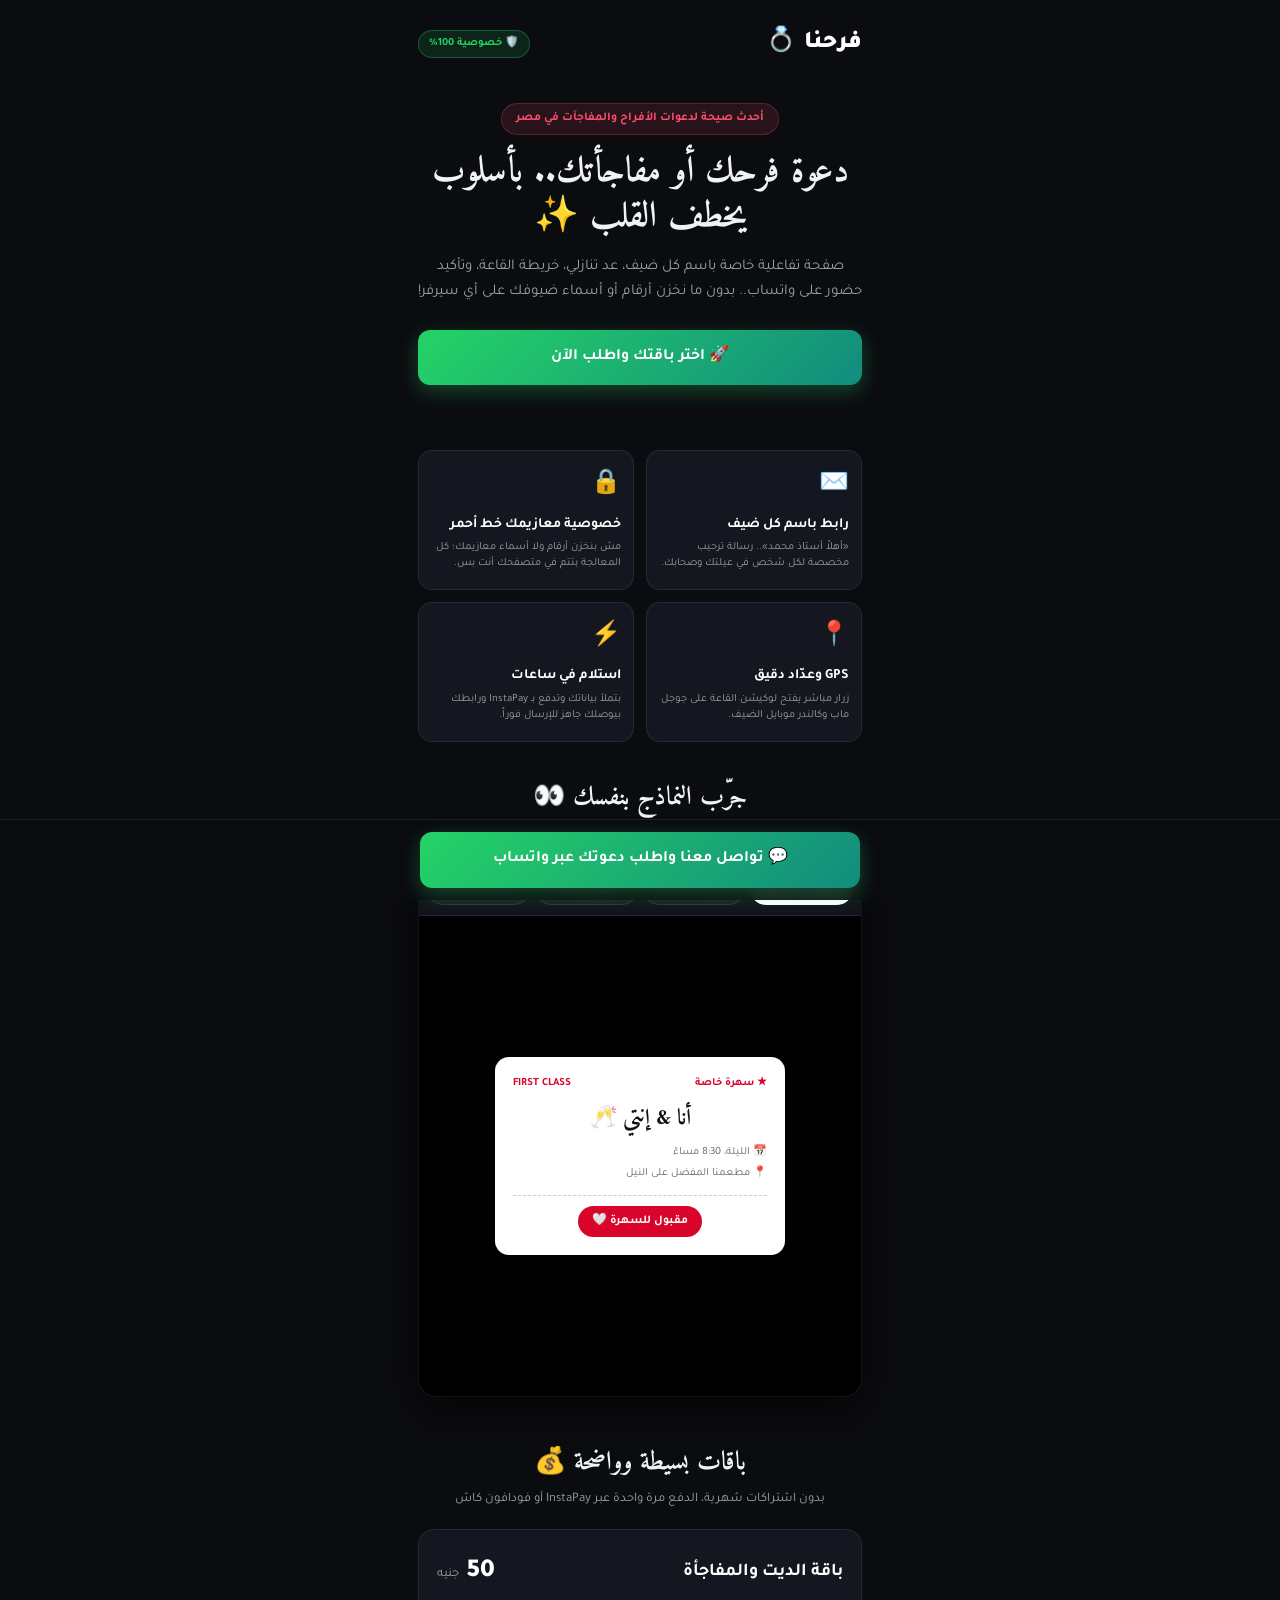
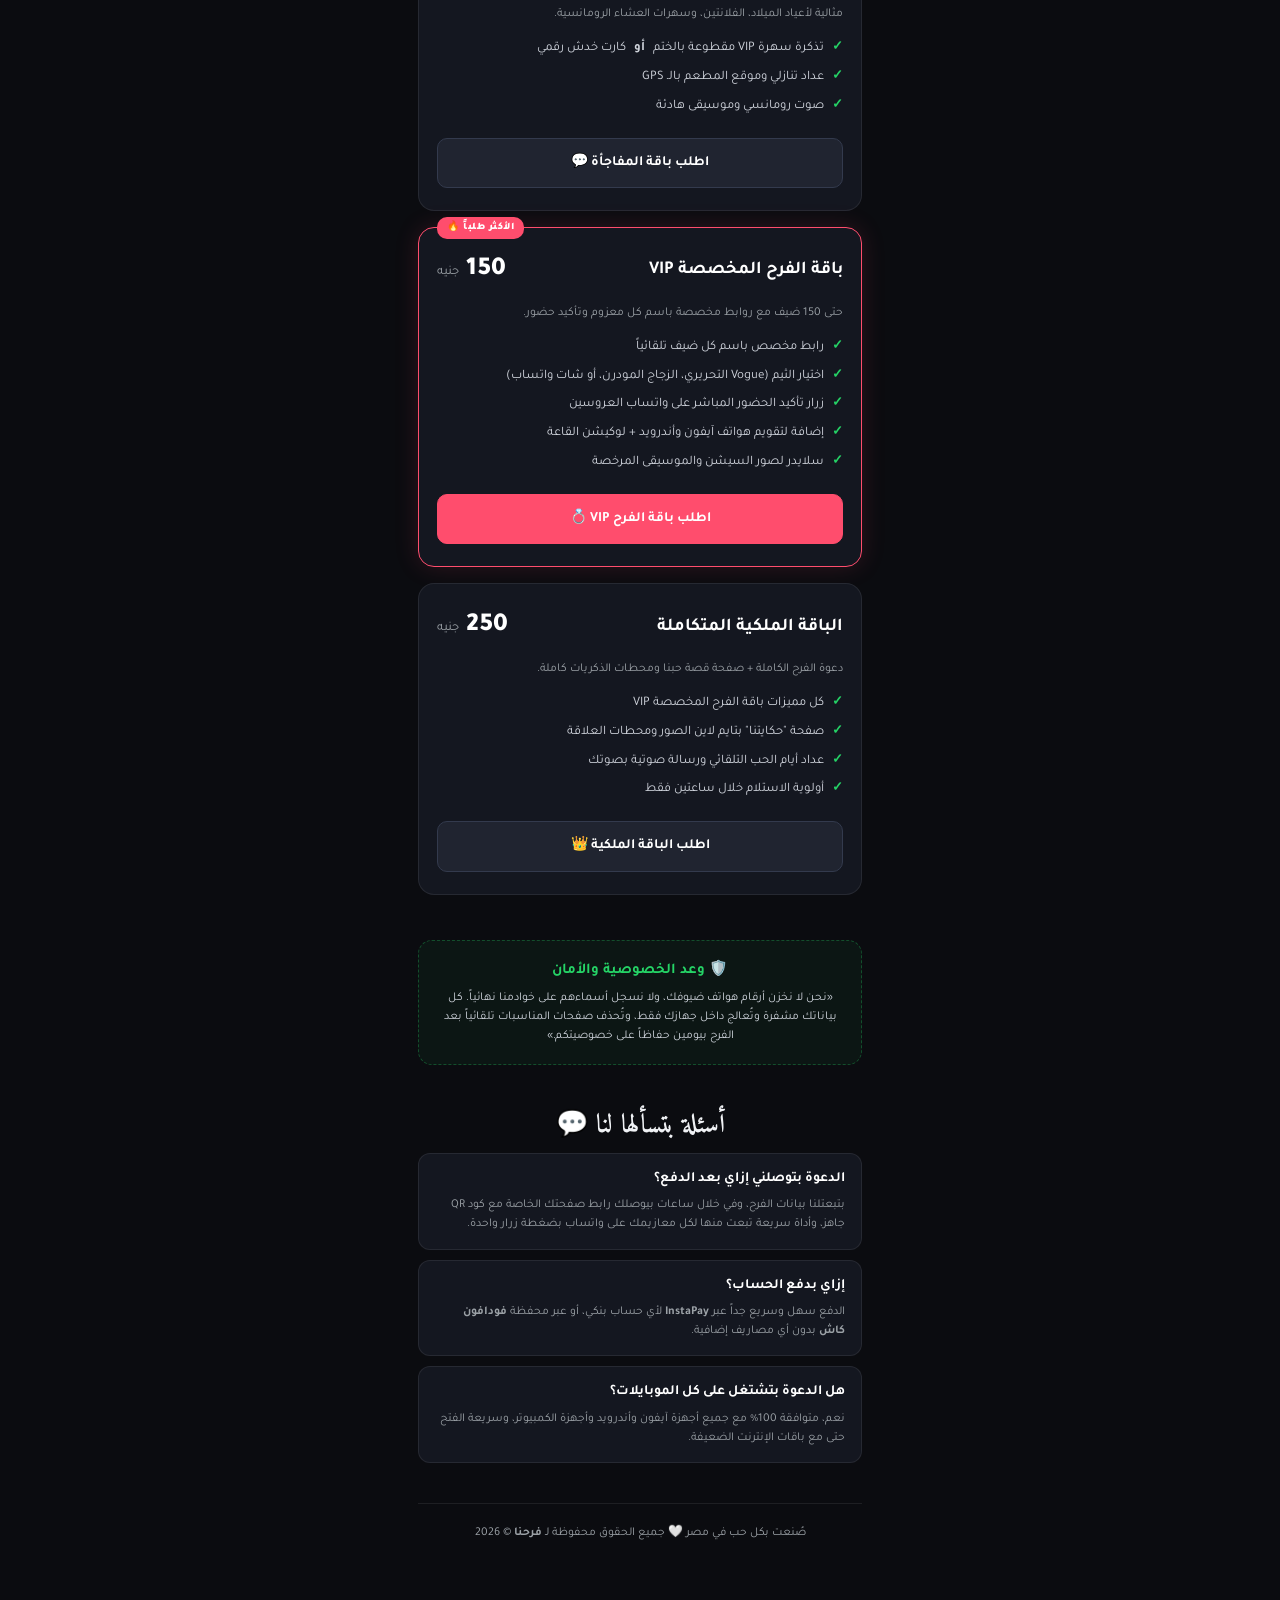
==== waad-app/index.html @ cba3f5d6 "Update index.html" ====
<!DOCTYPE html>
<html lang="ar" dir="rtl">
<head>
  <meta charset="UTF-8" />
  <meta name="viewport" content="width=device-width, initial-scale=1.0" />
  <title>فرحنا | دعوات أفراح ومفاجآت إلكترونية تخطف القلب 💍</title>
  <meta name="description" content="اصنع دعوة فرحك أو مفاجأتك بأسلوب عصري راقي مع رابط مخصص لكل ضيف وبأعلى درجات الخصوصية. دفع سريع عبر InstaPay." />
  
  <!-- Open Graph لمعاينة شيك عند مشاركة الموقع على واتساب وفيسبوك -->
  <meta property="og:title" content="فرحنا 💍 | دعوات إلكترونية ومفاجآت استثنائية" />
  <meta property="og:description" content="دعوة خاصة باسم كل ضيف، موسيقى، خريطة القاعة، وتأكيد حضور على واتساب بدون تعقيد." />
  <meta property="og:image" content="https://images.unsplash.com/photo-1519741497674-611481863552?auto=format&fit=crop&w=800&q=80" />
  <meta property="og:type" content="website" />

  <link rel="preconnect" href="https://fonts.googleapis.com">
  <link rel="preconnect" href="https://fonts.gstatic.com" crossorigin>
  <link href="https://fonts.googleapis.com/css2?family=Amiri:wght@400;700&family=Cinzel:wght@700&family=Space+Grotesk:wght@600;700&family=Tajawal:wght@400;500;700;900&display=swap" rel="stylesheet">

  <style>
    :root {
      --primary: #25d366;
      --primary-dark: #128c7e;
      --accent-rose: #ff4d6d;
      --gold: #c5a059;
      --bg: #0b0c10;
      --card-bg: #141720;
      --card-border: rgba(255, 255, 255, 0.08);
      --text-main: #f0f2f5;
      --text-muted: #9ba1a6;
    }

    * { box-sizing: border-box; margin: 0; padding: 0; font-family: 'Tajawal', sans-serif; -webkit-tap-highlight-color: transparent; }
    body { background: var(--bg); color: var(--text-main); min-height: 100dvh; line-height: 1.6; overflow-x: hidden; }

    .container { width: 100%; max-width: 480px; margin: 0 auto; padding: 0 18px 90px; }

    /* الهيدر والشعار */
    header { padding: 25px 0 15px; display: flex; justify-content: space-between; align-items: center; }
    .logo { font-size: 24px; font-weight: 900; color: #fff; text-decoration: none; display: flex; align-items: center; gap: 8px; }
    .logo span { color: var(--accent-rose); }
    .badge-secure { font-size: 11px; background: rgba(37, 211, 102, 0.12); color: var(--primary); padding: 4px 10px; border-radius: 20px; border: 1px solid rgba(37, 211, 102, 0.3); font-weight: 700; }

    /* الواجهة الترويجية Hero */
    .hero { text-align: center; padding: 25px 0 35px; }
    .hero-badge { display: inline-block; background: rgba(255, 77, 109, 0.12); color: var(--accent-rose); font-size: 12px; font-weight: 700; padding: 5px 14px; border-radius: 20px; margin-bottom: 15px; border: 1px solid rgba(255, 77, 109, 0.25); }
    .hero h1 { font-family: 'Amiri', serif; font-size: 36px; line-height: 1.25; margin-bottom: 14px; font-weight: 700; }
    .hero p { font-size: 15px; color: var(--text-muted); line-height: 1.7; margin-bottom: 25px; }

    .btn-main-cta {
      display: flex; justify-content: center; align-items: center; gap: 10px;
      width: 100%; padding: 15px; background: linear-gradient(135deg, var(--primary) 0%, var(--primary-dark) 100%);
      color: #fff; text-decoration: none; border-radius: 12px; font-weight: 700; font-size: 16px;
      box-shadow: 0 6px 20px rgba(37, 211, 102, 0.3); transition: transform 0.2s;
    }
    .btn-main-cta:active { transform: scale(0.98); }

    /* ميزات البيع السريعة */
    .features-grid { display: grid; grid-template-columns: 1fr 1fr; gap: 12px; margin: 30px 0; }
    .feature-card { background: var(--card-bg); border: 1px solid var(--card-border); border-radius: 14px; padding: 16px 12px; text-align: right; }
    .feature-card span { font-size: 24px; display: block; margin-bottom: 8px; }
    .feature-card h4 { font-size: 14px; color: #fff; margin-bottom: 4px; }
    .feature-card p { font-size: 11px; color: var(--text-muted); line-height: 1.5; }

    /* قسم المعرض الحي المدمج */
    .preview-section { margin: 35px 0; }
    .section-title { font-family: 'Amiri', serif; font-size: 26px; text-align: center; margin-bottom: 6px; }
    .section-subtitle { text-align: center; font-size: 13px; color: var(--text-muted); margin-bottom: 18px; }

    .showroom-box {
      border: 1px solid var(--card-border); border-radius: 18px; overflow: hidden;
      background: #000; box-shadow: 0 15px 40px rgba(0,0,0,0.6); position: relative;
    }
    .showroom-bar { display: flex; gap: 5px; overflow-x: auto; padding: 10px 8px; background: #12141c; border-bottom: 1px solid #222634; }
    .showroom-btn {
      flex: 1; min-width: 78px; padding: 7px 5px; font-size: 11px; font-weight: 700;
      border: 1px solid #333; background: #1a1e29; color: #aaa; border-radius: 20px;
      cursor: pointer; white-space: nowrap; transition: 0.2s; text-align: center;
    }
    .showroom-btn.active { background: #fff; color: #000; border-color: #fff; }
    .showroom-screen { min-height: 480px; padding: 25px 16px; display: flex; flex-direction: column; justify-content: center; align-items: center; text-align: center; }

    /* تفاصيل الأسعار والباقات الذكية */
    .pricing-section { margin: 45px 0; }
    .pricing-card {
      background: var(--card-bg); border: 1px solid var(--card-border);
      border-radius: 16px; padding: 22px 18px; margin-bottom: 16px; position: relative;
    }
    .pricing-card.featured {
      border-color: var(--accent-rose);
      box-shadow: 0 0 25px rgba(255, 77, 109, 0.15);
    }
    .featured-pill {
      position: absolute; top: -11px; left: 18px; background: var(--accent-rose);
      color: #fff; font-size: 10px; font-weight: 900; padding: 3px 10px; border-radius: 10px; letter-spacing: 0.5px;
    }
    .pricing-head { display: flex; justify-content: space-between; align-items: center; margin-bottom: 12px; }
    .pricing-head h3 { font-size: 18px; color: #fff; }
    .price-num { font-size: 26px; font-weight: 900; color: #fff; }
    .price-num span { font-size: 13px; font-weight: 400; color: var(--text-muted); }
    
    .pricing-features { list-style: none; margin: 15px 0 20px; text-align: right; }
    .pricing-features li { font-size: 13px; color: #d0d4dc; margin-bottom: 8px; display: flex; align-items: center; gap: 8px; }
    .pricing-features li::before { content: "✓"; color: var(--primary); font-weight: bold; }

    .btn-order-plan {
      display: block; width: 100%; padding: 13px; border-radius: 10px;
      background: #202430; color: #fff; text-decoration: none; font-weight: 700;
      font-size: 14px; text-align: center; border: 1px solid #333a4d; transition: 0.2s;
    }
    .btn-order-plan:hover { background: var(--primary); border-color: var(--primary); color: #fff; }

    /* الأسئلة الشائعة */
    .faq-section { margin: 40px 0; }
    .faq-item { background: var(--card-bg); border: 1px solid var(--card-border); border-radius: 12px; padding: 14px 16px; margin-bottom: 10px; text-align: right; }
    .faq-item h4 { font-size: 14px; color: #fff; margin-bottom: 6px; }
    .faq-item p { font-size: 12px; color: var(--text-muted); line-height: 1.6; }

    /* الخصوصية التامة */
    .privacy-box {
      background: rgba(37, 211, 102, 0.05); border: 1px dashed rgba(37, 211, 102, 0.3);
      border-radius: 14px; padding: 18px; margin: 30px 0; text-align: center;
    }
    .privacy-box h4 { color: var(--primary); font-size: 15px; margin-bottom: 6px; }
    .privacy-box p { font-size: 12px; color: #cfd4dc; line-height: 1.6; }

    /* زر الواتساب العائم الدائم للطلب */
    .sticky-order-bar {
      position: fixed; bottom: 0; left: 0; right: 0; background: rgba(11, 12, 16, 0.95);
      backdrop-filter: blur(10px); -webkit-backdrop-filter: blur(10px);
      padding: 12px 18px; border-top: 1px solid var(--card-border); z-index: 1000;
      display: flex; justify-content: center;
    }
    .sticky-order-bar .btn-main-cta { max-width: 440px; margin: 0; }
  </style>
</head>
<body>

<div class="container">

  <!-- الهيدر -->
  <header>
    <a href="#" class="logo">فرحنا <span>💍</span></a>
    <div class="badge-secure">🛡️ خصوصية 100%</div>
  </header>

  <!-- الواجهة الترويجية الرئيسية -->
  <section class="hero">
    <div class="hero-badge">أحدث صيحة لدعوات الأفراح والمفاجآت في مصر</div>
    <h1>دعوة فرحك أو مفاجأتك.. بأسلوب يخطف القلب ✨</h1>
    <p>صفحة تفاعلية خاصة باسم كل ضيف، عد تنازلي، خريطة القاعة، وتأكيد حضور على واتساب.. بدون ما نخزن أرقام أو أسماء ضيوفك على أي سيرفر!</p>
    
    <a href="#pricing" class="btn-main-cta">
      <span>🚀 اختر باقتك واطلب الآن</span>
    </a>
  </section>

  <!-- المزايا التنافسية -->
  <section class="features-grid">
    <div class="feature-card">
      <span>✉️</span>
      <h4>رابط باسم كل ضيف</h4>
      <p>«أهلاً أستاذ محمد».. رسالة ترحيب مخصصة لكل شخص في عيلتك وصحابك.</p>
    </div>
    <div class="feature-card">
      <span>🔒</span>
      <h4>خصوصية معازيمك خط أحمر</h4>
      <p>مش بنخزن أرقام ولا أسماء معازيمك؛ كل المعالجة بتتم في متصفحك أنت بس.</p>
    </div>
    <div class="feature-card">
      <span>📍</span>
      <h4>GPS وعدّاد دقيق</h4>
      <p>زرار مباشر يفتح لوكيشن القاعة على جوجل ماب وكالندر موبايل الضيف.</p>
    </div>
    <div class="feature-card">
      <span>⚡</span>
      <h4>استلام في ساعات</h4>
      <p>بتملأ بياناتك وتدفع بـ InstaPay ورابطك بيوصلك جاهز للإرسال فوراً.</p>
    </div>
  </section>

  <!-- المعرض الحي لتجربة النماذج -->
  <section class="preview-section" id="demos">
    <h2 class="section-title">جرّب النماذج بنفسك 👀</h2>
    <p class="section-subtitle">بدّل بين الثيمات واختبر طريقة فتح التذكرة والشات</p>

    <div class="showroom-box">
      <div class="showroom-bar">
        <button class="showroom-btn active" onclick="showDemo('ticket', this)">🎫 التذكرة</button>
        <button class="showroom-btn" onclick="showDemo('chat', this)">💬 شات واتساب</button>
        <button class="showroom-btn" onclick="showDemo('vogue', this)">📰 Vogue</button>
        <button class="showroom-btn" onclick="showDemo('scratch', this)">✨ كارت الخدش</button>
      </div>

      <!-- مساحة عرض الديمو المصغر -->
      <div class="showroom-screen" id="demoDisplay">
        <!-- يتم التحميل ديناميكياً هنا -->
      </div>
    </div>
  </section>

  <!-- باقات الأسعار الذكية -->
  <section class="pricing-section" id="pricing">
    <h2 class="section-title">باقات بسيطة وواضحة 💰</h2>
    <p class="section-subtitle">بدون اشتراكات شهرية، الدفع مرة واحدة عبر InstaPay أو فودافون كاش</p>

    <!-- باقة 1: الديت والمفاجآت -->
    <div class="pricing-card">
      <div class="pricing-head">
        <h3>باقة الديت والمفاجأة</h3>
        <div class="price-num">50 <span>جنيه</span></div>
      </div>
      <p style="font-size: 12px; color: var(--text-muted);">مثالية لأعياد الميلاد، الفلانتين، وسهرات العشاء الرومانسية.</p>
      <ul class="pricing-features">
        <li>تذكرة سهرة VIP مقطوعة بالختم <b>أو</b> كارت خدش رقمي</li>
        <li>عداد تنازلي وموقع المطعم بالـ GPS</li>
        <li>صوت رومانسي وموسيقى هادئة</li>
      </ul>
      <a href="https://wa.me/201012345678?text=مرحباً،%20عايز%20أطلب%20باقة%20الديت%20والمفاجأة%20(50%20ج)" target="_blank" class="btn-order-plan">اطلب باقة المفاجأة 💬</a>
    </div>

    <!-- باقة 2: الفرح الشاملة الأكثر طلباً -->
    <div class="pricing-card featured">
      <div class="featured-pill">الأكثر طلباً 🔥</div>
      <div class="pricing-head">
        <h3>باقة الفرح المخصصة VIP</h3>
        <div class="price-num">150 <span>جنيه</span></div>
      </div>
      <p style="font-size: 12px; color: var(--text-muted);">حتى 150 ضيف مع روابط مخصصة باسم كل معزوم وتأكيد حضور.</p>
      <ul class="pricing-features">
        <li>رابط مخصص باسم كل ضيف تلقائياً</li>
        <li>اختيار الثيم (Vogue التحريري، الزجاج المودرن، أو شات واتساب)</li>
        <li>زرار تأكيد الحضور المباشر على واتساب العروسين</li>
        <li>إضافة لتقويم هواتف آيفون وأندرويد + لوكيشن القاعة</li>
        <li>سلايدر لصور السيشن والموسيقى المرخصة</li>
      </ul>
      <a href="https://wa.me/201012345678?text=مرحباً،%20عايز%20أطلب%20باقة%20الفرح%20المخصصة%20VIP%20(150%20ج)" target="_blank" class="btn-order-plan" style="background: var(--accent-rose); border-color: var(--accent-rose);">اطلب باقة الفرح VIP 💍</a>
    </div>

    <!-- باقة 3: الباقة الملكية الكاملة (فرح + ذكريات) -->
    <div class="pricing-card">
      <div class="pricing-head">
        <h3>الباقة الملكية المتكاملة</h3>
        <div class="price-num">250 <span>جنيه</span></div>
      </div>
      <p style="font-size: 12px; color: var(--text-muted);">دعوة الفرح الكاملة + صفحة قصة حبنا ومحطات الذكريات كاملة.</p>
      <ul class="pricing-features">
        <li>كل مميزات باقة الفرح المخصصة VIP</li>
        <li>صفحة "حكايتنا" بتايم لاين الصور ومحطات العلاقة</li>
        <li>عداد أيام الحب التلقائي ورسالة صوتية بصوتك</li>
        <li>أولوية الاستلام خلال ساعتين فقط</li>
      </ul>
      <a href="https://wa.me/201012345678?text=مرحباً،%20عايز%20أطلب%20الباقة%20الملكية%20المتكاملة%20(250%20ج)" target="_blank" class="btn-order-plan">اطلب الباقة الملكية 👑</a>
    </div>
  </section>

  <!-- ضمان الخصوصية -->
  <div class="privacy-box">
    <h4>🛡️ وعد الخصوصية والأمان</h4>
    <p>«نحن لا نخزن أرقام هواتف ضيوفك، ولا نسجل أسماءهم على خوادمنا نهائياً. كل بياناتك مشفرة وتُعالج داخل جهازك فقط، وتُحذف صفحات المناسبات تلقائياً بعد الفرح بيومين حفاظاً على خصوصيتكم.»</p>
  </div>

  <!-- الأسئلة الشائعة -->
  <section class="faq-section">
    <h2 class="section-title">أسئلة بتسألها لنا 💬</h2>
    
    <div class="faq-item">
      <h4>الدعوة بتوصلني إزاي بعد الدفع؟</h4>
      <p>بتبعتلنا بيانات الفرح، وفي خلال ساعات بيوصلك رابط صفحتك الخاصة مع كود QR جاهز، وأداة سريعة تبعت منها لكل معازيمك على واتساب بضغطة زرار واحدة.</p>
    </div>

    <div class="faq-item">
      <h4>إزاي بدفع الحساب؟</h4>
      <p>الدفع سهل وسريع جداً عبر <b>InstaPay</b> لأي حساب بنكي، أو عبر محفظة <b>فودافون كاش</b> بدون أي مصاريف إضافية.</p>
    </div>

    <div class="faq-item">
      <h4>هل الدعوة بتشتغل على كل الموبايلات؟</h4>
      <p>نعم، متوافقة 100% مع جميع أجهزة آيفون وأندرويد وأجهزة الكمبيوتر، وسريعة الفتح حتى مع باقات الإنترنت الضعيفة.</p>
    </div>
  </section>

  <!-- الفوتر -->
  <footer style="text-align:center; padding:20px 0; font-size:12px; color:var(--text-muted); border-top:1px solid var(--card-border);">
    صُنعت بكل حب في مصر 🤍 جميع الحقوق محفوظة لـ <strong>فرحنا</strong> © 2026
  </footer>

</div>

<!-- شريط الطلب الثابت أسفل الشاشة على الموبايل -->
<div class="sticky-order-bar">
  <a href="https://wa.me/201012345678?text=مرحباً،%20عايز%20أستفسر%20وأطلب%20دعوة%20خاصة" target="_blank" class="btn-main-cta">
    <span>💬 تواصل معنا واطلب دعوتك عبر واتساب</span>
  </a>
</div>

<script>
  // نظام المحاكاة السريعة للنماذج داخل صفحة الهبوط
  const DEMOS = {
    ticket: `
      <div style="background:#fff; color:#111; padding:18px; border-radius:14px; width:100%; max-width:290px; text-align:right; box-shadow:0 10px 25px rgba(0,0,0,0.5);">
        <div style="display:flex; justify-content:space-between; font-size:11px; font-weight:bold; color:#d90429; margin-bottom:8px;">
          <span>★ سهرة خاصة</span><span>FIRST CLASS</span>
        </div>
        <h3 style="font-family:'Amiri',serif; font-size:22px; text-align:center; margin-bottom:8px;">أنا & إنتي 🥂</h3>
        <p style="font-size:11px; color:#666; margin-bottom:4px;">📅 الليلة، 8:30 مساءً</p>
        <p style="font-size:11px; color:#666; margin-bottom:12px;">📍 مطعمنا المفضل على النيل</p>
        <div style="border-top:1px dashed #ccc; padding-top:10px; text-align:center;">
          <span style="font-size:12px; background:#d90429; color:#fff; padding:6px 14px; border-radius:20px; font-weight:bold; display:inline-block;">مقبول للسهرة 🤍</span>
        </div>
      </div>
    `,
    chat: `
      <div style="width:100%; max-width:290px; display:flex; flex-direction:column; gap:8px; text-align:right;">
        <div style="background:#1f2c34; padding:10px 14px; border-radius:14px 14px 2px 14px; font-size:13px; color:#fff;">
          أهلاً بك يا غالي 🤍
        </div>
        <div style="background:#1f2c34; padding:10px 14px; border-radius:14px 14px 2px 14px; font-size:13px; color:#fff;">
          فرحنا هيكون الخميس 15 يوليو 💍
        </div>
        <div style="background:#005c4b; padding:10px 14px; border-radius:14px 14px 2px 14px; font-size:13px; color:#fff;">
          هتنورنا وتشرفنا بوجودك؟ ✨
        </div>
      </div>
    `,
    vogue: `
      <div style="background:#fdfcf9; color:#111; padding:20px; border-radius:12px; width:100%; max-width:290px; text-align:center;">
        <span style="font-family:'Space Grotesk'; font-size:9px; letter-spacing:2px; color:#777;">THE WEDDING ISSUE</span>
        <h3 style="font-family:'Amiri',serif; font-size:24px; margin:6px 0;">أحمد & منى</h3>
        <div style="width:100%; height:110px; background:#ddd; border-radius:6px; margin:8px 0; overflow:hidden;">
          <img src="https://images.unsplash.com/photo-1519741497674-611481863552?auto=format&fit=crop&w=400&q=80" style="width:100%; height:100%; object-fit:cover; filter:grayscale(100%);">
        </div>
        <span style="font-size:11px; font-weight:bold; color:#111;">الخميس، 15 يوليو 2027</span>
      </div>
    `,
    scratch: `
      <div style="background:#211c2b; border:1px solid #372e47; border-radius:16px; padding:18px; width:100%; max-width:290px; text-align:center;">
        <span style="font-size:12px; color:#f3c68f; font-weight:bold;">✨ كارت الخدش السري</span>
        <div style="background:linear-gradient(135deg, #ff758c, #ff7eb3); padding:16px; border-radius:10px; margin:10px 0; color:#fff;">
          <h4 style="font-size:14px;">عازمك على العشا 🕯️</h4>
          <p style="font-size:11px;">في نفس المكان اللي اتقابلنا فيه أول مرة</p>
        </div>
        <span style="font-size:10px; color:#aaa;">امسح بصباعك لكشف المكان</span>
      </div>
    `
  };

  function showDemo(name, btn) {
    document.querySelectorAll('.showroom-btn').forEach(b => b.classList.remove('active'));
    btn.classList.add('active');
    document.getElementById('demoDisplay').innerHTML = DEMOS[name];
  }

  // تشغيل أول ديمو تلقائياً
  window.addEventListener('DOMContentLoaded', () => {
    document.getElementById('demoDisplay').innerHTML = DEMOS.ticket;
  });
</script>

</body>
</html>
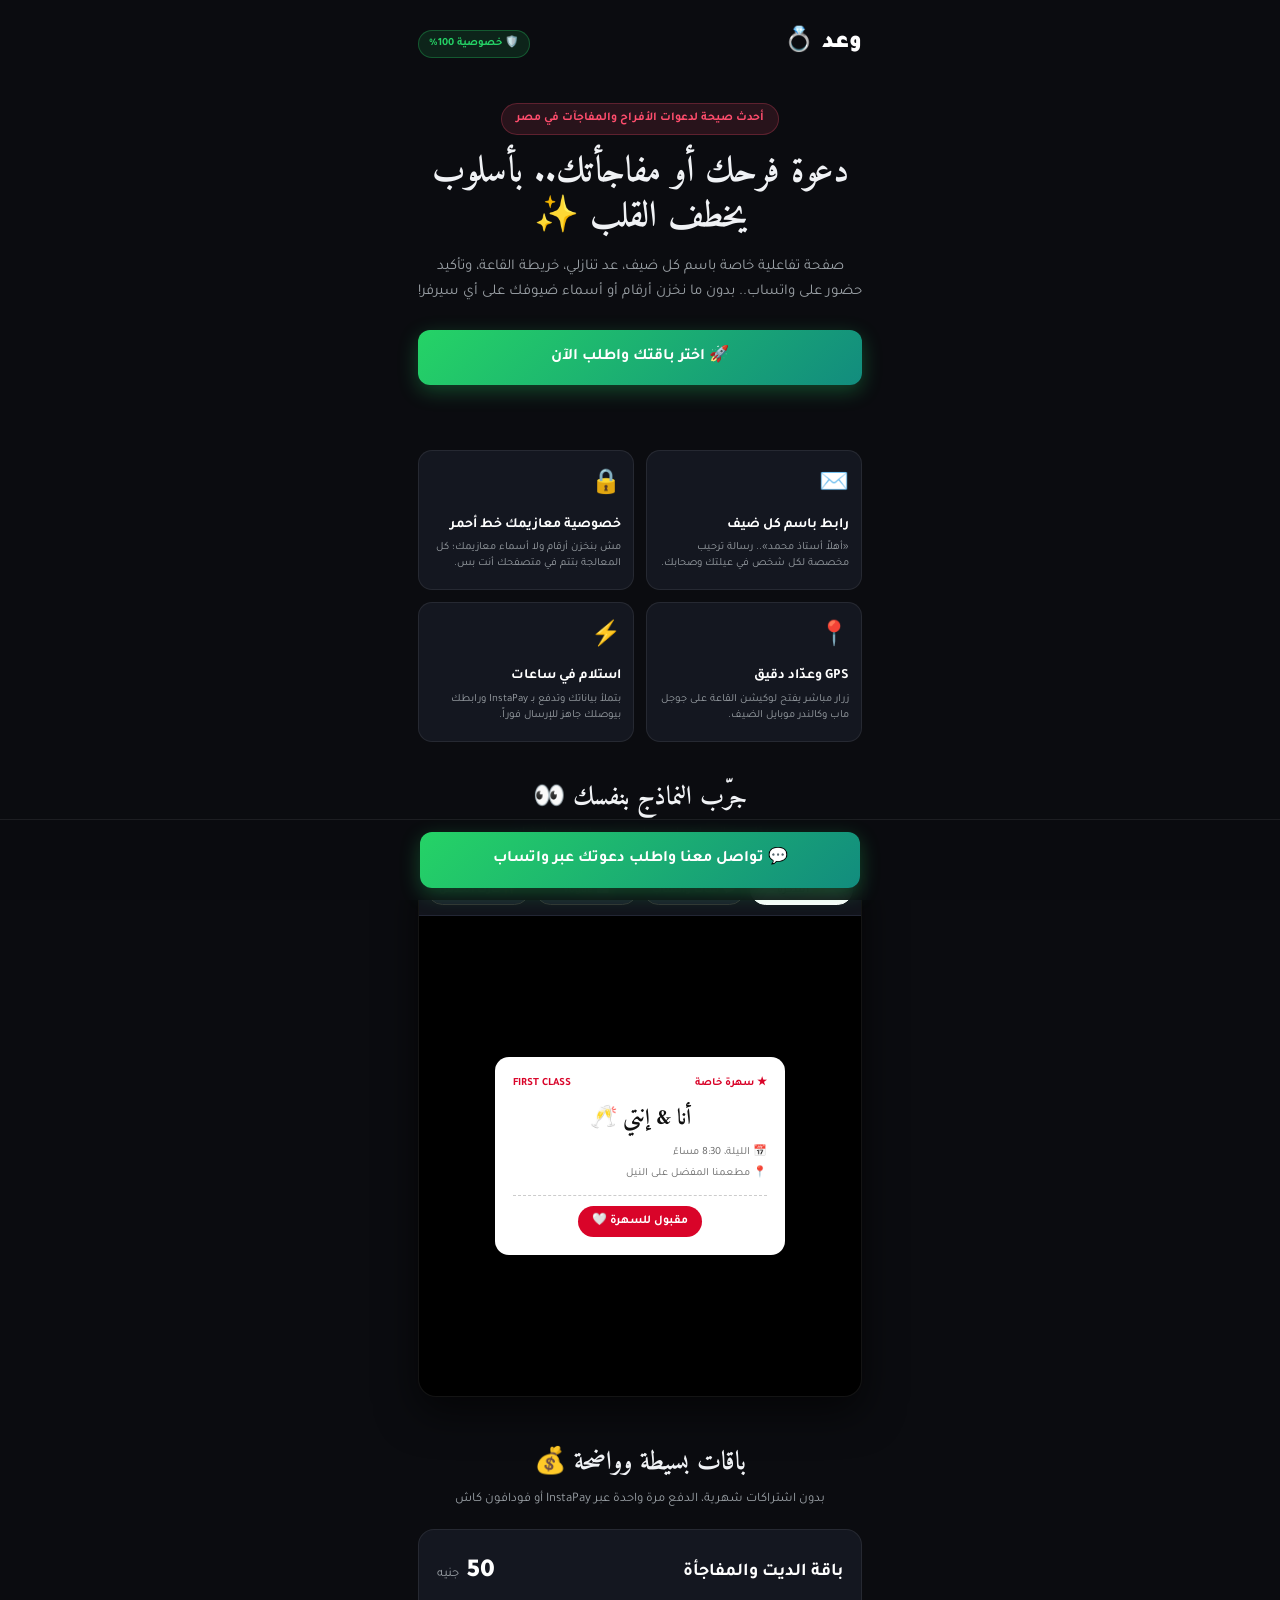
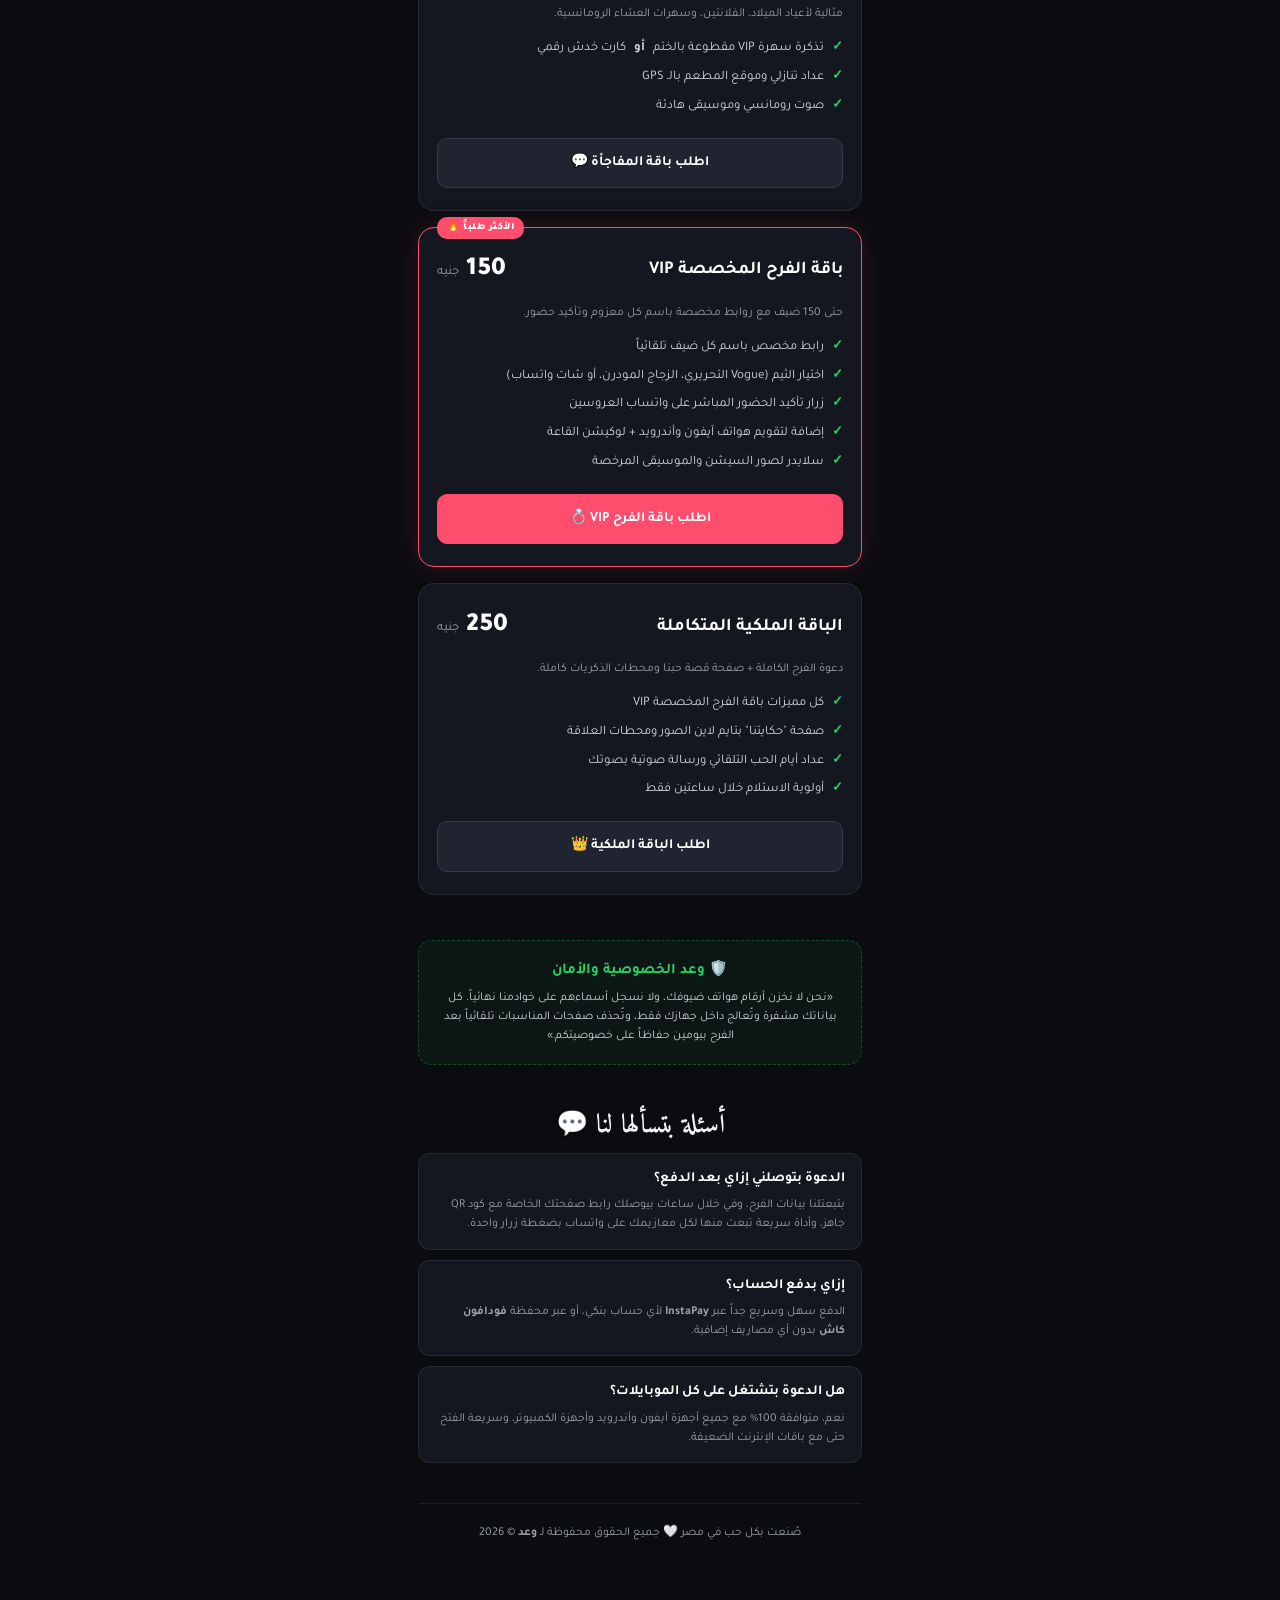
==== commit d563addd: "Update index.html" ====
--- a/waad-app/index.html
+++ b/waad-app/index.html
@@ -3,11 +3,11 @@
 <head>
   <meta charset="UTF-8" />
   <meta name="viewport" content="width=device-width, initial-scale=1.0" />
-  <title>فرحنا | دعوات أفراح ومفاجآت إلكترونية تخطف القلب 💍</title>
+  <title>وعد | دعوات أفراح ومفاجآت إلكترونية تخطف القلب 💍</title>
   <meta name="description" content="اصنع دعوة فرحك أو مفاجأتك بأسلوب عصري راقي مع رابط مخصص لكل ضيف وبأعلى درجات الخصوصية. دفع سريع عبر InstaPay." />
   
   <!-- Open Graph لمعاينة شيك عند مشاركة الموقع على واتساب وفيسبوك -->
-  <meta property="og:title" content="فرحنا 💍 | دعوات إلكترونية ومفاجآت استثنائية" />
+  <meta property="og:title" content="وعد  💍 | دعوات إلكترونية ومفاجآت استثنائية" />
   <meta property="og:description" content="دعوة خاصة باسم كل ضيف، موسيقى، خريطة القاعة، وتأكيد حضور على واتساب بدون تعقيد." />
   <meta property="og:image" content="https://images.unsplash.com/photo-1519741497674-611481863552?auto=format&fit=crop&w=800&q=80" />
   <meta property="og:type" content="website" />
@@ -139,7 +139,7 @@
 
   <!-- الهيدر -->
   <header>
-    <a href="#" class="logo">فرحنا <span>💍</span></a>
+    <a href="#" class="logo">وعد  <span>💍</span></a>
     <div class="badge-secure">🛡️ خصوصية 100%</div>
   </header>
 
@@ -281,7 +281,7 @@
 
   <!-- الفوتر -->
   <footer style="text-align:center; padding:20px 0; font-size:12px; color:var(--text-muted); border-top:1px solid var(--card-border);">
-    صُنعت بكل حب في مصر 🤍 جميع الحقوق محفوظة لـ <strong>فرحنا</strong> © 2026
+    صُنعت بكل حب في مصر 🤍 جميع الحقوق محفوظة لـ <strong>وعد </strong> © 2026
   </footer>
 
 </div>
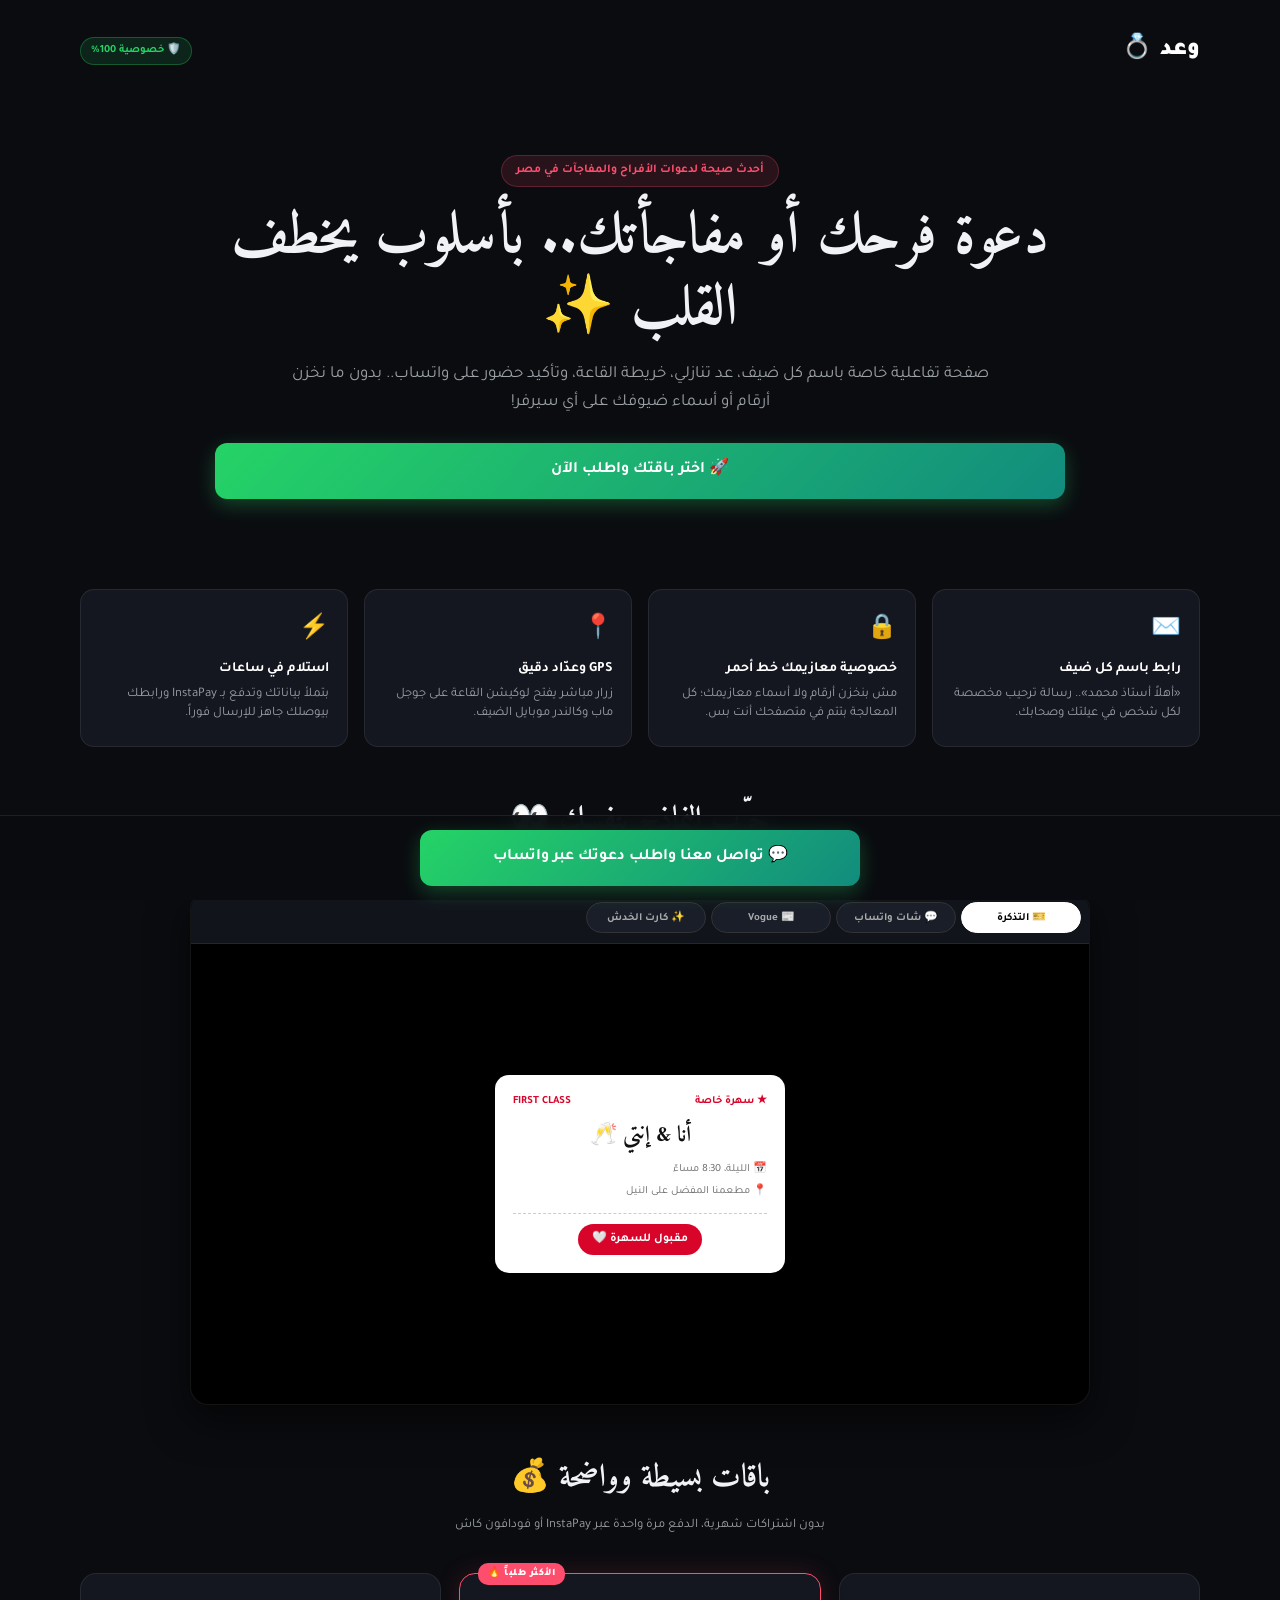
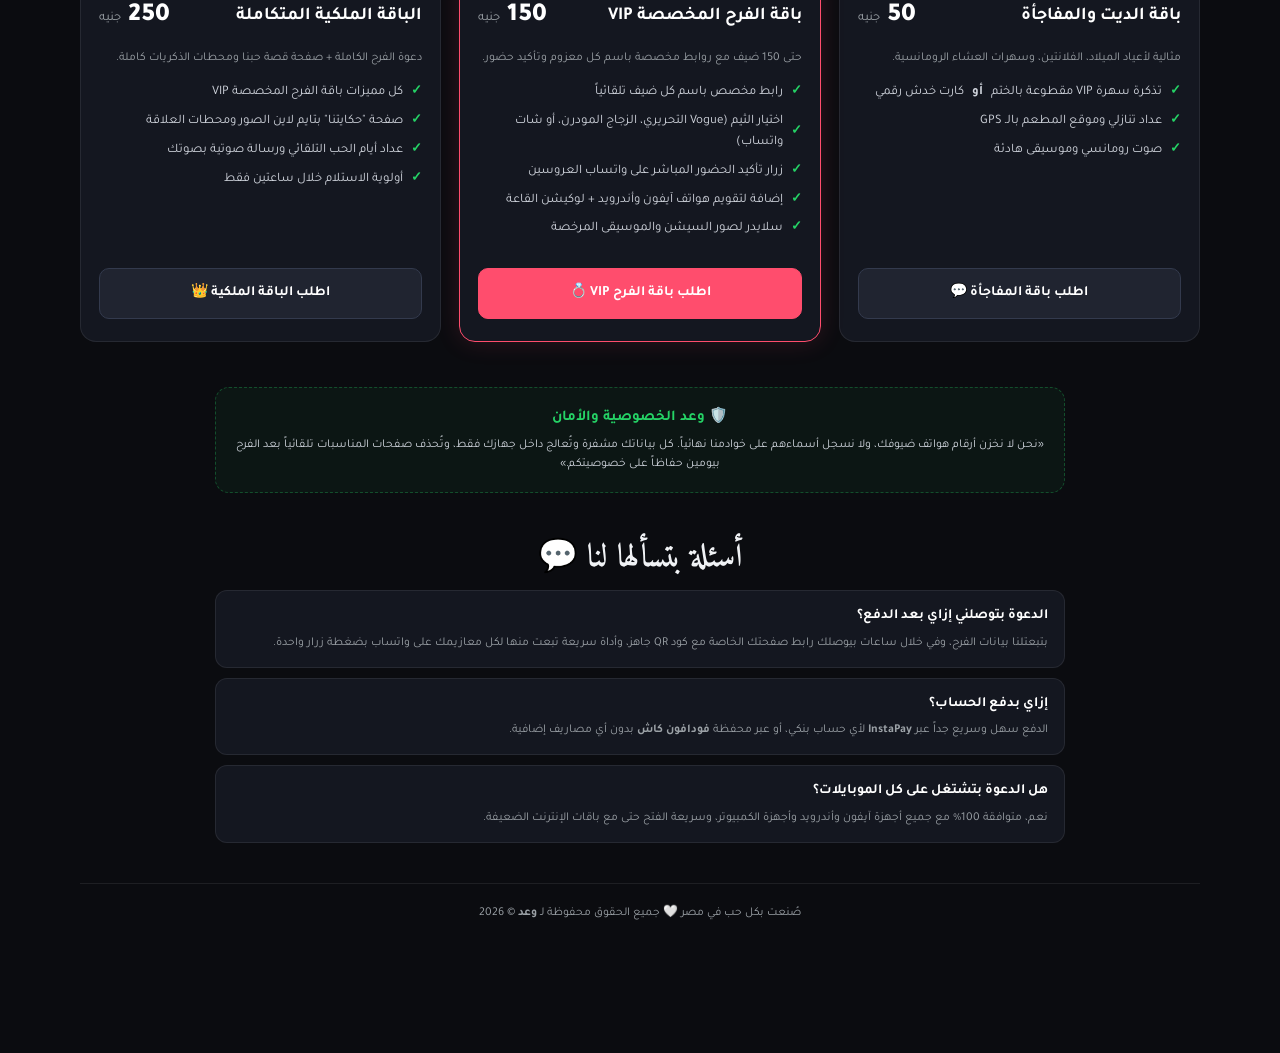
==== commit 437b7d82: "Update index.html" ====
--- a/waad-app/index.html
+++ b/waad-app/index.html
@@ -131,6 +131,249 @@
       display: flex; justify-content: center;
     }
     .sticky-order-bar .btn-main-cta { max-width: 440px; margin: 0; }
+
+    /* Responsive layout: موبايل، تابلت، لابتوب وشاشات كبيرة */
+    html {
+      width: 100%;
+      min-width: 0;
+      scroll-behavior: smooth;
+      -webkit-text-size-adjust: 100%;
+    }
+
+    body {
+      width: 100%;
+      min-width: 0;
+      overflow-x: clip;
+    }
+
+    img, video, iframe {
+      max-width: 100%;
+    }
+
+    .container {
+      width: min(100% - 32px, 1120px);
+      max-width: 1120px;
+      padding: 0 0 110px;
+    }
+
+    .showroom-box,
+    .showroom-screen,
+    .pricing-card,
+    .feature-card {
+      min-width: 0;
+    }
+
+    .showroom-screen {
+      min-height: clamp(300px, 48vw, 480px);
+      padding: clamp(18px, 3vw, 32px);
+    }
+
+    .showroom-bar {
+      scrollbar-width: thin;
+    }
+
+    .showroom-btn {
+      flex: 0 0 auto;
+      min-width: clamp(78px, 12vw, 120px);
+    }
+
+    .sticky-order-bar {
+      padding-left: max(16px, env(safe-area-inset-left));
+      padding-right: max(16px, env(safe-area-inset-right));
+      padding-bottom: max(12px, env(safe-area-inset-bottom));
+    }
+
+    .sticky-order-bar .btn-main-cta {
+      width: min(100%, 720px);
+    }
+
+    @media (min-width: 700px) {
+      .container {
+        width: min(100% - 48px, 1120px);
+      }
+
+      header {
+        padding-top: 32px;
+      }
+
+      .hero {
+        padding: 56px 0 48px;
+        max-width: 850px;
+        margin-inline: auto;
+      }
+
+      .hero h1 {
+        font-size: clamp(38px, 5vw, 58px);
+      }
+
+      .hero p {
+        max-width: 720px;
+        margin-inline: auto;
+        font-size: 17px;
+      }
+
+      .features-grid {
+        grid-template-columns: repeat(4, minmax(0, 1fr));
+        gap: 16px;
+        margin: 42px 0;
+      }
+
+      .feature-card {
+        padding: 22px 18px;
+      }
+
+      .feature-card p {
+        font-size: 13px;
+      }
+
+      .preview-section {
+        max-width: 900px;
+        margin: 48px auto;
+      }
+
+      .showroom-screen {
+        min-height: 430px;
+      }
+
+      .pricing-section {
+        display: grid;
+        grid-template-columns: repeat(3, minmax(0, 1fr));
+        gap: 18px;
+        align-items: stretch;
+      }
+
+      .pricing-section > .section-title,
+      .pricing-section > .section-subtitle {
+        grid-column: 1 / -1;
+      }
+
+      .pricing-section > .section-subtitle {
+        margin-top: -12px;
+      }
+
+      .pricing-card {
+        margin: 0;
+        display: flex;
+        flex-direction: column;
+      }
+
+      .pricing-card .btn-order-plan {
+        margin-top: auto;
+      }
+
+      .faq-section,
+      .privacy-box {
+        max-width: 850px;
+        margin-inline: auto;
+      }
+
+      .sticky-order-bar {
+        padding-top: 14px;
+        padding-bottom: max(14px, env(safe-area-inset-bottom));
+      }
+    }
+
+    @media (min-width: 1100px) {
+      .container {
+        width: min(100% - 64px, 1120px);
+      }
+
+      .hero {
+        padding-top: 70px;
+      }
+
+      .section-title {
+        font-size: 32px;
+      }
+
+      .showroom-screen {
+        min-height: 460px;
+      }
+    }
+
+    @media (max-width: 420px) {
+      .container {
+        width: calc(100% - 28px);
+      }
+
+      header {
+        gap: 10px;
+        padding-top: 18px;
+      }
+
+      .logo {
+        font-size: 21px;
+      }
+
+      .badge-secure {
+        font-size: 10px;
+        padding: 4px 8px;
+      }
+
+      .hero h1 {
+        font-size: clamp(29px, 8vw, 36px);
+      }
+
+      .hero p {
+        font-size: 14px;
+      }
+
+      .features-grid {
+        gap: 9px;
+      }
+
+      .feature-card {
+        padding: 13px 10px;
+      }
+
+      .showroom-screen {
+        min-height: 330px;
+        padding: 18px 10px;
+      }
+
+      .pricing-card {
+        padding: 19px 15px;
+      }
+
+      .sticky-order-bar .btn-main-cta {
+        font-size: 14px;
+        padding: 13px 10px;
+      }
+    }
+
+    @media (max-width: 340px) {
+      .container {
+        width: calc(100% - 20px);
+      }
+
+      .features-grid {
+        grid-template-columns: 1fr;
+      }
+
+      .showroom-btn {
+        min-width: 72px;
+        font-size: 10px;
+      }
+
+      .pricing-head {
+        gap: 8px;
+        align-items: flex-start;
+      }
+
+      .price-num {
+        font-size: 23px;
+      }
+    }
+
+    @media (prefers-reduced-motion: reduce) {
+      *, *::before, *::after {
+        scroll-behavior: auto !important;
+        animation-duration: 0.01ms !important;
+        animation-iteration-count: 1 !important;
+        transition-duration: 0.01ms !important;
+      }
+    }
+
   </style>
 </head>
 <body>
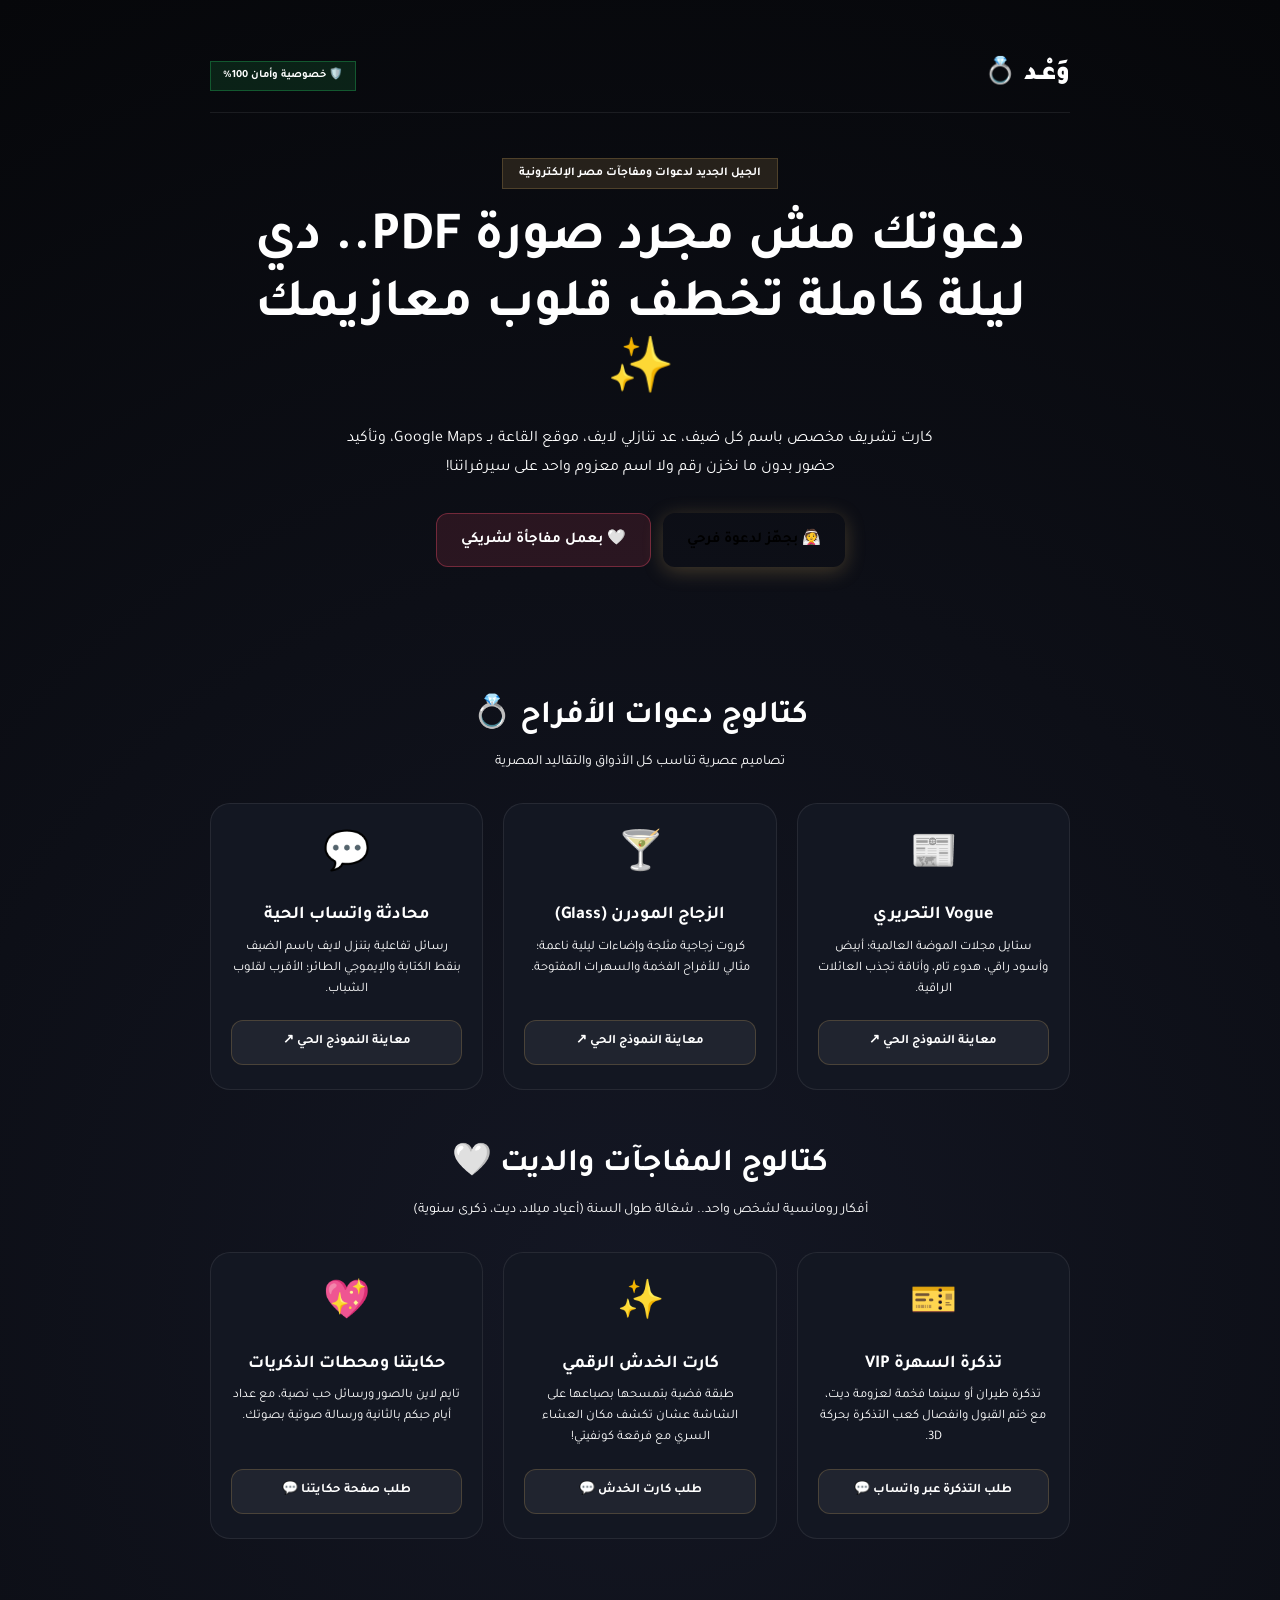
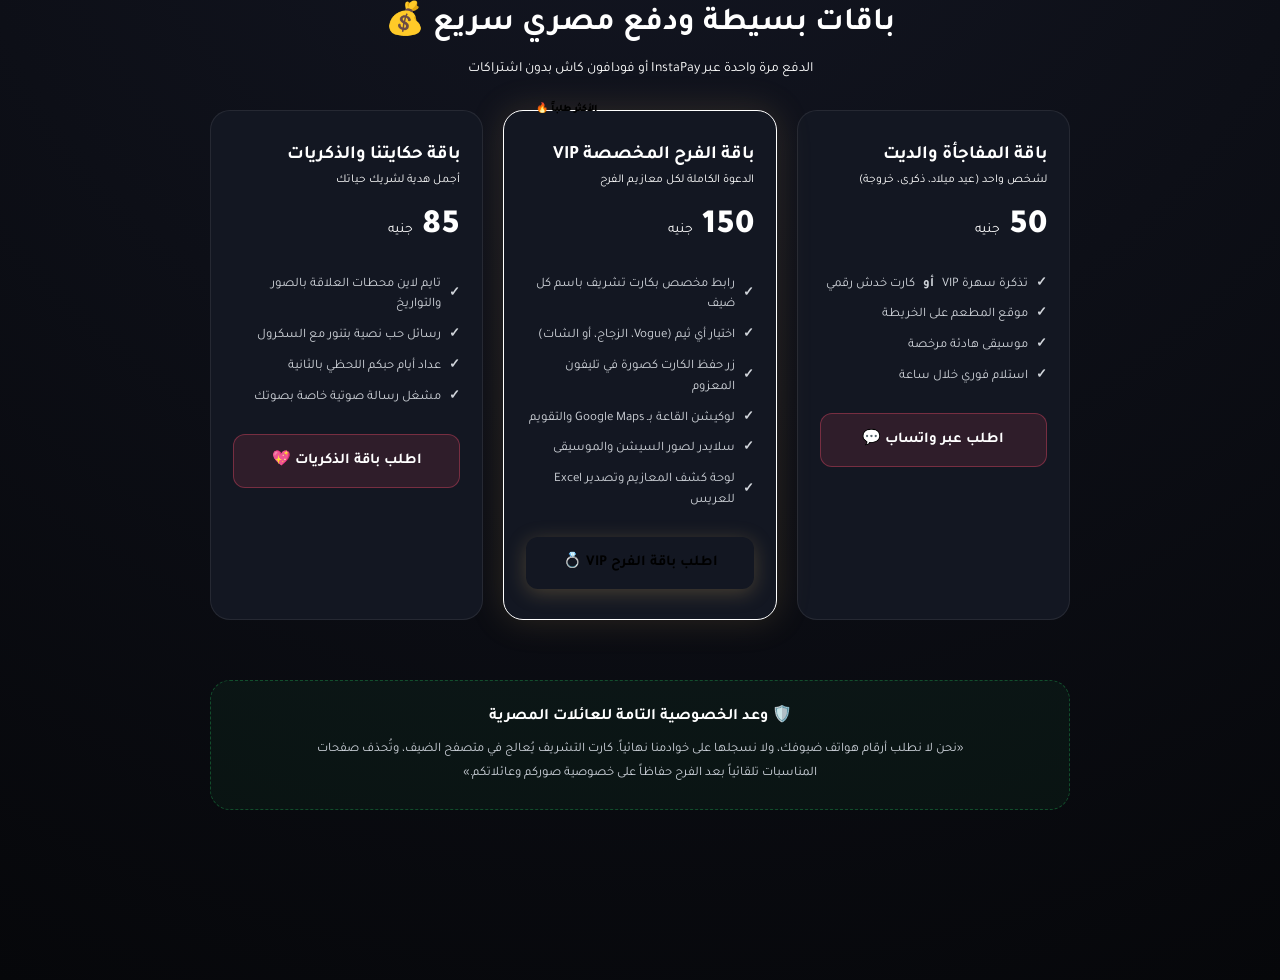
==== commit bbbac48a: "Update index.html" ====
--- a/waad-app/index.html
+++ b/waad-app/index.html
@@ -3,601 +3,429 @@
 <head>
   <meta charset="UTF-8" />
   <meta name="viewport" content="width=device-width, initial-scale=1.0" />
-  <title>وعد | دعوات أفراح ومفاجآت إلكترونية تخطف القلب 💍</title>
-  <meta name="description" content="اصنع دعوة فرحك أو مفاجأتك بأسلوب عصري راقي مع رابط مخصص لكل ضيف وبأعلى درجات الخصوصية. دفع سريع عبر InstaPay." />
-  
-  <!-- Open Graph لمعاينة شيك عند مشاركة الموقع على واتساب وفيسبوك -->
-  <meta property="og:title" content="وعد  💍 | دعوات إلكترونية ومفاجآت استثنائية" />
-  <meta property="og:description" content="دعوة خاصة باسم كل ضيف، موسيقى، خريطة القاعة، وتأكيد حضور على واتساب بدون تعقيد." />
+  <title>وعد 💍 | منصة دعوات الأفراح والمفاجآت الإلكترونية الأكثر رقياً في مصر</title>
+  <meta name="description" content="اصنع دعوة فرحك أو مفاجأتك الرومانسية بأسلوب عصري راقي مع كارت تشريف خاص بكل ضيف، وبأعلى معايير الخصوصية بدون تخزين أرقام." />
+
+  <!-- Open Graph للمعاينة على واتساب وفيسبوك -->
+  <meta property="og:title" content="وعد 💍 | دعوات إلكترونية ومفاجآت استثنائية" />
+  <meta property="og:description" content="كارت مخصص باسم كل ضيف، عد تنازلي، موسيقى، خريطة القاعة، بدون تعقيد." />
   <meta property="og:image" content="https://images.unsplash.com/photo-1519741497674-611481863552?auto=format&fit=crop&w=800&q=80" />
-  <meta property="og:type" content="website" />
 
   <link rel="preconnect" href="https://fonts.googleapis.com">
   <link rel="preconnect" href="https://fonts.gstatic.com" crossorigin>
   <link href="https://fonts.googleapis.com/css2?family=Amiri:wght@400;700&family=Cinzel:wght@700&family=Space+Grotesk:wght@600;700&family=Tajawal:wght@400;500;700;900&display=swap" rel="stylesheet">
 
+  <link rel="stylesheet" href="src/css/tokens.css">
+  <link rel="stylesheet" href="src/css/reset.css">
+  <link rel="stylesheet" href="src/css/components.css">
+
   <style>
-    :root {
-      --primary: #25d366;
-      --primary-dark: #128c7e;
-      --accent-rose: #ff4d6d;
-      --gold: #c5a059;
-      --bg: #0b0c10;
-      --card-bg: #141720;
-      --card-border: rgba(255, 255, 255, 0.08);
-      --text-main: #f0f2f5;
-      --text-muted: #9ba1a6;
-    }
-
-    * { box-sizing: border-box; margin: 0; padding: 0; font-family: 'Tajawal', sans-serif; -webkit-tap-highlight-color: transparent; }
-    body { background: var(--bg); color: var(--text-main); min-height: 100dvh; line-height: 1.6; overflow-x: hidden; }
-
-    .container { width: 100%; max-width: 480px; margin: 0 auto; padding: 0 18px 90px; }
-
-    /* الهيدر والشعار */
-    header { padding: 25px 0 15px; display: flex; justify-content: space-between; align-items: center; }
-    .logo { font-size: 24px; font-weight: 900; color: #fff; text-decoration: none; display: flex; align-items: center; gap: 8px; }
-    .logo span { color: var(--accent-rose); }
-    .badge-secure { font-size: 11px; background: rgba(37, 211, 102, 0.12); color: var(--primary); padding: 4px 10px; border-radius: 20px; border: 1px solid rgba(37, 211, 102, 0.3); font-weight: 700; }
+    .landing-wrapper {
+      width: 100%;
+      max-width: 900px;
+      margin: 0 auto;
+      padding: 0 20px 90px;
+    }
+
+    /* الهيدر */
+    .site-header {
+      padding: 25px 0 15px;
+      display: flex;
+      justify-content: space-between;
+      align-items: center;
+      border-bottom: 1px solid var(--border-subtle);
+    }
+    .brand-logo {
+      font-size: 26px;
+      font-weight: 900;
+      color: #fff;
+      text-decoration: none;
+      display: flex;
+      align-items: center;
+      gap: 8px;
+    }
+    .brand-logo span { color: var(--gold); }
+    .security-pill {
+      font-size: 11px;
+      background: rgba(37, 211, 102, 0.12);
+      color: var(--primary);
+      padding: 5px 12px;
+      border-radius: var(--radius-full);
+      border: 1px solid rgba(37, 211, 102, 0.3);
+      font-weight: 700;
+    }
 
     /* الواجهة الترويجية Hero */
-    .hero { text-align: center; padding: 25px 0 35px; }
-    .hero-badge { display: inline-block; background: rgba(255, 77, 109, 0.12); color: var(--accent-rose); font-size: 12px; font-weight: 700; padding: 5px 14px; border-radius: 20px; margin-bottom: 15px; border: 1px solid rgba(255, 77, 109, 0.25); }
-    .hero h1 { font-family: 'Amiri', serif; font-size: 36px; line-height: 1.25; margin-bottom: 14px; font-weight: 700; }
-    .hero p { font-size: 15px; color: var(--text-muted); line-height: 1.7; margin-bottom: 25px; }
-
-    .btn-main-cta {
-      display: flex; justify-content: center; align-items: center; gap: 10px;
-      width: 100%; padding: 15px; background: linear-gradient(135deg, var(--primary) 0%, var(--primary-dark) 100%);
-      color: #fff; text-decoration: none; border-radius: 12px; font-weight: 700; font-size: 16px;
-      box-shadow: 0 6px 20px rgba(37, 211, 102, 0.3); transition: transform 0.2s;
-    }
-    .btn-main-cta:active { transform: scale(0.98); }
-
-    /* ميزات البيع السريعة */
-    .features-grid { display: grid; grid-template-columns: 1fr 1fr; gap: 12px; margin: 30px 0; }
-    .feature-card { background: var(--card-bg); border: 1px solid var(--card-border); border-radius: 14px; padding: 16px 12px; text-align: right; }
-    .feature-card span { font-size: 24px; display: block; margin-bottom: 8px; }
-    .feature-card h4 { font-size: 14px; color: #fff; margin-bottom: 4px; }
-    .feature-card p { font-size: 11px; color: var(--text-muted); line-height: 1.5; }
-
-    /* قسم المعرض الحي المدمج */
-    .preview-section { margin: 35px 0; }
-    .section-title { font-family: 'Amiri', serif; font-size: 26px; text-align: center; margin-bottom: 6px; }
-    .section-subtitle { text-align: center; font-size: 13px; color: var(--text-muted); margin-bottom: 18px; }
-
-    .showroom-box {
-      border: 1px solid var(--card-border); border-radius: 18px; overflow: hidden;
-      background: #000; box-shadow: 0 15px 40px rgba(0,0,0,0.6); position: relative;
-    }
-    .showroom-bar { display: flex; gap: 5px; overflow-x: auto; padding: 10px 8px; background: #12141c; border-bottom: 1px solid #222634; }
-    .showroom-btn {
-      flex: 1; min-width: 78px; padding: 7px 5px; font-size: 11px; font-weight: 700;
-      border: 1px solid #333; background: #1a1e29; color: #aaa; border-radius: 20px;
-      cursor: pointer; white-space: nowrap; transition: 0.2s; text-align: center;
-    }
-    .showroom-btn.active { background: #fff; color: #000; border-color: #fff; }
-    .showroom-screen { min-height: 480px; padding: 25px 16px; display: flex; flex-direction: column; justify-content: center; align-items: center; text-align: center; }
-
-    /* تفاصيل الأسعار والباقات الذكية */
-    .pricing-section { margin: 45px 0; }
-    .pricing-card {
-      background: var(--card-bg); border: 1px solid var(--card-border);
-      border-radius: 16px; padding: 22px 18px; margin-bottom: 16px; position: relative;
-    }
-    .pricing-card.featured {
-      border-color: var(--accent-rose);
-      box-shadow: 0 0 25px rgba(255, 77, 109, 0.15);
-    }
-    .featured-pill {
-      position: absolute; top: -11px; left: 18px; background: var(--accent-rose);
-      color: #fff; font-size: 10px; font-weight: 900; padding: 3px 10px; border-radius: 10px; letter-spacing: 0.5px;
-    }
-    .pricing-head { display: flex; justify-content: space-between; align-items: center; margin-bottom: 12px; }
-    .pricing-head h3 { font-size: 18px; color: #fff; }
-    .price-num { font-size: 26px; font-weight: 900; color: #fff; }
-    .price-num span { font-size: 13px; font-weight: 400; color: var(--text-muted); }
-    
-    .pricing-features { list-style: none; margin: 15px 0 20px; text-align: right; }
-    .pricing-features li { font-size: 13px; color: #d0d4dc; margin-bottom: 8px; display: flex; align-items: center; gap: 8px; }
-    .pricing-features li::before { content: "✓"; color: var(--primary); font-weight: bold; }
-
-    .btn-order-plan {
-      display: block; width: 100%; padding: 13px; border-radius: 10px;
-      background: #202430; color: #fff; text-decoration: none; font-weight: 700;
-      font-size: 14px; text-align: center; border: 1px solid #333a4d; transition: 0.2s;
-    }
-    .btn-order-plan:hover { background: var(--primary); border-color: var(--primary); color: #fff; }
-
-    /* الأسئلة الشائعة */
-    .faq-section { margin: 40px 0; }
-    .faq-item { background: var(--card-bg); border: 1px solid var(--card-border); border-radius: 12px; padding: 14px 16px; margin-bottom: 10px; text-align: right; }
-    .faq-item h4 { font-size: 14px; color: #fff; margin-bottom: 6px; }
-    .faq-item p { font-size: 12px; color: var(--text-muted); line-height: 1.6; }
-
-    /* الخصوصية التامة */
-    .privacy-box {
-      background: rgba(37, 211, 102, 0.05); border: 1px dashed rgba(37, 211, 102, 0.3);
-      border-radius: 14px; padding: 18px; margin: 30px 0; text-align: center;
-    }
-    .privacy-box h4 { color: var(--primary); font-size: 15px; margin-bottom: 6px; }
-    .privacy-box p { font-size: 12px; color: #cfd4dc; line-height: 1.6; }
-
-    /* زر الواتساب العائم الدائم للطلب */
+    .hero-box {
+      text-align: center;
+      padding: 45px 10px 35px;
+    }
+    .hero-badge-tag {
+      display: inline-block;
+      background: rgba(197, 160, 89, 0.15);
+      color: var(--gold-light);
+      font-size: 12px;
+      font-weight: 700;
+      padding: 5px 16px;
+      border-radius: var(--radius-full);
+      margin-bottom: 18px;
+      border: 1px solid var(--border-gold);
+    }
+    .hero-box h1 {
+      font-family: var(--font-serif);
+      font-size: clamp(34px, 7vw, 54px);
+      line-height: 1.25;
+      margin-bottom: 16px;
+      color: #fff;
+    }
+    .hero-box p {
+      font-size: 16px;
+      color: var(--text-secondary);
+      max-width: 620px;
+      margin: 0 auto 30px;
+      line-height: 1.8;
+    }
+
+    /* اختيار المسار السريع */
+    .track-buttons-row {
+      display: flex;
+      justify-content: center;
+      gap: 12px;
+      flex-wrap: wrap;
+      margin-bottom: 40px;
+    }
+    .track-btn {
+      padding: 14px 24px;
+      border-radius: var(--radius-md);
+      font-size: 15px;
+      font-weight: 700;
+      text-decoration: none;
+      display: inline-flex;
+      align-items: center;
+      gap: 8px;
+      transition: transform 0.2s, box-shadow 0.2s;
+    }
+    .track-btn-wedding {
+      background: linear-gradient(135deg, var(--gold) 0%, #a47a32 100%);
+      color: #000;
+      box-shadow: 0 4px 20px rgba(197, 160, 89, 0.3);
+    }
+    .track-btn-surprise {
+      background: rgba(255, 77, 109, 0.12);
+      color: var(--rose);
+      border: 1px solid rgba(255, 77, 109, 0.35);
+    }
+    .track-btn:hover { transform: translateY(-2px); }
+
+    /* الكتالوج التفاعلي */
+    .catalog-section { margin: 50px 0; }
+    .catalog-header { text-align: center; margin-bottom: 30px; }
+    .catalog-header h2 { font-family: var(--font-serif); font-size: 32px; color: #fff; margin-bottom: 8px; }
+    .catalog-header p { font-size: 14px; color: var(--text-secondary); }
+
+    .catalog-grid {
+      display: grid;
+      grid-template-columns: repeat(auto-fit, minmax(260px, 1fr));
+      gap: 20px;
+    }
+    .catalog-card {
+      background: var(--bg-surface);
+      border: 1px solid var(--border-subtle);
+      border-radius: var(--radius-lg);
+      padding: 24px 20px;
+      text-align: center;
+      transition: border-color 0.2s, transform 0.2s;
+      display: flex;
+      flex-direction: column;
+      justify-content: space-between;
+    }
+    .catalog-card:hover {
+      border-color: var(--border-gold);
+      transform: translateY(-4px);
+    }
+    .card-icon { font-size: 38px; margin-bottom: 12px; }
+    .catalog-card h3 { font-size: 18px; color: #fff; margin-bottom: 8px; }
+    .catalog-card p { font-size: 13px; color: var(--text-secondary); line-height: 1.6; margin-bottom: 20px; }
+    .catalog-card .btn-preview {
+      display: block;
+      padding: 11px;
+      background: rgba(255,255,255,0.06);
+      color: var(--gold-light);
+      border: 1px solid var(--border-gold);
+      border-radius: var(--radius-md);
+      font-size: 13px;
+      font-weight: 700;
+      text-decoration: none;
+      transition: background 0.2s;
+    }
+    .catalog-card .btn-preview:hover { background: rgba(197, 160, 89, 0.15); }
+
+    /* قسم الأسعار */
+    .pricing-section { margin: 60px 0; }
+    .pricing-grid {
+      display: grid;
+      grid-template-columns: repeat(auto-fit, minmax(250px, 1fr));
+      gap: 20px;
+      margin-top: 30px;
+    }
+    .price-card {
+      background: var(--bg-surface);
+      border: 1px solid var(--border-subtle);
+      border-radius: var(--radius-lg);
+      padding: 30px 22px;
+      position: relative;
+      text-align: right;
+    }
+    .price-card.popular {
+      border-color: var(--gold);
+      box-shadow: 0 0 35px rgba(197, 160, 89, 0.18);
+    }
+    .popular-tag {
+      position: absolute;
+      top: -12px;
+      left: 20px;
+      background: var(--gold);
+      color: #000;
+      font-size: 10px;
+      font-weight: 900;
+      padding: 3px 12px;
+      border-radius: var(--radius-full);
+    }
+    .price-number {
+      font-family: var(--font-mono);
+      font-size: 34px;
+      font-weight: 900;
+      color: #fff;
+      margin: 10px 0;
+    }
+    .price-number span { font-size: 14px; font-weight: 400; color: var(--text-secondary); }
+    .price-features {
+      list-style: none;
+      margin: 20px 0 25px;
+      padding: 0;
+    }
+    .price-features li {
+      font-size: 13px;
+      color: #d1d5db;
+      margin-bottom: 10px;
+      display: flex;
+      align-items: center;
+      gap: 8px;
+    }
+    .price-features li::before {
+      content: "✓";
+      color: var(--primary);
+      font-weight: bold;
+    }
+
+    /* ميزة الخصوصية */
+    .privacy-promise {
+      background: rgba(37, 211, 102, 0.05);
+      border: 1px dashed rgba(37, 211, 102, 0.3);
+      border-radius: var(--radius-lg);
+      padding: 24px;
+      text-align: center;
+      margin: 50px 0;
+    }
+    .privacy-promise h4 { font-size: 16px; color: var(--primary); margin-bottom: 8px; }
+    .privacy-promise p { font-size: 13px; color: #cfd4dc; line-height: 1.8; max-width: 650px; margin: 0 auto; }
+
+    /* الشريط العائم للطلب */
     .sticky-order-bar {
-      position: fixed; bottom: 0; left: 0; right: 0; background: rgba(11, 12, 16, 0.95);
-      backdrop-filter: blur(10px); -webkit-backdrop-filter: blur(10px);
-      padding: 12px 18px; border-top: 1px solid var(--card-border); z-index: 1000;
-      display: flex; justify-content: center;
-    }
-    .sticky-order-bar .btn-main-cta { max-width: 440px; margin: 0; }
-
-    /* Responsive layout: موبايل، تابلت، لابتوب وشاشات كبيرة */
-    html {
+      position: fixed;
+      bottom: 0;
+      left: 0;
+      right: 0;
+      background: rgba(10, 11, 16, 0.95);
+      backdrop-filter: blur(12px);
+      -webkit-backdrop-filter: blur(12px);
+      padding: 12px 20px;
+      border-top: 1px solid var(--border-subtle);
+      z-index: 1000;
+      display: flex;
+      justify-content: center;
+    }
+    .btn-sticky-cta {
       width: 100%;
-      min-width: 0;
-      scroll-behavior: smooth;
-      -webkit-text-size-adjust: 100%;
-    }
-
-    body {
-      width: 100%;
-      min-width: 0;
-      overflow-x: clip;
-    }
-
-    img, video, iframe {
-      max-width: 100%;
-    }
-
-    .container {
-      width: min(100% - 32px, 1120px);
-      max-width: 1120px;
-      padding: 0 0 110px;
-    }
-
-    .showroom-box,
-    .showroom-screen,
-    .pricing-card,
-    .feature-card {
-      min-width: 0;
-    }
-
-    .showroom-screen {
-      min-height: clamp(300px, 48vw, 480px);
-      padding: clamp(18px, 3vw, 32px);
-    }
-
-    .showroom-bar {
-      scrollbar-width: thin;
-    }
-
-    .showroom-btn {
-      flex: 0 0 auto;
-      min-width: clamp(78px, 12vw, 120px);
-    }
-
-    .sticky-order-bar {
-      padding-left: max(16px, env(safe-area-inset-left));
-      padding-right: max(16px, env(safe-area-inset-right));
-      padding-bottom: max(12px, env(safe-area-inset-bottom));
-    }
-
-    .sticky-order-bar .btn-main-cta {
-      width: min(100%, 720px);
-    }
-
-    @media (min-width: 700px) {
-      .container {
-        width: min(100% - 48px, 1120px);
-      }
-
-      header {
-        padding-top: 32px;
-      }
-
-      .hero {
-        padding: 56px 0 48px;
-        max-width: 850px;
-        margin-inline: auto;
-      }
-
-      .hero h1 {
-        font-size: clamp(38px, 5vw, 58px);
-      }
-
-      .hero p {
-        max-width: 720px;
-        margin-inline: auto;
-        font-size: 17px;
-      }
-
-      .features-grid {
-        grid-template-columns: repeat(4, minmax(0, 1fr));
-        gap: 16px;
-        margin: 42px 0;
-      }
-
-      .feature-card {
-        padding: 22px 18px;
-      }
-
-      .feature-card p {
-        font-size: 13px;
-      }
-
-      .preview-section {
-        max-width: 900px;
-        margin: 48px auto;
-      }
-
-      .showroom-screen {
-        min-height: 430px;
-      }
-
-      .pricing-section {
-        display: grid;
-        grid-template-columns: repeat(3, minmax(0, 1fr));
-        gap: 18px;
-        align-items: stretch;
-      }
-
-      .pricing-section > .section-title,
-      .pricing-section > .section-subtitle {
-        grid-column: 1 / -1;
-      }
-
-      .pricing-section > .section-subtitle {
-        margin-top: -12px;
-      }
-
-      .pricing-card {
-        margin: 0;
-        display: flex;
-        flex-direction: column;
-      }
-
-      .pricing-card .btn-order-plan {
-        margin-top: auto;
-      }
-
-      .faq-section,
-      .privacy-box {
-        max-width: 850px;
-        margin-inline: auto;
-      }
-
-      .sticky-order-bar {
-        padding-top: 14px;
-        padding-bottom: max(14px, env(safe-area-inset-bottom));
-      }
-    }
-
-    @media (min-width: 1100px) {
-      .container {
-        width: min(100% - 64px, 1120px);
-      }
-
-      .hero {
-        padding-top: 70px;
-      }
-
-      .section-title {
-        font-size: 32px;
-      }
-
-      .showroom-screen {
-        min-height: 460px;
-      }
-    }
-
-    @media (max-width: 420px) {
-      .container {
-        width: calc(100% - 28px);
-      }
-
-      header {
-        gap: 10px;
-        padding-top: 18px;
-      }
-
-      .logo {
-        font-size: 21px;
-      }
-
-      .badge-secure {
-        font-size: 10px;
-        padding: 4px 8px;
-      }
-
-      .hero h1 {
-        font-size: clamp(29px, 8vw, 36px);
-      }
-
-      .hero p {
-        font-size: 14px;
-      }
-
-      .features-grid {
-        gap: 9px;
-      }
-
-      .feature-card {
-        padding: 13px 10px;
-      }
-
-      .showroom-screen {
-        min-height: 330px;
-        padding: 18px 10px;
-      }
-
-      .pricing-card {
-        padding: 19px 15px;
-      }
-
-      .sticky-order-bar .btn-main-cta {
-        font-size: 14px;
-        padding: 13px 10px;
-      }
-    }
-
-    @media (max-width: 340px) {
-      .container {
-        width: calc(100% - 20px);
-      }
-
-      .features-grid {
-        grid-template-columns: 1fr;
-      }
-
-      .showroom-btn {
-        min-width: 72px;
-        font-size: 10px;
-      }
-
-      .pricing-head {
-        gap: 8px;
-        align-items: flex-start;
-      }
-
-      .price-num {
-        font-size: 23px;
-      }
-    }
-
-    @media (prefers-reduced-motion: reduce) {
-      *, *::before, *::after {
-        scroll-behavior: auto !important;
-        animation-duration: 0.01ms !important;
-        animation-iteration-count: 1 !important;
-        transition-duration: 0.01ms !important;
-      }
-    }
-
+      max-width: 480px;
+      padding: 14px;
+      background: linear-gradient(135deg, var(--primary) 0%, var(--primary-dark) 100%);
+      color: #fff;
+      text-decoration: none;
+      border-radius: var(--radius-md);
+      font-weight: 700;
+      font-size: 15px;
+      display: flex;
+      justify-content: center;
+      align-items: center;
+      gap: 8px;
+      box-shadow: 0 4px 20px rgba(37, 211, 102, 0.35);
+    }
   </style>
 </head>
 <body>
 
-<div class="container">
+<div class="landing-wrapper">
 
   <!-- الهيدر -->
-  <header>
-    <a href="#" class="logo">وعد  <span>💍</span></a>
-    <div class="badge-secure">🛡️ خصوصية 100%</div>
+  <header class="site-header">
+    <a href="#" class="brand-logo">وَعْـد <span>💍</span></a>
+    <div class="security-pill">🛡️ خصوصية وأمان 100%</div>
   </header>
 
-  <!-- الواجهة الترويجية الرئيسية -->
-  <section class="hero">
-    <div class="hero-badge">أحدث صيحة لدعوات الأفراح والمفاجآت في مصر</div>
-    <h1>دعوة فرحك أو مفاجأتك.. بأسلوب يخطف القلب ✨</h1>
-    <p>صفحة تفاعلية خاصة باسم كل ضيف، عد تنازلي، خريطة القاعة، وتأكيد حضور على واتساب.. بدون ما نخزن أرقام أو أسماء ضيوفك على أي سيرفر!</p>
-    
-    <a href="#pricing" class="btn-main-cta">
-      <span>🚀 اختر باقتك واطلب الآن</span>
-    </a>
+  <!-- الواجهة الترويجية Hero -->
+  <section class="hero-box">
+    <div class="hero-badge-tag">الجيل الجديد لدعوات ومفاجآت مصر الإلكترونية</div>
+    <h1>دعوتك مش مجرد صورة PDF.. دي ليلة كاملة تخطف قلوب معازيمك ✨</h1>
+    <p>كارت تشريف مخصص باسم كل ضيف، عد تنازلي لايف، موقع القاعة بـ Google Maps، وتأكيد حضور بدون ما نخزن رقم ولا اسم معزوم واحد على سيرفراتنا!</p>
+
+    <!-- أزرار التوجيه السريع -->
+    <div class="track-buttons-row">
+      <a href="#wedding-catalog" class="track-btn track-btn-wedding">👰 بجهّز لدعوة فرحي</a>
+      <a href="#surprise-catalog" class="track-btn track-btn-surprise">🤍 بعمل مفاجأة لشريكي</a>
+    </div>
   </section>
 
-  <!-- المزايا التنافسية -->
-  <section class="features-grid">
-    <div class="feature-card">
-      <span>✉️</span>
-      <h4>رابط باسم كل ضيف</h4>
-      <p>«أهلاً أستاذ محمد».. رسالة ترحيب مخصصة لكل شخص في عيلتك وصحابك.</p>
-    </div>
-    <div class="feature-card">
-      <span>🔒</span>
-      <h4>خصوصية معازيمك خط أحمر</h4>
-      <p>مش بنخزن أرقام ولا أسماء معازيمك؛ كل المعالجة بتتم في متصفحك أنت بس.</p>
-    </div>
-    <div class="feature-card">
-      <span>📍</span>
-      <h4>GPS وعدّاد دقيق</h4>
-      <p>زرار مباشر يفتح لوكيشن القاعة على جوجل ماب وكالندر موبايل الضيف.</p>
-    </div>
-    <div class="feature-card">
-      <span>⚡</span>
-      <h4>استلام في ساعات</h4>
-      <p>بتملأ بياناتك وتدفع بـ InstaPay ورابطك بيوصلك جاهز للإرسال فوراً.</p>
+  <!-- 1. كتالوج الأفراح والمناسبات -->
+  <section class="catalog-section" id="wedding-catalog">
+    <div class="catalog-header">
+      <h2>كتالوج دعوات الأفراح 💍</h2>
+      <p>تصاميم عصرية تناسب كل الأذواق والتقاليد المصرية</p>
+    </div>
+
+    <div class="catalog-grid">
+      <!-- ثيم Vogue -->
+      <div class="catalog-card">
+        <div>
+          <div class="card-icon">📰</div>
+          <h3>Vogue التحريري</h3>
+          <p>ستايل مجلات الموضة العالمية؛ أبيض وأسود راقي، هدوء تام، وأناقة تجذب العائلات الراقية.</p>
+        </div>
+        <a href="invite.html" class="btn-preview">معاينة النموذج الحي ↗</a>
+      </div>
+
+      <!-- ثيم الزجاج -->
+      <div class="catalog-card">
+        <div>
+          <div class="card-icon">🍸</div>
+          <h3>الزجاج المودرن (Glass)</h3>
+          <p>كروت زجاجية مثلجة وإضاءات ليلية ناعمة؛ مثالي للأفراح الفخمة والسهرات المفتوحة.</p>
+        </div>
+        <a href="invite.html" class="btn-preview">معاينة النموذج الحي ↗</a>
+      </div>
+
+      <!-- ثيم شات الواتساب -->
+      <div class="catalog-card">
+        <div>
+          <div class="card-icon">💬</div>
+          <h3>محادثة واتساب الحية</h3>
+          <p>رسائل تفاعلية بتنزل لايف باسم الضيف بنقط الكتابة والإيموجي الطائر؛ الأقرب لقلوب الشباب.</p>
+        </div>
+        <a href="invite.html" class="btn-preview">معاينة النموذج الحي ↗</a>
+      </div>
     </div>
   </section>
 
-  <!-- المعرض الحي لتجربة النماذج -->
-  <section class="preview-section" id="demos">
-    <h2 class="section-title">جرّب النماذج بنفسك 👀</h2>
-    <p class="section-subtitle">بدّل بين الثيمات واختبر طريقة فتح التذكرة والشات</p>
-
-    <div class="showroom-box">
-      <div class="showroom-bar">
-        <button class="showroom-btn active" onclick="showDemo('ticket', this)">🎫 التذكرة</button>
-        <button class="showroom-btn" onclick="showDemo('chat', this)">💬 شات واتساب</button>
-        <button class="showroom-btn" onclick="showDemo('vogue', this)">📰 Vogue</button>
-        <button class="showroom-btn" onclick="showDemo('scratch', this)">✨ كارت الخدش</button>
-      </div>
-
-      <!-- مساحة عرض الديمو المصغر -->
-      <div class="showroom-screen" id="demoDisplay">
-        <!-- يتم التحميل ديناميكياً هنا -->
+  <!-- 2. كتالوج المفاجآت والديت الرومانسي -->
+  <section class="catalog-section" id="surprise-catalog">
+    <div class="catalog-header">
+      <h2>كتالوج المفاجآت والديت 🤍</h2>
+      <p>أفكار رومانسية لشخص واحد.. شغالة طول السنة (أعياد ميلاد، ديت، ذكرى سنوية)</p>
+    </div>
+
+    <div class="catalog-grid">
+      <!-- ثيم التذكرة -->
+      <div class="catalog-card">
+        <div>
+          <div class="card-icon">🎫</div>
+          <h3>تذكرة السهرة VIP</h3>
+          <p>تذكرة طيران أو سينما فخمة لعزومة ديت، مع ختم القبول وانفصال كعب التذكرة بحركة 3D.</p>
+        </div>
+        <a href="https://wa.me/201012345678?text=عايز%20أطلب%20تذكرة%20سهرة%20VIP" target="_blank" class="btn-preview">طلب التذكرة عبر واتساب 💬</a>
+      </div>
+
+      <!-- ثيم الخدش -->
+      <div class="catalog-card">
+        <div>
+          <div class="card-icon">✨</div>
+          <h3>كارت الخدش الرقمي</h3>
+          <p>طبقة فضية بتمسحها بصباعها على الشاشة عشان تكشف مكان العشاء السري مع فرقعة كونفيتي!</p>
+        </div>
+        <a href="https://wa.me/201012345678?text=عايز%20أطلب%20كارت%20الخدش%20الرقمي" target="_blank" class="btn-preview">طلب كارت الخدش 💬</a>
+      </div>
+
+      <!-- ثيم قصة حبنا -->
+      <div class="catalog-card">
+        <div>
+          <div class="card-icon">💖</div>
+          <h3>حكايتنا ومحطات الذكريات</h3>
+          <p>تايم لاين بالصور ورسائل حب نصية، مع عداد أيام حبكم بالثانية ورسالة صوتية بصوتك.</p>
+        </div>
+        <a href="https://wa.me/201012345678?text=عايز%20أطلب%20صفحة%20قصة%20حبنا" target="_blank" class="btn-preview">طلب صفحة حكايتنا 💬</a>
       </div>
     </div>
   </section>
 
-  <!-- باقات الأسعار الذكية -->
-  <section class="pricing-section" id="pricing">
-    <h2 class="section-title">باقات بسيطة وواضحة 💰</h2>
-    <p class="section-subtitle">بدون اشتراكات شهرية، الدفع مرة واحدة عبر InstaPay أو فودافون كاش</p>
-
-    <!-- باقة 1: الديت والمفاجآت -->
-    <div class="pricing-card">
-      <div class="pricing-head">
-        <h3>باقة الديت والمفاجأة</h3>
-        <div class="price-num">50 <span>جنيه</span></div>
-      </div>
-      <p style="font-size: 12px; color: var(--text-muted);">مثالية لأعياد الميلاد، الفلانتين، وسهرات العشاء الرومانسية.</p>
-      <ul class="pricing-features">
-        <li>تذكرة سهرة VIP مقطوعة بالختم <b>أو</b> كارت خدش رقمي</li>
-        <li>عداد تنازلي وموقع المطعم بالـ GPS</li>
-        <li>صوت رومانسي وموسيقى هادئة</li>
-      </ul>
-      <a href="https://wa.me/201012345678?text=مرحباً،%20عايز%20أطلب%20باقة%20الديت%20والمفاجأة%20(50%20ج)" target="_blank" class="btn-order-plan">اطلب باقة المفاجأة 💬</a>
-    </div>
-
-    <!-- باقة 2: الفرح الشاملة الأكثر طلباً -->
-    <div class="pricing-card featured">
-      <div class="featured-pill">الأكثر طلباً 🔥</div>
-      <div class="pricing-head">
-        <h3>باقة الفرح المخصصة VIP</h3>
-        <div class="price-num">150 <span>جنيه</span></div>
-      </div>
-      <p style="font-size: 12px; color: var(--text-muted);">حتى 150 ضيف مع روابط مخصصة باسم كل معزوم وتأكيد حضور.</p>
-      <ul class="pricing-features">
-        <li>رابط مخصص باسم كل ضيف تلقائياً</li>
-        <li>اختيار الثيم (Vogue التحريري، الزجاج المودرن، أو شات واتساب)</li>
-        <li>زرار تأكيد الحضور المباشر على واتساب العروسين</li>
-        <li>إضافة لتقويم هواتف آيفون وأندرويد + لوكيشن القاعة</li>
-        <li>سلايدر لصور السيشن والموسيقى المرخصة</li>
-      </ul>
-      <a href="https://wa.me/201012345678?text=مرحباً،%20عايز%20أطلب%20باقة%20الفرح%20المخصصة%20VIP%20(150%20ج)" target="_blank" class="btn-order-plan" style="background: var(--accent-rose); border-color: var(--accent-rose);">اطلب باقة الفرح VIP 💍</a>
-    </div>
-
-    <!-- باقة 3: الباقة الملكية الكاملة (فرح + ذكريات) -->
-    <div class="pricing-card">
-      <div class="pricing-head">
-        <h3>الباقة الملكية المتكاملة</h3>
-        <div class="price-num">250 <span>جنيه</span></div>
-      </div>
-      <p style="font-size: 12px; color: var(--text-muted);">دعوة الفرح الكاملة + صفحة قصة حبنا ومحطات الذكريات كاملة.</p>
-      <ul class="pricing-features">
-        <li>كل مميزات باقة الفرح المخصصة VIP</li>
-        <li>صفحة "حكايتنا" بتايم لاين الصور ومحطات العلاقة</li>
-        <li>عداد أيام الحب التلقائي ورسالة صوتية بصوتك</li>
-        <li>أولوية الاستلام خلال ساعتين فقط</li>
-      </ul>
-      <a href="https://wa.me/201012345678?text=مرحباً،%20عايز%20أطلب%20الباقة%20الملكية%20المتكاملة%20(250%20ج)" target="_blank" class="btn-order-plan">اطلب الباقة الملكية 👑</a>
+  <!-- باقات الأسعار -->
+  <section class="pricing-section">
+    <div class="catalog-header">
+      <h2>باقات بسيطة ودفع مصري سريع 💰</h2>
+      <p>الدفع مرة واحدة عبر InstaPay أو فودافون كاش بدون اشتراكات</p>
+    </div>
+
+    <div class="pricing-grid">
+      <!-- باقة 1: مفاجأة سريعة -->
+      <div class="price-card">
+        <h3>باقة المفاجأة والديت</h3>
+        <p style="font-size:12px; color:var(--text-secondary);">لشخص واحد (عيد ميلاد، ذكرى، خروجة)</p>
+        <div class="price-number">50 <span>جنيه</span></div>
+        <ul class="price-features">
+          <li>تذكرة سهرة VIP <b>أو</b> كارت خدش رقمي</li>
+          <li>موقع المطعم على الخريطة</li>
+          <li>موسيقى هادئة مرخصة</li>
+          <li>استلام فوري خلال ساعة</li>
+        </ul>
+        <a href="https://wa.me/201012345678?text=عايز%20أطلب%20باقة%20المفاجأة%20(50%20ج)" target="_blank" class="track-btn track-btn-surprise" style="width:100%; text-align:center; justify-content:center;">اطلب عبر واتساب 💬</a>
+      </div>
+
+      <!-- باقة 2: الفرح VIP -->
+      <div class="price-card popular">
+        <div class="popular-tag">الأكثر طلباً 🔥</div>
+        <h3 style="color:var(--gold);">باقة الفرح المخصصة VIP</h3>
+        <p style="font-size:12px; color:var(--text-secondary);">الدعوة الكاملة لكل معازيم الفرح</p>
+        <div class="price-number">150 <span>جنيه</span></div>
+        <ul class="price-features">
+          <li>رابط مخصص بكارت تشريف باسم كل ضيف</li>
+          <li>اختيار أي ثيم (Vogue، الزجاج، أو الشات)</li>
+          <li>زر حفظ الكارت كصورة في تليفون المعزوم</li>
+          <li>لوكيشن القاعة بـ Google Maps والتقويم</li>
+          <li>سلايدر لصور السيشن والموسيقى</li>
+          <li>لوحة كشف المعازيم وتصدير Excel للعريس</li>
+        </ul>
+        <a href="https://wa.me/201012345678?text=عايز%20أطلب%20باقة%20الفرح%20المخصصة%20(150%20ج)" target="_blank" class="track-btn track-btn-wedding" style="width:100%; text-align:center; justify-content:center;">اطلب باقة الفرح VIP 💍</a>
+      </div>
+
+      <!-- باقة 3: قصة حبنا -->
+      <div class="price-card">
+        <h3>باقة حكايتنا والذكريات</h3>
+        <p style="font-size:12px; color:var(--text-secondary);">أجمل هدية لشريك حياتك</p>
+        <div class="price-number">85 <span>جنيه</span></div>
+        <ul class="price-features">
+          <li>تايم لاين محطات العلاقة بالصور والتواريخ</li>
+          <li>رسائل حب نصية بتنور مع السكرول</li>
+          <li>عداد أيام حبكم اللحظي بالثانية</li>
+          <li>مشغل رسالة صوتية خاصة بصوتك</li>
+        </ul>
+        <a href="https://wa.me/201012345678?text=عايز%20أطلب%20باقة%20حكايتنا%20والذكريات%20(85%20ج)" target="_blank" class="track-btn track-btn-surprise" style="width:100%; text-align:center; justify-content:center;">اطلب باقة الذكريات 💖</a>
+      </div>
     </div>
   </section>
 
   <!-- ضمان الخصوصية -->
-  <div class="privacy-box">
-    <h4>🛡️ وعد الخصوصية والأمان</h4>
-    <p>«نحن لا نخزن أرقام هواتف ضيوفك، ولا نسجل أسماءهم على خوادمنا نهائياً. كل بياناتك مشفرة وتُعالج داخل جهازك فقط، وتُحذف صفحات المناسبات تلقائياً بعد الفرح بيومين حفاظاً على خصوصيتكم.»</p>
+  <div class="privacy-promise">
+    <h4>🛡️ وعد الخصوصية التامة للعائلات المصرية</h4>
+    <p>«نحن لا نطلب أرقام هواتف ضيوفك، ولا نسجلها على خوادمنا نهائياً. كارت التشريف يُعالج في متصفح الضيف، وتُحذف صفحات المناسبات تلقائياً بعد الفرح حفاظاً على خصوصية صوركم وعائلاتكم.»</p>
   </div>
 
-  <!-- الأسئلة الشائعة -->
-  <section class="faq-section">
-    <h2 class="section-title">أسئلة بتسألها لنا 💬</h2>
-    
-    <div class="faq-item">
-      <h4>الدعوة بتوصلني إزاي بعد الدفع؟</h4>
-      <p>بتبعتلنا بيانات الفرح، وفي خلال ساعات بيوصلك رابط صفحتك الخاصة مع كود QR جاهز، وأداة سريعة تبعت منها لكل معازيمك على واتساب بضغطة زرار واحدة.</p>
-    </div>
-
-    <div class="faq-item">
-      <h4>إزاي بدفع الحساب؟</h4>
-      <p>الدفع سهل وسريع جداً عبر <b>InstaPay</b> لأي حساب بنكي، أو عبر محفظة <b>فودافون كاش</b> بدون أي مصاريف إضافية.</p>
-    </div>
-
-    <div class="faq-item">
-      <h4>هل الدعوة بتشتغل على كل الموبايلات؟</h4>
-      <p>نعم، متوافقة 100% مع جميع أجهزة آيفون وأندرويد وأجهزة الكمبيوتر، وسريعة الفتح حتى مع باقات الإنترنت الضعيفة.</p>
-    </div>
-  </section>
-
   <!-- الفوتر -->
-  <footer style="text-align:center; padding:20px 0; font-size:12px; color:var(--text-muted); border-top:1px solid var(--card-border);">
-    صُنعت بكل حب في مصر 🤍 جميع الحقوق محفوظة لـ <strong>وعد </strong> © 2026
-  </footer>
-
-</div>
-
-<!-- شريط الطلب الثابت أسفل الشاشة على الموبايل -->
-<div class="sticky-order-bar">
-  <a href="https://wa.me/201012345678?text=مرحباً،%20عايز%20أستفسر%20وأطلب%20دعوة%20خاصة" target="_blank" class="btn-main-cta">
-    <span>💬 تواصل معنا واطلب دعوتك عبر واتساب</span>
-  </a>
-</div>
-
-<script>
-  // نظام المحاكاة السريعة للنماذج داخل صفحة الهبوط
-  const DEMOS = {
-    ticket: `
-      <div style="background:#fff; color:#111; padding:18px; border-radius:14px; width:100%; max-width:290px; text-align:right; box-shadow:0 10px 25px rgba(0,0,0,0.5);">
-        <div style="display:flex; justify-content:space-between; font-size:11px; font-weight:bold; color:#d90429; margin-bottom:8px;">
-          <span>★ سهرة خاصة</span><span>FIRST CLASS</span>
-        </div>
-        <h3 style="font-family:'Amiri',serif; font-size:22px; text-align:center; margin-bottom:8px;">أنا & إنتي 🥂</h3>
-        <p style="font-size:11px; color:#666; margin-bottom:4px;">📅 الليلة، 8:30 مساءً</p>
-        <p style="font-size:11px; color:#666; margin-bottom:12px;">📍 مطعمنا المفضل على النيل</p>
-        <div style="border-top:1px dashed #ccc; padding-top:10px; text-align:center;">
-          <span style="font-size:12px; background:#d90429; color:#fff; padding:6px 14px; border-radius:20px; font-weight:bold; display:inline-block;">مقبول للسهرة 🤍</span>
-        </div>
-      </div>
-    `,
-    chat: `
-      <div style="width:100%; max-width:290px; display:flex; flex-direction:column; gap:8px; text-align:right;">
-        <div style="background:#1f2c34; padding:10px 14px; border-radius:14px 14px 2px 14px; font-size:13px; color:#fff;">
-          أهلاً بك يا غالي 🤍
-        </div>
-        <div style="background:#1f2c34; padding:10px 14px; border-radius:14px 14px 2px 14px; font-size:13px; color:#fff;">
-          فرحنا هيكون الخميس 15 يوليو 💍
-        </div>
-        <div style="background:#005c4b; padding:10px 14px; border-radius:14px 14px 2px 14px; font-size:13px; color:#fff;">
-          هتنورنا وتشرفنا بوجودك؟ ✨
-        </div>
-      </div>
-    `,
-    vogue: `
-      <div style="background:#fdfcf9; color:#111; padding:20px; border-radius:12px; width:100%; max-width:290px; text-align:center;">
-        <span style="font-family:'Space Grotesk'; font-size:9px; letter-spacing:2px; color:#777;">THE WEDDING ISSUE</span>
-        <h3 style="font-family:'Amiri',serif; font-size:24px; margin:6px 0;">أحمد & منى</h3>
-        <div style="width:100%; height:110px; background:#ddd; border-radius:6px; margin:8px 0; overflow:hidden;">
-          <img src="https://images.unsplash.com/photo-1519741497674-611481863552?auto=format&fit=crop&w=400&q=80" style="width:100%; height:100%; object-fit:cover; filter:grayscale(100%);">
-        </div>
-        <span style="font-size:11px; font-weight:bold; color:#111;">الخميس، 15 يوليو 2027</span>
-      </div>
-    `,
-    scratch: `
-      <div style="background:#211c2b; border:1px solid #372e47; border-radius:16px; padding:18px; width:100%; max-width:290px; text-align:center;">
-        <span style="font-size:12px; color:#f3c68f; font-weight:bold;">✨ كارت الخدش السري</span>
-        <div style="background:linear-gradient(135deg, #ff758c, #ff7eb3); padding:16px; border-radius:10px; margin:10px 0; color:#fff;">
-          <h4 style="font-size:14px;">عازمك على العشا 🕯️</h4>
-          <p style="font-size:11px;">في نفس المكان اللي اتقابلنا فيه أول مرة</p>
-        </div>
-        <span style="font-size:10px; color:#aaa;">امسح بصباعك لكشف المكان</span>
-      </div>
-    `
-  };
-
-  function showDemo(name, btn) {
-    document.querySelectorAll('.showroom-btn').forEach(b => b.classList.remove('active'));
-    btn.classList.add('active');
-    document.getElementById('demoDisplay').innerHTML = DEMOS[name];
-  }
-
-  // تشغيل أول ديمو تلقائياً
-  window.addEventListener('DOMContentLoaded', () => {
-    document.getElementById('demoDisplay').innerHTML = DEMOS.ticket;
-  });
-</script>
-
-</body>
-</html>
+  <footer style="text-align:center; font-size:12px; color:var(--t
--- a/waad-app/src/css/tokens.css
+++ b/waad-app/src/css/tokens.css
@@ -0,0 +1,31 @@
+/* Waad Design Tokens - Global Variables */
+:root {
+    /* Royal Palette */
+    --color-primary: #25d366;
+    /* WhatsApp Green */
+    --color-gold: #c5a059;
+    /* Metallic Gold */
+    --color-gold-light: #f7e7c4;
+    /* Alabaster Cream */
+    --color-rose: #ff4d6d;
+    /* Romance Rose */
+
+    /* Dark Mode Surfaces */
+    --bg-main: #0a0b10;
+    --bg-surface: #131722;
+    --bg-elevated: #1a1e2c;
+
+    /* Borders & Glass */
+    --border-subtle: rgba(255, 255, 255, 0.08);
+    --border-gold: rgba(197, 160, 89, 0.25);
+
+    /* Typography */
+    --font-main: 'Tajawal', sans-serif;
+    --font-royal: 'Amiri', serif;
+    --font-eng: 'Space Grotesk', sans-serif;
+
+    /* Spacing & Radius */
+    --radius-md: 12px;
+    --radius-lg: 20px;
+    --shadow-vip: 0 10px 40px rgba(0, 0, 0, 0.6);
+}
--- a/waad-app/src/css/components.css
+++ b/waad-app/src/css/components.css
@@ -0,0 +1,185 @@
+/* ========================================================
+   WAAD PLATFORM - RESPONSIVE COMPONENTS SYSTEM
+   متوافق مع الموبايل، التابلت، وشاشات الكمبيوتر العريضة
+   ======================================================== */
+
+/* الحاوية الأساسية للشاشة */
+.screen-frame {
+  width: 100%;
+  max-width: 440px; /* المقاس الافتراضي للموبايل */
+  min-height: 100dvh;
+  background: #0c0e15;
+  position: relative;
+  overflow-x: hidden;
+  display: flex;
+  flex-direction: column;
+  padding-bottom: 70px;
+  box-shadow: 0 0 50px rgba(0,0,0,0.8);
+  transition: max-width 0.3s ease, margin 0.3s ease;
+}
+
+/* ================= التجاوب مع شاشات الكمبيوتر والتابلت ================= */
+@media (min-width: 768px) {
+  body {
+    padding: 30px 15px;
+    background: radial-gradient(circle at center, #141724 0%, #06070a 100%);
+  }
+
+  .screen-frame {
+    max-width: 780px; /* يتحول لكارت ملكي عريض وواسع */
+    min-height: auto;
+    margin: 0 auto;
+    border-radius: 24px;
+    border: 1px solid var(--surface-border);
+    box-shadow: 0 25px 70px rgba(0, 0, 0, 0.9), 0 0 30px rgba(197, 160, 89, 0.15);
+    padding-bottom: 40px;
+  }
+
+  .card-content {
+    padding: 45px 35px !important;
+  }
+
+  /* تكبير سلايدر الصور ليكون سينمائي على اللابتوب */
+  .photo-slider {
+    height: 380px !important;
+    border-radius: 18px !important;
+    margin: 25px 0 !important;
+  }
+
+  /* تحويل الأزرار لشبكة 2x2 أنيقة */
+  .btn-action-col {
+    display: grid !important;
+    grid-template-columns: 1fr 1fr;
+    gap: 14px;
+    margin: 25px 0 !important;
+  }
+
+  .names-title {
+    font-size: 50px !important;
+  }
+
+  .countdown-strip div strong {
+    font-size: 28px !important;
+  }
+}
+
+/* ================= نافذة الاستلام الشيك (Modal) ================= */
+.modal-backdrop {
+  position: fixed;
+  inset: 0;
+  background: rgba(5, 7, 10, 0.95);
+  backdrop-filter: blur(12px);
+  -webkit-backdrop-filter: blur(12px);
+  z-index: 9999;
+  display: flex;
+  justify-content: center;
+  align-items: center;
+  padding: 20px;
+  transition: opacity 0.4s ease, visibility 0.4s;
+}
+.modal-backdrop.hidden { opacity: 0; visibility: hidden; pointer-events: none; }
+
+.modal-card {
+  width: 100%;
+  max-width: 420px;
+  background: var(--surface);
+  border: 1px solid var(--surface-border);
+  border-radius: 24px;
+  padding: 35px 25px;
+  text-align: center;
+  box-shadow: 0 20px 50px rgba(0,0,0,0.9);
+}
+
+.text-input {
+  width: 100%;
+  padding: 14px 16px;
+  background: #08090d;
+  border: 1px solid rgba(255,255,255,0.18);
+  border-radius: 12px;
+  color: #fff;
+  font-size: 15px;
+  outline: none;
+  transition: border-color 0.2s;
+}
+.text-input:focus { border-color: var(--gold); }
+
+/* ================= الأزرار ================= */
+/* الزرار الذهبي الملكي المضيء (عالي التباين والوضوح) */
+.btn-gold {
+  width: 100%;
+  padding: 16px 20px;
+  background: linear-gradient(135deg, #ffd700 0%, #ffaa00 100%) !important;
+  color: #111111 !important;
+  border: 2px solid #ffe680 !important;
+  border-radius: 14px;
+  font-weight: 900;
+  font-size: 16px;
+  cursor: pointer;
+  box-shadow: 0 4px 25px rgba(255, 215, 0, 0.5) !important;
+  transition: transform 0.15s, box-shadow 0.15s;
+  display: flex;
+  justify-content: center;
+  align-items: center;
+  gap: 8px;
+}
+.btn-gold:hover {
+  box-shadow: 0 6px 35px rgba(255, 215, 0, 0.75) !important;
+}
+.btn-gold:active {
+  transform: scale(0.97);
+
+}
+.btn-gold:active { transform: scale(0.97); }
+
+.btn-action-col { display: flex; flex-direction: column; gap: 10px; margin: 20px 0; }
+.btn-action {
+  width: 100%;
+  padding: 14px 16px;
+  border-radius: 12px;
+  font-size: 14px;
+  font-weight: 700;
+  text-decoration: none;
+  display: flex;
+  justify-content: center;
+  align-items: center;
+  gap: 8px;
+  border: none;
+  cursor: pointer;
+  transition: transform 0.15s, background 0.2s;
+  text-align: center;
+}
+.btn-action:active { transform: scale(0.97); }
+.btn-gold-outline { background: linear-gradient(135deg, #1b2130 0%, #10141e 100%); color: var(--gold-light); border: 1px solid var(--surface-border); }
+.btn-gold-outline:hover { background: #22293d; }
+.btn-dark { background: #1a1c24; color: #fff; border: 1px solid rgba(255,255,255,0.15); }
+.btn-dark:hover { background: #262935; }
+.btn-map { background: rgba(255,255,255,0.06); color: #fff; }
+.btn-map:hover { background: rgba(255,255,255,0.12); }
+.btn-wa { background: var(--primary); color: #fff; }
+.btn-wa:hover { opacity: 0.92; }
+
+/* ================= العداد التنازلي وسلايدر الصور ================= */
+.countdown-strip {
+  display: flex;
+  justify-content: space-around;
+  border-top: 1px solid rgba(255,255,255,0.12);
+  border-bottom: 1px solid rgba(255,255,255,0.12);
+  padding: 14px 0;
+  margin: 20px 0;
+}
+.countdown-strip div strong { font-family: var(--font-mono); font-size: 24px; font-weight: 700; color: var(--gold-light); display: block; }
+.countdown-strip div span { font-size: 11px; color: var(--text-muted); text-transform: uppercase; }
+
+.photo-slider {
+  width: 100%;
+  height: 250px;
+  border-radius: 14px;
+  overflow: hidden;
+  background: #1a1a24;
+  margin: 15px 0;
+  border: 1px solid rgba(255,255,255,0.1);
+  position: relative;
+}
+.photo-slider .slide { position: absolute; inset: 0; opacity: 0; transition: opacity 0.8s ease-in-out; }
+.photo-slider .slide.active { opacity: 1; }
+.photo-slider .slide img { width: 100%; height: 100%; object-fit: cover; }
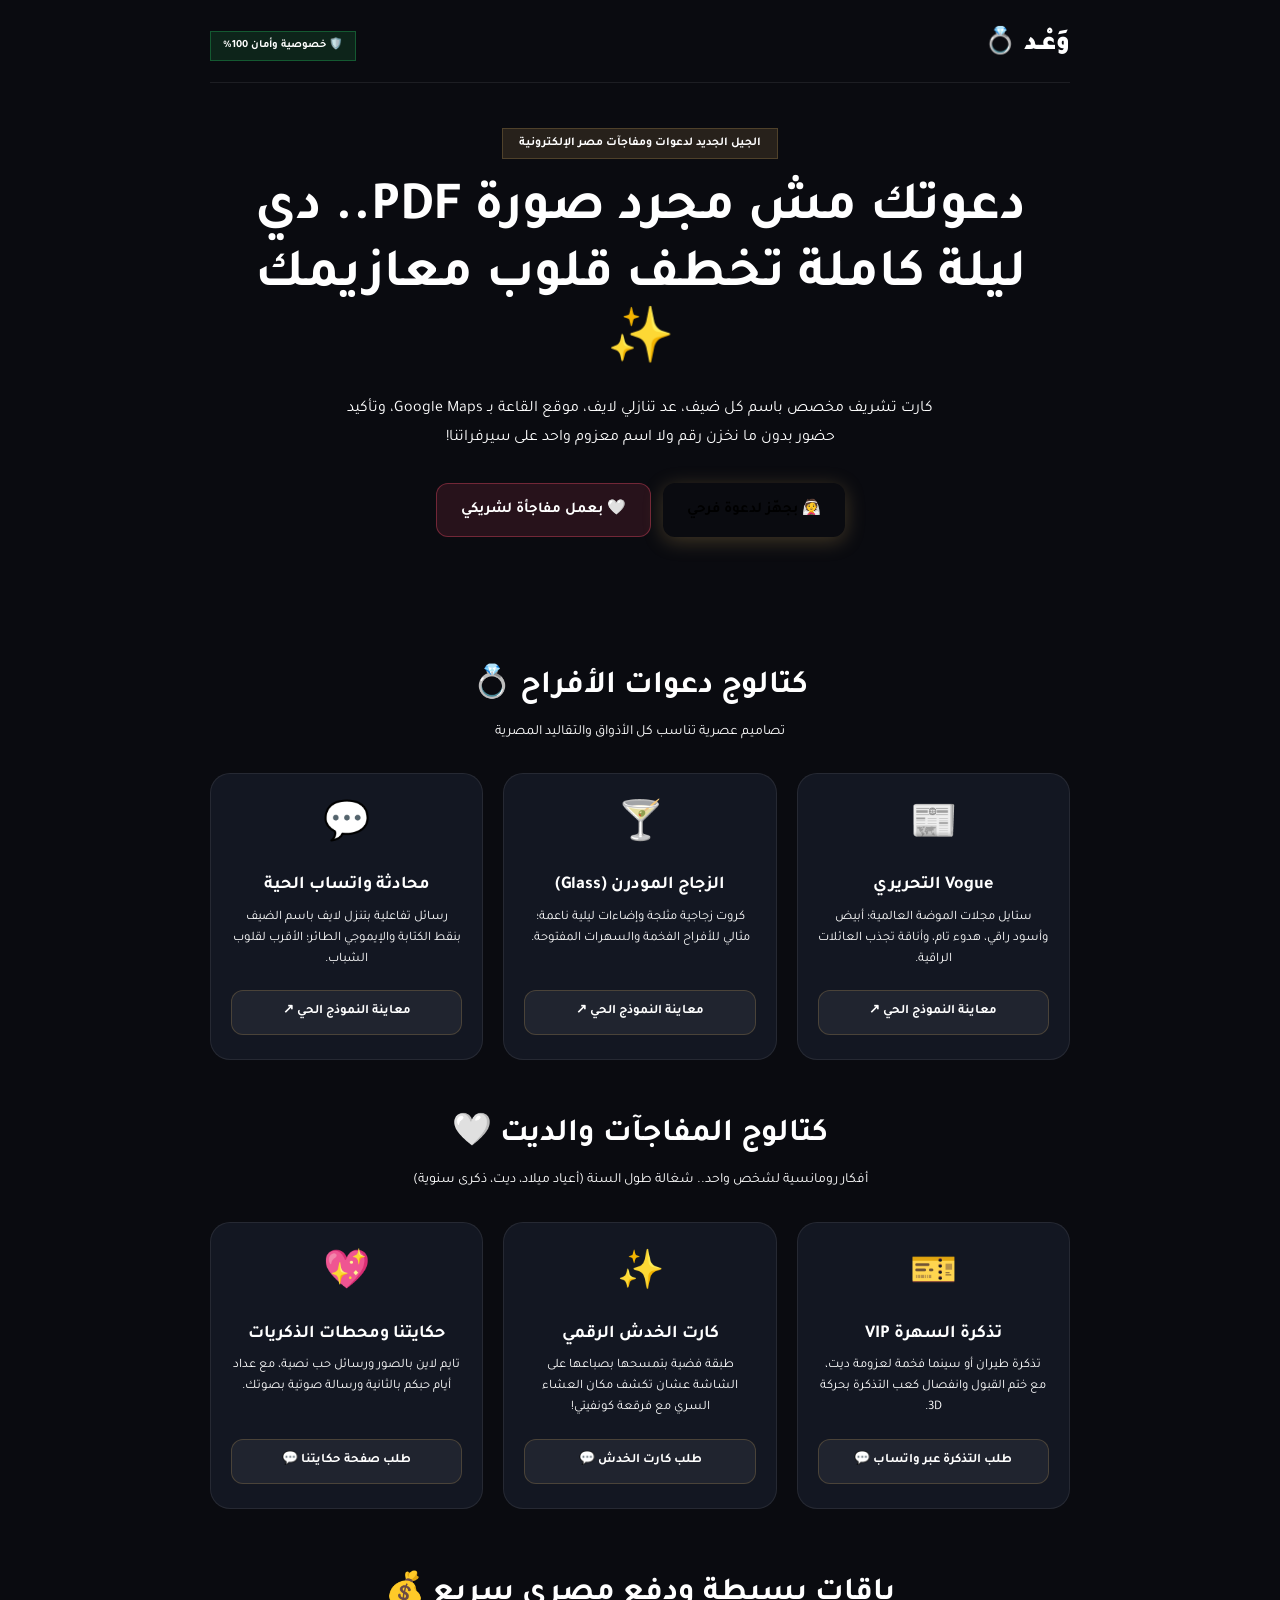
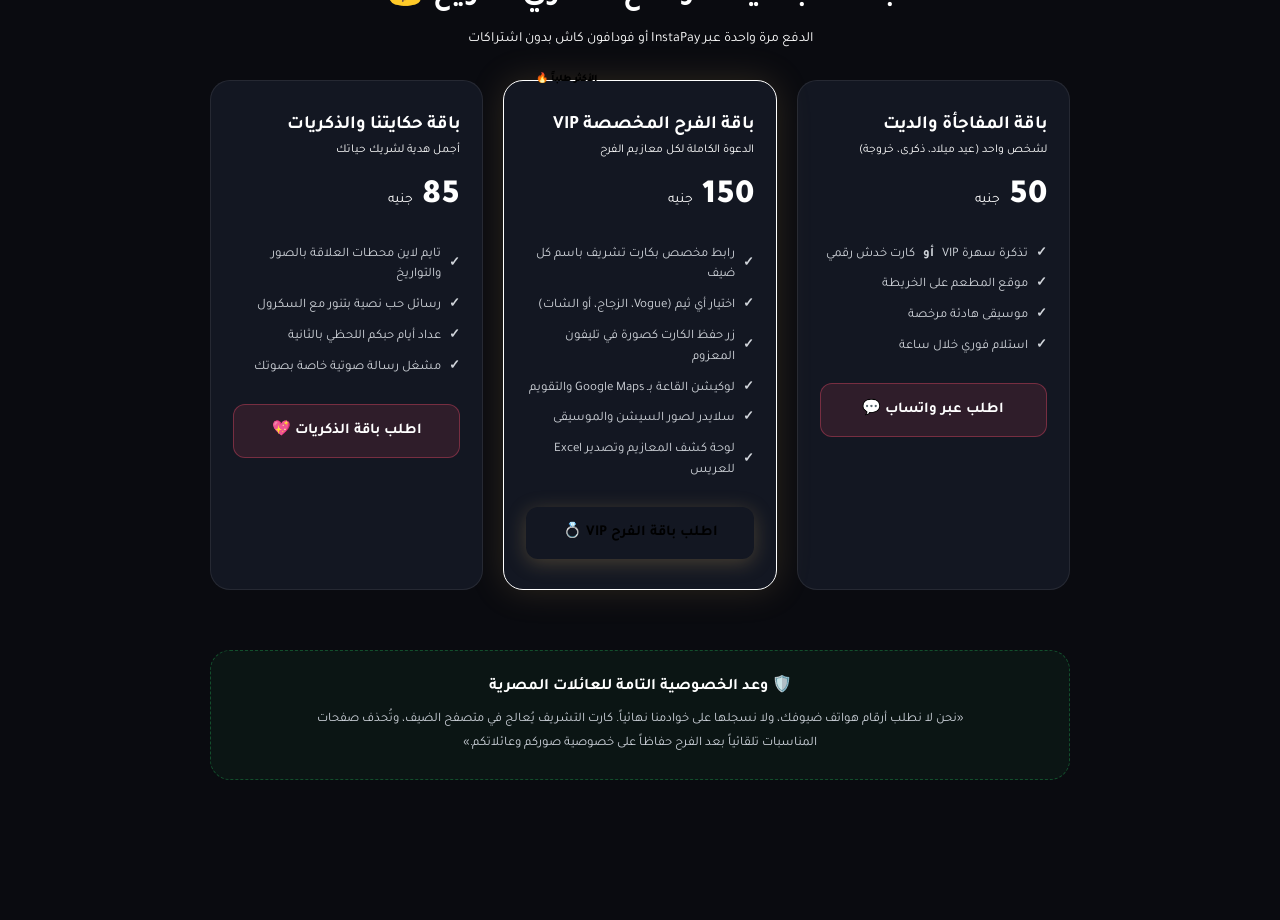
==== commit 98ce4f05: "Add files via upload" ====
--- a/waad-app/index.html
+++ b/waad-app/index.html
@@ -1,431 +1,527 @@
 <!DOCTYPE html>
 <html lang="ar" dir="rtl">
+
 <head>
-  <meta charset="UTF-8" />
-  <meta name="viewport" content="width=device-width, initial-scale=1.0" />
-  <title>وعد 💍 | منصة دعوات الأفراح والمفاجآت الإلكترونية الأكثر رقياً في مصر</title>
-  <meta name="description" content="اصنع دعوة فرحك أو مفاجأتك الرومانسية بأسلوب عصري راقي مع كارت تشريف خاص بكل ضيف، وبأعلى معايير الخصوصية بدون تخزين أرقام." />
-
-  <!-- Open Graph للمعاينة على واتساب وفيسبوك -->
-  <meta property="og:title" content="وعد 💍 | دعوات إلكترونية ومفاجآت استثنائية" />
-  <meta property="og:description" content="كارت مخصص باسم كل ضيف، عد تنازلي، موسيقى، خريطة القاعة، بدون تعقيد." />
-  <meta property="og:image" content="https://images.unsplash.com/photo-1519741497674-611481863552?auto=format&fit=crop&w=800&q=80" />
-
-  <link rel="preconnect" href="https://fonts.googleapis.com">
-  <link rel="preconnect" href="https://fonts.gstatic.com" crossorigin>
-  <link href="https://fonts.googleapis.com/css2?family=Amiri:wght@400;700&family=Cinzel:wght@700&family=Space+Grotesk:wght@600;700&family=Tajawal:wght@400;500;700;900&display=swap" rel="stylesheet">
-
-  <link rel="stylesheet" href="src/css/tokens.css">
-  <link rel="stylesheet" href="src/css/reset.css">
-  <link rel="stylesheet" href="src/css/components.css">
-
-  <style>
-    .landing-wrapper {
-      width: 100%;
-      max-width: 900px;
-      margin: 0 auto;
-      padding: 0 20px 90px;
-    }
-
-    /* الهيدر */
-    .site-header {
-      padding: 25px 0 15px;
-      display: flex;
-      justify-content: space-between;
-      align-items: center;
-      border-bottom: 1px solid var(--border-subtle);
-    }
-    .brand-logo {
-      font-size: 26px;
-      font-weight: 900;
-      color: #fff;
-      text-decoration: none;
-      display: flex;
-      align-items: center;
-      gap: 8px;
-    }
-    .brand-logo span { color: var(--gold); }
-    .security-pill {
-      font-size: 11px;
-      background: rgba(37, 211, 102, 0.12);
-      color: var(--primary);
-      padding: 5px 12px;
-      border-radius: var(--radius-full);
-      border: 1px solid rgba(37, 211, 102, 0.3);
-      font-weight: 700;
-    }
-
-    /* الواجهة الترويجية Hero */
-    .hero-box {
-      text-align: center;
-      padding: 45px 10px 35px;
-    }
-    .hero-badge-tag {
-      display: inline-block;
-      background: rgba(197, 160, 89, 0.15);
-      color: var(--gold-light);
-      font-size: 12px;
-      font-weight: 700;
-      padding: 5px 16px;
-      border-radius: var(--radius-full);
-      margin-bottom: 18px;
-      border: 1px solid var(--border-gold);
-    }
-    .hero-box h1 {
-      font-family: var(--font-serif);
-      font-size: clamp(34px, 7vw, 54px);
-      line-height: 1.25;
-      margin-bottom: 16px;
-      color: #fff;
-    }
-    .hero-box p {
-      font-size: 16px;
-      color: var(--text-secondary);
-      max-width: 620px;
-      margin: 0 auto 30px;
-      line-height: 1.8;
-    }
-
-    /* اختيار المسار السريع */
-    .track-buttons-row {
-      display: flex;
-      justify-content: center;
-      gap: 12px;
-      flex-wrap: wrap;
-      margin-bottom: 40px;
-    }
-    .track-btn {
-      padding: 14px 24px;
-      border-radius: var(--radius-md);
-      font-size: 15px;
-      font-weight: 700;
-      text-decoration: none;
-      display: inline-flex;
-      align-items: center;
-      gap: 8px;
-      transition: transform 0.2s, box-shadow 0.2s;
-    }
-    .track-btn-wedding {
-      background: linear-gradient(135deg, var(--gold) 0%, #a47a32 100%);
-      color: #000;
-      box-shadow: 0 4px 20px rgba(197, 160, 89, 0.3);
-    }
-    .track-btn-surprise {
-      background: rgba(255, 77, 109, 0.12);
-      color: var(--rose);
-      border: 1px solid rgba(255, 77, 109, 0.35);
-    }
-    .track-btn:hover { transform: translateY(-2px); }
-
-    /* الكتالوج التفاعلي */
-    .catalog-section { margin: 50px 0; }
-    .catalog-header { text-align: center; margin-bottom: 30px; }
-    .catalog-header h2 { font-family: var(--font-serif); font-size: 32px; color: #fff; margin-bottom: 8px; }
-    .catalog-header p { font-size: 14px; color: var(--text-secondary); }
-
-    .catalog-grid {
-      display: grid;
-      grid-template-columns: repeat(auto-fit, minmax(260px, 1fr));
-      gap: 20px;
-    }
-    .catalog-card {
-      background: var(--bg-surface);
-      border: 1px solid var(--border-subtle);
-      border-radius: var(--radius-lg);
-      padding: 24px 20px;
-      text-align: center;
-      transition: border-color 0.2s, transform 0.2s;
-      display: flex;
-      flex-direction: column;
-      justify-content: space-between;
-    }
-    .catalog-card:hover {
-      border-color: var(--border-gold);
-      transform: translateY(-4px);
-    }
-    .card-icon { font-size: 38px; margin-bottom: 12px; }
-    .catalog-card h3 { font-size: 18px; color: #fff; margin-bottom: 8px; }
-    .catalog-card p { font-size: 13px; color: var(--text-secondary); line-height: 1.6; margin-bottom: 20px; }
-    .catalog-card .btn-preview {
-      display: block;
-      padding: 11px;
-      background: rgba(255,255,255,0.06);
-      color: var(--gold-light);
-      border: 1px solid var(--border-gold);
-      border-radius: var(--radius-md);
-      font-size: 13px;
-      font-weight: 700;
-      text-decoration: none;
-      transition: background 0.2s;
-    }
-    .catalog-card .btn-preview:hover { background: rgba(197, 160, 89, 0.15); }
-
-    /* قسم الأسعار */
-    .pricing-section { margin: 60px 0; }
-    .pricing-grid {
-      display: grid;
-      grid-template-columns: repeat(auto-fit, minmax(250px, 1fr));
-      gap: 20px;
-      margin-top: 30px;
-    }
-    .price-card {
-      background: var(--bg-surface);
-      border: 1px solid var(--border-subtle);
-      border-radius: var(--radius-lg);
-      padding: 30px 22px;
-      position: relative;
-      text-align: right;
-    }
-    .price-card.popular {
-      border-color: var(--gold);
-      box-shadow: 0 0 35px rgba(197, 160, 89, 0.18);
-    }
-    .popular-tag {
-      position: absolute;
-      top: -12px;
-      left: 20px;
-      background: var(--gold);
-      color: #000;
-      font-size: 10px;
-      font-weight: 900;
-      padding: 3px 12px;
-      border-radius: var(--radius-full);
-    }
-    .price-number {
-      font-family: var(--font-mono);
-      font-size: 34px;
-      font-weight: 900;
-      color: #fff;
-      margin: 10px 0;
-    }
-    .price-number span { font-size: 14px; font-weight: 400; color: var(--text-secondary); }
-    .price-features {
-      list-style: none;
-      margin: 20px 0 25px;
-      padding: 0;
-    }
-    .price-features li {
-      font-size: 13px;
-      color: #d1d5db;
-      margin-bottom: 10px;
-      display: flex;
-      align-items: center;
-      gap: 8px;
-    }
-    .price-features li::before {
-      content: "✓";
-      color: var(--primary);
-      font-weight: bold;
-    }
-
-    /* ميزة الخصوصية */
-    .privacy-promise {
-      background: rgba(37, 211, 102, 0.05);
-      border: 1px dashed rgba(37, 211, 102, 0.3);
-      border-radius: var(--radius-lg);
-      padding: 24px;
-      text-align: center;
-      margin: 50px 0;
-    }
-    .privacy-promise h4 { font-size: 16px; color: var(--primary); margin-bottom: 8px; }
-    .privacy-promise p { font-size: 13px; color: #cfd4dc; line-height: 1.8; max-width: 650px; margin: 0 auto; }
-
-    /* الشريط العائم للطلب */
-    .sticky-order-bar {
-      position: fixed;
-      bottom: 0;
-      left: 0;
-      right: 0;
-      background: rgba(10, 11, 16, 0.95);
-      backdrop-filter: blur(12px);
-      -webkit-backdrop-filter: blur(12px);
-      padding: 12px 20px;
-      border-top: 1px solid var(--border-subtle);
-      z-index: 1000;
-      display: flex;
-      justify-content: center;
-    }
-    .btn-sticky-cta {
-      width: 100%;
-      max-width: 480px;
-      padding: 14px;
-      background: linear-gradient(135deg, var(--primary) 0%, var(--primary-dark) 100%);
-      color: #fff;
-      text-decoration: none;
-      border-radius: var(--radius-md);
-      font-weight: 700;
-      font-size: 15px;
-      display: flex;
-      justify-content: center;
-      align-items: center;
-      gap: 8px;
-      box-shadow: 0 4px 20px rgba(37, 211, 102, 0.35);
-    }
-  </style>
+    <meta charset="UTF-8" />
+    <meta name="viewport" content="width=device-width, initial-scale=1.0" />
+    <title>وعد 💍 | منصة دعوات الأفراح والمفاجآت الإلكترونية الأكثر رقياً في مصر</title>
+    <meta name="description"
+        content="اصنع دعوة فرحك أو مفاجأتك الرومانسية بأسلوب عصري راقي مع كارت تشريف خاص بكل ضيف، وبأعلى معايير الخصوصية بدون تخزين أرقام." />
+
+    <!-- Open Graph للمعاينة على واتساب وفيسبوك -->
+    <meta property="og:title" content="وعد 💍 | دعوات إلكترونية ومفاجآت استثنائية" />
+    <meta property="og:description" content="كارت مخصص باسم كل ضيف، عد تنازلي، موسيقى، خريطة القاعة، بدون تعقيد." />
+    <meta property="og:image"
+        content="https://images.unsplash.com/photo-1519741497674-611481863552?auto=format&fit=crop&w=800&q=80" />
+
+    <link rel="preconnect" href="https://fonts.googleapis.com">
+    <link rel="preconnect" href="https://fonts.gstatic.com" crossorigin>
+    <link
+        href="https://fonts.googleapis.com/css2?family=Amiri:wght@400;700&family=Cinzel:wght@700&family=Space+Grotesk:wght@600;700&family=Tajawal:wght@400;500;700;900&display=swap"
+        rel="stylesheet">
+
+    <link rel="stylesheet" href="src/css/tokens.css">
+    <link rel="stylesheet" href="src/css/reset.css">
+    <link rel="stylesheet" href="src/css/components.css">
+
+    <style>
+        .landing-wrapper {
+            width: 100%;
+            max-width: 900px;
+            margin: 0 auto;
+            padding: 0 20px 90px;
+        }
+
+        /* الهيدر */
+        .site-header {
+            padding: 25px 0 15px;
+            display: flex;
+            justify-content: space-between;
+            align-items: center;
+            border-bottom: 1px solid var(--border-subtle);
+        }
+
+        .brand-logo {
+            font-size: 26px;
+            font-weight: 900;
+            color: #fff;
+            text-decoration: none;
+            display: flex;
+            align-items: center;
+            gap: 8px;
+        }
+
+        .brand-logo span {
+            color: var(--gold);
+        }
+
+        .security-pill {
+            font-size: 11px;
+            background: rgba(37, 211, 102, 0.12);
+            color: var(--primary);
+            padding: 5px 12px;
+            border-radius: var(--radius-full);
+            border: 1px solid rgba(37, 211, 102, 0.3);
+            font-weight: 700;
+        }
+
+        /* الواجهة الترويجية Hero */
+        .hero-box {
+            text-align: center;
+            padding: 45px 10px 35px;
+        }
+
+        .hero-badge-tag {
+            display: inline-block;
+            background: rgba(197, 160, 89, 0.15);
+            color: var(--gold-light);
+            font-size: 12px;
+            font-weight: 700;
+            padding: 5px 16px;
+            border-radius: var(--radius-full);
+            margin-bottom: 18px;
+            border: 1px solid var(--border-gold);
+        }
+
+        .hero-box h1 {
+            font-family: var(--font-serif);
+            font-size: clamp(34px, 7vw, 54px);
+            line-height: 1.25;
+            margin-bottom: 16px;
+            color: #fff;
+        }
+
+        .hero-box p {
+            font-size: 16px;
+            color: var(--text-secondary);
+            max-width: 620px;
+            margin: 0 auto 30px;
+            line-height: 1.8;
+        }
+
+        /* اختيار المسار السريع */
+        .track-buttons-row {
+            display: flex;
+            justify-content: center;
+            gap: 12px;
+            flex-wrap: wrap;
+            margin-bottom: 40px;
+        }
+
+        .track-btn {
+            padding: 14px 24px;
+            border-radius: var(--radius-md);
+            font-size: 15px;
+            font-weight: 700;
+            text-decoration: none;
+            display: inline-flex;
+            align-items: center;
+            gap: 8px;
+            transition: transform 0.2s, box-shadow 0.2s;
+        }
+
+        .track-btn-wedding {
+            background: linear-gradient(135deg, var(--gold) 0%, #a47a32 100%);
+            color: #000;
+            box-shadow: 0 4px 20px rgba(197, 160, 89, 0.3);
+        }
+
+        .track-btn-surprise {
+            background: rgba(255, 77, 109, 0.12);
+            color: var(--rose);
+            border: 1px solid rgba(255, 77, 109, 0.35);
+        }
+
+        .track-btn:hover {
+            transform: translateY(-2px);
+        }
+
+        /* الكتالوج التفاعلي */
+        .catalog-section {
+            margin: 50px 0;
+        }
+
+        .catalog-header {
+            text-align: center;
+            margin-bottom: 30px;
+        }
+
+        .catalog-header h2 {
+            font-family: var(--font-serif);
+            font-size: 32px;
+            color: #fff;
+            margin-bottom: 8px;
+        }
+
+        .catalog-header p {
+            font-size: 14px;
+            color: var(--text-secondary);
+        }
+
+        .catalog-grid {
+            display: grid;
+            grid-template-columns: repeat(auto-fit, minmax(260px, 1fr));
+            gap: 20px;
+        }
+
+        .catalog-card {
+            background: var(--bg-surface);
+            border: 1px solid var(--border-subtle);
+            border-radius: var(--radius-lg);
+            padding: 24px 20px;
+            text-align: center;
+            transition: border-color 0.2s, transform 0.2s;
+            display: flex;
+            flex-direction: column;
+            justify-content: space-between;
+        }
+
+        .catalog-card:hover {
+            border-color: var(--border-gold);
+            transform: translateY(-4px);
+        }
+
+        .card-icon {
+            font-size: 38px;
+            margin-bottom: 12px;
+        }
+
+        .catalog-card h3 {
+            font-size: 18px;
+            color: #fff;
+            margin-bottom: 8px;
+        }
+
+        .catalog-card p {
+            font-size: 13px;
+            color: var(--text-secondary);
+            line-height: 1.6;
+            margin-bottom: 20px;
+        }
+
+        .catalog-card .btn-preview {
+            display: block;
+            padding: 11px;
+            background: rgba(255, 255, 255, 0.06);
+            color: var(--gold-light);
+            border: 1px solid var(--border-gold);
+            border-radius: var(--radius-md);
+            font-size: 13px;
+            font-weight: 700;
+            text-decoration: none;
+            transition: background 0.2s;
+        }
+
+        .catalog-card .btn-preview:hover {
+            background: rgba(197, 160, 89, 0.15);
+        }
+
+        /* قسم الأسعار */
+        .pricing-section {
+            margin: 60px 0;
+        }
+
+        .pricing-grid {
+            display: grid;
+            grid-template-columns: repeat(auto-fit, minmax(250px, 1fr));
+            gap: 20px;
+            margin-top: 30px;
+        }
+
+        .price-card {
+            background: var(--bg-surface);
+            border: 1px solid var(--border-subtle);
+            border-radius: var(--radius-lg);
+            padding: 30px 22px;
+            position: relative;
+            text-align: right;
+        }
+
+        .price-card.popular {
+            border-color: var(--gold);
+            box-shadow: 0 0 35px rgba(197, 160, 89, 0.18);
+        }
+
+        .popular-tag {
+            position: absolute;
+            top: -12px;
+            left: 20px;
+            background: var(--gold);
+            color: #000;
+            font-size: 10px;
+            font-weight: 900;
+            padding: 3px 12px;
+            border-radius: var(--radius-full);
+        }
+
+        .price-number {
+            font-family: var(--font-mono);
+            font-size: 34px;
+            font-weight: 900;
+            color: #fff;
+            margin: 10px 0;
+        }
+
+        .price-number span {
+            font-size: 14px;
+            font-weight: 400;
+            color: var(--text-secondary);
+        }
+
+        .price-features {
+            list-style: none;
+            margin: 20px 0 25px;
+            padding: 0;
+        }
+
+        .price-features li {
+            font-size: 13px;
+            color: #d1d5db;
+            margin-bottom: 10px;
+            display: flex;
+            align-items: center;
+            gap: 8px;
+        }
+
+        .price-features li::before {
+            content: "✓";
+            color: var(--primary);
+            font-weight: bold;
+        }
+
+        /* ميزة الخصوصية */
+        .privacy-promise {
+            background: rgba(37, 211, 102, 0.05);
+            border: 1px dashed rgba(37, 211, 102, 0.3);
+            border-radius: var(--radius-lg);
+            padding: 24px;
+            text-align: center;
+            margin: 50px 0;
+        }
+
+        .privacy-promise h4 {
+            font-size: 16px;
+            color: var(--primary);
+            margin-bottom: 8px;
+        }
+
+        .privacy-promise p {
+            font-size: 13px;
+            color: #cfd4dc;
+            line-height: 1.8;
+            max-width: 650px;
+            margin: 0 auto;
+        }
+
+        /* الشريط العائم للطلب */
+        .sticky-order-bar {
+            position: fixed;
+            bottom: 0;
+            left: 0;
+            right: 0;
+            background: rgba(10, 11, 16, 0.95);
+            backdrop-filter: blur(12px);
+            -webkit-backdrop-filter: blur(12px);
+            padding: 12px 20px;
+            border-top: 1px solid var(--border-subtle);
+            z-index: 1000;
+            display: flex;
+            justify-content: center;
+        }
+
+        .btn-sticky-cta {
+            width: 100%;
+            max-width: 480px;
+            padding: 14px;
+            background: linear-gradient(135deg, var(--primary) 0%, var(--primary-dark) 100%);
+            color: #fff;
+            text-decoration: none;
+            border-radius: var(--radius-md);
+            font-weight: 700;
+            font-size: 15px;
+            display: flex;
+            justify-content: center;
+            align-items: center;
+            gap: 8px;
+            box-shadow: 0 4px 20px rgba(37, 211, 102, 0.35);
+        }
+    </style>
 </head>
+
 <body>
 
-<div class="landing-wrapper">
-
-  <!-- الهيدر -->
-  <header class="site-header">
-    <a href="#" class="brand-logo">وَعْـد <span>💍</span></a>
-    <div class="security-pill">🛡️ خصوصية وأمان 100%</div>
-  </header>
-
-  <!-- الواجهة الترويجية Hero -->
-  <section class="hero-box">
-    <div class="hero-badge-tag">الجيل الجديد لدعوات ومفاجآت مصر الإلكترونية</div>
-    <h1>دعوتك مش مجرد صورة PDF.. دي ليلة كاملة تخطف قلوب معازيمك ✨</h1>
-    <p>كارت تشريف مخصص باسم كل ضيف، عد تنازلي لايف، موقع القاعة بـ Google Maps، وتأكيد حضور بدون ما نخزن رقم ولا اسم معزوم واحد على سيرفراتنا!</p>
-
-    <!-- أزرار التوجيه السريع -->
-    <div class="track-buttons-row">
-      <a href="#wedding-catalog" class="track-btn track-btn-wedding">👰 بجهّز لدعوة فرحي</a>
-      <a href="#surprise-catalog" class="track-btn track-btn-surprise">🤍 بعمل مفاجأة لشريكي</a>
-    </div>
-  </section>
-
-  <!-- 1. كتالوج الأفراح والمناسبات -->
-  <section class="catalog-section" id="wedding-catalog">
-    <div class="catalog-header">
-      <h2>كتالوج دعوات الأفراح 💍</h2>
-      <p>تصاميم عصرية تناسب كل الأذواق والتقاليد المصرية</p>
-    </div>
-
-    <div class="catalog-grid">
-      <!-- ثيم Vogue -->
-      <div class="catalog-card">
-        <div>
-          <div class="card-icon">📰</div>
-          <h3>Vogue التحريري</h3>
-          <p>ستايل مجلات الموضة العالمية؛ أبيض وأسود راقي، هدوء تام، وأناقة تجذب العائلات الراقية.</p>
+    <div class="landing-wrapper">
+
+        <!-- الهيدر -->
+        <header class="site-header">
+            <a href="#" class="brand-logo">وَعْـد <span>💍</span></a>
+            <div class="security-pill">🛡️ خصوصية وأمان 100%</div>
+        </header>
+
+        <!-- الواجهة الترويجية Hero -->
+        <section class="hero-box">
+            <div class="hero-badge-tag">الجيل الجديد لدعوات ومفاجآت مصر الإلكترونية</div>
+            <h1>دعوتك مش مجرد صورة PDF.. دي ليلة كاملة تخطف قلوب معازيمك ✨</h1>
+            <p>كارت تشريف مخصص باسم كل ضيف، عد تنازلي لايف، موقع القاعة بـ Google Maps، وتأكيد حضور بدون ما نخزن رقم ولا
+                اسم معزوم واحد على سيرفراتنا!</p>
+
+            <!-- أزرار التوجيه السريع -->
+            <div class="track-buttons-row">
+                <a href="#wedding-catalog" class="track-btn track-btn-wedding">👰 بجهّز لدعوة فرحي</a>
+                <a href="#surprise-catalog" class="track-btn track-btn-surprise">🤍 بعمل مفاجأة لشريكي</a>
+            </div>
+        </section>
+
+        <!-- 1. كتالوج الأفراح والمناسبات -->
+        <section class="catalog-section" id="wedding-catalog">
+            <div class="catalog-header">
+                <h2>كتالوج دعوات الأفراح 💍</h2>
+                <p>تصاميم عصرية تناسب كل الأذواق والتقاليد المصرية</p>
+            </div>
+
+            <div class="catalog-grid">
+                <!-- ثيم Vogue -->
+                <div class="catalog-card">
+                    <div>
+                        <div class="card-icon">📰</div>
+                        <h3>Vogue التحريري</h3>
+                        <p>ستايل مجلات الموضة العالمية؛ أبيض وأسود راقي، هدوء تام، وأناقة تجذب العائلات الراقية.</p>
+                    </div>
+                    <a href="invite.html" class="btn-preview">معاينة النموذج الحي ↗</a>
+                </div>
+
+                <!-- ثيم الزجاج -->
+                <div class="catalog-card">
+                    <div>
+                        <div class="card-icon">🍸</div>
+                        <h3>الزجاج المودرن (Glass)</h3>
+                        <p>كروت زجاجية مثلجة وإضاءات ليلية ناعمة؛ مثالي للأفراح الفخمة والسهرات المفتوحة.</p>
+                    </div>
+                    <a href="invite.html" class="btn-preview">معاينة النموذج الحي ↗</a>
+                </div>
+
+                <!-- ثيم شات الواتساب -->
+                <div class="catalog-card">
+                    <div>
+                        <div class="card-icon">💬</div>
+                        <h3>محادثة واتساب الحية</h3>
+                        <p>رسائل تفاعلية بتنزل لايف باسم الضيف بنقط الكتابة والإيموجي الطائر؛ الأقرب لقلوب الشباب.</p>
+                    </div>
+                    <a href="invite.html" class="btn-preview">معاينة النموذج الحي ↗</a>
+                </div>
+            </div>
+        </section>
+
+        <!-- 2. كتالوج المفاجآت والديت الرومانسي -->
+        <section class="catalog-section" id="surprise-catalog">
+            <div class="catalog-header">
+                <h2>كتالوج المفاجآت والديت 🤍</h2>
+                <p>أفكار رومانسية لشخص واحد.. شغالة طول السنة (أعياد ميلاد، ديت، ذكرى سنوية)</p>
+            </div>
+
+            <div class="catalog-grid">
+                <!-- ثيم التذكرة -->
+                <div class="catalog-card">
+                    <div>
+                        <div class="card-icon">🎫</div>
+                        <h3>تذكرة السهرة VIP</h3>
+                        <p>تذكرة طيران أو سينما فخمة لعزومة ديت، مع ختم القبول وانفصال كعب التذكرة بحركة 3D.</p>
+                    </div>
+                    <a href="https://wa.me/201012345678?text=عايز%20أطلب%20تذكرة%20سهرة%20VIP" target="_blank"
+                        class="btn-preview">طلب التذكرة عبر واتساب 💬</a>
+                </div>
+
+                <!-- ثيم الخدش -->
+                <div class="catalog-card">
+                    <div>
+                        <div class="card-icon">✨</div>
+                        <h3>كارت الخدش الرقمي</h3>
+                        <p>طبقة فضية بتمسحها بصباعها على الشاشة عشان تكشف مكان العشاء السري مع فرقعة كونفيتي!</p>
+                    </div>
+                    <a href="https://wa.me/201012345678?text=عايز%20أطلب%20كارت%20الخدش%20الرقمي" target="_blank"
+                        class="btn-preview">طلب كارت الخدش 💬</a>
+                </div>
+
+                <!-- ثيم قصة حبنا -->
+                <div class="catalog-card">
+                    <div>
+                        <div class="card-icon">💖</div>
+                        <h3>حكايتنا ومحطات الذكريات</h3>
+                        <p>تايم لاين بالصور ورسائل حب نصية، مع عداد أيام حبكم بالثانية ورسالة صوتية بصوتك.</p>
+                    </div>
+                    <a href="https://wa.me/201012345678?text=عايز%20أطلب%20صفحة%20قصة%20حبنا" target="_blank"
+                        class="btn-preview">طلب صفحة حكايتنا 💬</a>
+                </div>
+            </div>
+        </section>
+
+        <!-- باقات الأسعار -->
+        <section class="pricing-section">
+            <div class="catalog-header">
+                <h2>باقات بسيطة ودفع مصري سريع 💰</h2>
+                <p>الدفع مرة واحدة عبر InstaPay أو فودافون كاش بدون اشتراكات</p>
+            </div>
+
+            <div class="pricing-grid">
+                <!-- باقة 1: مفاجأة سريعة -->
+                <div class="price-card">
+                    <h3>باقة المفاجأة والديت</h3>
+                    <p style="font-size:12px; color:var(--text-secondary);">لشخص واحد (عيد ميلاد، ذكرى، خروجة)</p>
+                    <div class="price-number">50 <span>جنيه</span></div>
+                    <ul class="price-features">
+                        <li>تذكرة سهرة VIP <b>أو</b> كارت خدش رقمي</li>
+                        <li>موقع المطعم على الخريطة</li>
+                        <li>موسيقى هادئة مرخصة</li>
+                        <li>استلام فوري خلال ساعة</li>
+                    </ul>
+                    <a href="https://wa.me/201012345678?text=عايز%20أطلب%20باقة%20المفاجأة%20(50%20ج)" target="_blank"
+                        class="track-btn track-btn-surprise"
+                        style="width:100%; text-align:center; justify-content:center;">اطلب عبر واتساب 💬</a>
+                </div>
+
+                <!-- باقة 2: الفرح VIP -->
+                <div class="price-card popular">
+                    <div class="popular-tag">الأكثر طلباً 🔥</div>
+                    <h3 style="color:var(--gold);">باقة الفرح المخصصة VIP</h3>
+                    <p style="font-size:12px; color:var(--text-secondary);">الدعوة الكاملة لكل معازيم الفرح</p>
+                    <div class="price-number">150 <span>جنيه</span></div>
+                    <ul class="price-features">
+                        <li>رابط مخصص بكارت تشريف باسم كل ضيف</li>
+                        <li>اختيار أي ثيم (Vogue، الزجاج، أو الشات)</li>
+                        <li>زر حفظ الكارت كصورة في تليفون المعزوم</li>
+                        <li>لوكيشن القاعة بـ Google Maps والتقويم</li>
+                        <li>سلايدر لصور السيشن والموسيقى</li>
+                        <li>لوحة كشف المعازيم وتصدير Excel للعريس</li>
+                    </ul>
+                    <a href="https://wa.me/201012345678?text=عايز%20أطلب%20باقة%20الفرح%20المخصصة%20(150%20ج)"
+                        target="_blank" class="track-btn track-btn-wedding"
+                        style="width:100%; text-align:center; justify-content:center;">اطلب باقة الفرح VIP 💍</a>
+                </div>
+
+                <!-- باقة 3: قصة حبنا -->
+                <div class="price-card">
+                    <h3>باقة حكايتنا والذكريات</h3>
+                    <p style="font-size:12px; color:var(--text-secondary);">أجمل هدية لشريك حياتك</p>
+                    <div class="price-number">85 <span>جنيه</span></div>
+                    <ul class="price-features">
+                        <li>تايم لاين محطات العلاقة بالصور والتواريخ</li>
+                        <li>رسائل حب نصية بتنور مع السكرول</li>
+                        <li>عداد أيام حبكم اللحظي بالثانية</li>
+                        <li>مشغل رسالة صوتية خاصة بصوتك</li>
+                    </ul>
+                    <a href="https://wa.me/201012345678?text=عايز%20أطلب%20باقة%20حكايتنا%20والذكريات%20(85%20ج)"
+                        target="_blank" class="track-btn track-btn-surprise"
+                        style="width:100%; text-align:center; justify-content:center;">اطلب باقة الذكريات 💖</a>
+                </div>
+            </div>
+        </section>
+
+        <!-- ضمان الخصوصية -->
+        <div class="privacy-promise">
+            <h4>🛡️ وعد الخصوصية التامة للعائلات المصرية</h4>
+            <p>«نحن لا نطلب أرقام هواتف ضيوفك، ولا نسجلها على خوادمنا نهائياً. كارت التشريف يُعالج في متصفح الضيف،
+                وتُحذف صفحات المناسبات تلقائياً بعد الفرح حفاظاً على خصوصية صوركم وعائلاتكم.»</p>
         </div>
-        <a href="invite.html" class="btn-preview">معاينة النموذج الحي ↗</a>
-      </div>
-
-      <!-- ثيم الزجاج -->
-      <div class="catalog-card">
-        <div>
-          <div class="card-icon">🍸</div>
-          <h3>الزجاج المودرن (Glass)</h3>
-          <p>كروت زجاجية مثلجة وإضاءات ليلية ناعمة؛ مثالي للأفراح الفخمة والسهرات المفتوحة.</p>
-        </div>
-        <a href="invite.html" class="btn-preview">معاينة النموذج الحي ↗</a>
-      </div>
-
-      <!-- ثيم شات الواتساب -->
-      <div class="catalog-card">
-        <div>
-          <div class="card-icon">💬</div>
-          <h3>محادثة واتساب الحية</h3>
-          <p>رسائل تفاعلية بتنزل لايف باسم الضيف بنقط الكتابة والإيموجي الطائر؛ الأقرب لقلوب الشباب.</p>
-        </div>
-        <a href="invite.html" class="btn-preview">معاينة النموذج الحي ↗</a>
-      </div>
-    </div>
-  </section>
-
-  <!-- 2. كتالوج المفاجآت والديت الرومانسي -->
-  <section class="catalog-section" id="surprise-catalog">
-    <div class="catalog-header">
-      <h2>كتالوج المفاجآت والديت 🤍</h2>
-      <p>أفكار رومانسية لشخص واحد.. شغالة طول السنة (أعياد ميلاد، ديت، ذكرى سنوية)</p>
-    </div>
-
-    <div class="catalog-grid">
-      <!-- ثيم التذكرة -->
-      <div class="catalog-card">
-        <div>
-          <div class="card-icon">🎫</div>
-          <h3>تذكرة السهرة VIP</h3>
-          <p>تذكرة طيران أو سينما فخمة لعزومة ديت، مع ختم القبول وانفصال كعب التذكرة بحركة 3D.</p>
-        </div>
-        <a href="https://wa.me/201012345678?text=عايز%20أطلب%20تذكرة%20سهرة%20VIP" target="_blank" class="btn-preview">طلب التذكرة عبر واتساب 💬</a>
-      </div>
-
-      <!-- ثيم الخدش -->
-      <div class="catalog-card">
-        <div>
-          <div class="card-icon">✨</div>
-          <h3>كارت الخدش الرقمي</h3>
-          <p>طبقة فضية بتمسحها بصباعها على الشاشة عشان تكشف مكان العشاء السري مع فرقعة كونفيتي!</p>
-        </div>
-        <a href="https://wa.me/201012345678?text=عايز%20أطلب%20كارت%20الخدش%20الرقمي" target="_blank" class="btn-preview">طلب كارت الخدش 💬</a>
-      </div>
-
-      <!-- ثيم قصة حبنا -->
-      <div class="catalog-card">
-        <div>
-          <div class="card-icon">💖</div>
-          <h3>حكايتنا ومحطات الذكريات</h3>
-          <p>تايم لاين بالصور ورسائل حب نصية، مع عداد أيام حبكم بالثانية ورسالة صوتية بصوتك.</p>
-        </div>
-        <a href="https://wa.me/201012345678?text=عايز%20أطلب%20صفحة%20قصة%20حبنا" target="_blank" class="btn-preview">طلب صفحة حكايتنا 💬</a>
-      </div>
-    </div>
-  </section>
-
-  <!-- باقات الأسعار -->
-  <section class="pricing-section">
-    <div class="catalog-header">
-      <h2>باقات بسيطة ودفع مصري سريع 💰</h2>
-      <p>الدفع مرة واحدة عبر InstaPay أو فودافون كاش بدون اشتراكات</p>
-    </div>
-
-    <div class="pricing-grid">
-      <!-- باقة 1: مفاجأة سريعة -->
-      <div class="price-card">
-        <h3>باقة المفاجأة والديت</h3>
-        <p style="font-size:12px; color:var(--text-secondary);">لشخص واحد (عيد ميلاد، ذكرى، خروجة)</p>
-        <div class="price-number">50 <span>جنيه</span></div>
-        <ul class="price-features">
-          <li>تذكرة سهرة VIP <b>أو</b> كارت خدش رقمي</li>
-          <li>موقع المطعم على الخريطة</li>
-          <li>موسيقى هادئة مرخصة</li>
-          <li>استلام فوري خلال ساعة</li>
-        </ul>
-        <a href="https://wa.me/201012345678?text=عايز%20أطلب%20باقة%20المفاجأة%20(50%20ج)" target="_blank" class="track-btn track-btn-surprise" style="width:100%; text-align:center; justify-content:center;">اطلب عبر واتساب 💬</a>
-      </div>
-
-      <!-- باقة 2: الفرح VIP -->
-      <div class="price-card popular">
-        <div class="popular-tag">الأكثر طلباً 🔥</div>
-        <h3 style="color:var(--gold);">باقة الفرح المخصصة VIP</h3>
-        <p style="font-size:12px; color:var(--text-secondary);">الدعوة الكاملة لكل معازيم الفرح</p>
-        <div class="price-number">150 <span>جنيه</span></div>
-        <ul class="price-features">
-          <li>رابط مخصص بكارت تشريف باسم كل ضيف</li>
-          <li>اختيار أي ثيم (Vogue، الزجاج، أو الشات)</li>
-          <li>زر حفظ الكارت كصورة في تليفون المعزوم</li>
-          <li>لوكيشن القاعة بـ Google Maps والتقويم</li>
-          <li>سلايدر لصور السيشن والموسيقى</li>
-          <li>لوحة كشف المعازيم وتصدير Excel للعريس</li>
-        </ul>
-        <a href="https://wa.me/201012345678?text=عايز%20أطلب%20باقة%20الفرح%20المخصصة%20(150%20ج)" target="_blank" class="track-btn track-btn-wedding" style="width:100%; text-align:center; justify-content:center;">اطلب باقة الفرح VIP 💍</a>
-      </div>
-
-      <!-- باقة 3: قصة حبنا -->
-      <div class="price-card">
-        <h3>باقة حكايتنا والذكريات</h3>
-        <p style="font-size:12px; color:var(--text-secondary);">أجمل هدية لشريك حياتك</p>
-        <div class="price-number">85 <span>جنيه</span></div>
-        <ul class="price-features">
-          <li>تايم لاين محطات العلاقة بالصور والتواريخ</li>
-          <li>رسائل حب نصية بتنور مع السكرول</li>
-          <li>عداد أيام حبكم اللحظي بالثانية</li>
-          <li>مشغل رسالة صوتية خاصة بصوتك</li>
-        </ul>
-        <a href="https://wa.me/201012345678?text=عايز%20أطلب%20باقة%20حكايتنا%20والذكريات%20(85%20ج)" target="_blank" class="track-btn track-btn-surprise" style="width:100%; text-align:center; justify-content:center;">اطلب باقة الذكريات 💖</a>
-      </div>
-    </div>
-  </section>
-
-  <!-- ضمان الخصوصية -->
-  <div class="privacy-promise">
-    <h4>🛡️ وعد الخصوصية التامة للعائلات المصرية</h4>
-    <p>«نحن لا نطلب أرقام هواتف ضيوفك، ولا نسجلها على خوادمنا نهائياً. كارت التشريف يُعالج في متصفح الضيف، وتُحذف صفحات المناسبات تلقائياً بعد الفرح حفاظاً على خصوصية صوركم وعائلاتكم.»</p>
-  </div>
-
-  <!-- الفوتر -->
-  <footer style="text-align:center; font-size:12px; color:var(--t
+
+        <!-- الفوتر -->
+        <footer style="text-align:center; font-size:12px; color:var(--t
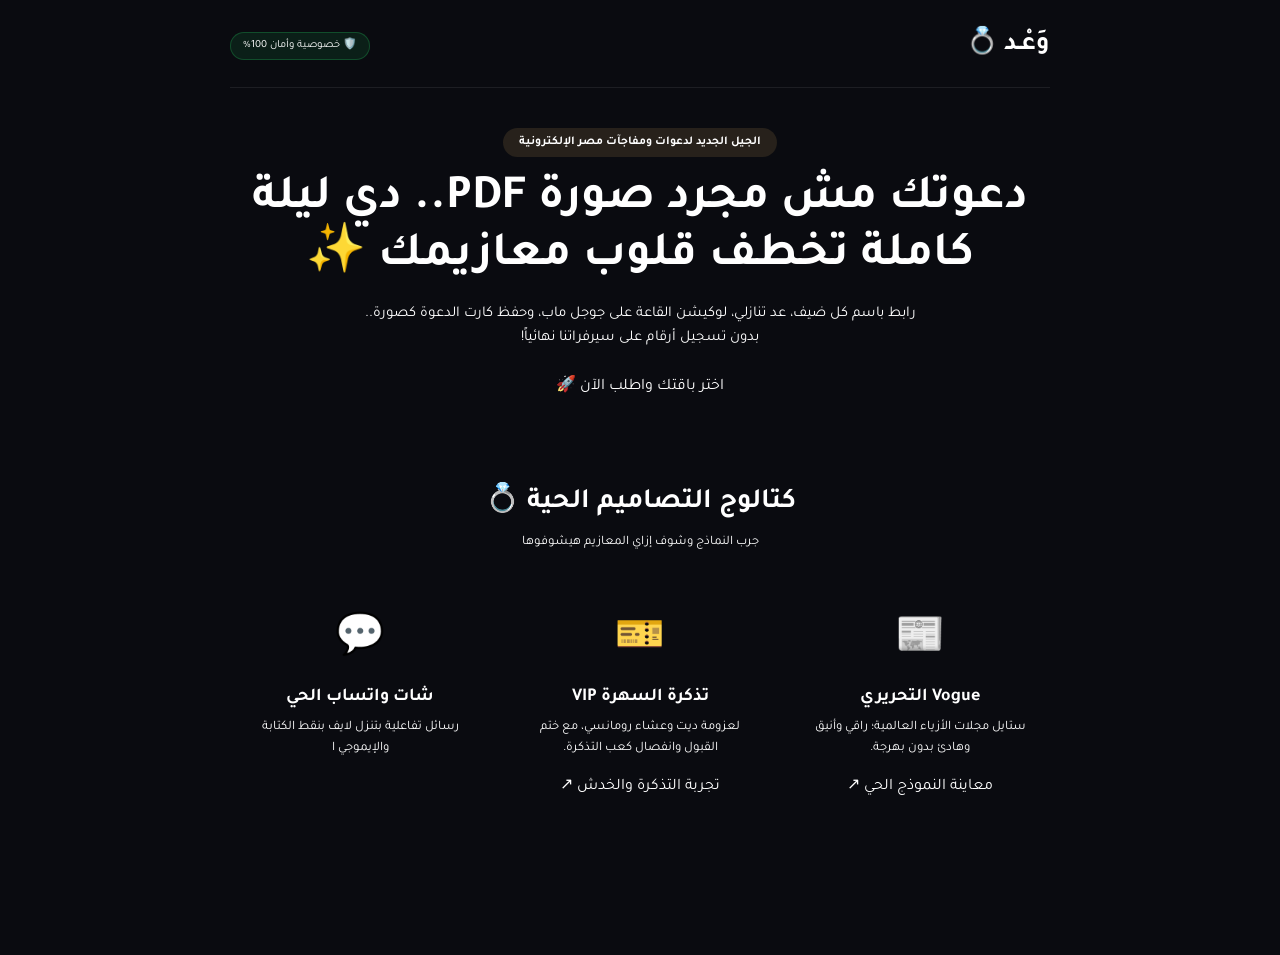
==== commit c74aa65c: "Update index.html" ====
--- a/waad-app/index.html
+++ b/waad-app/index.html
@@ -1,527 +1,71 @@
 <!DOCTYPE html>
 <html lang="ar" dir="rtl">
+<head>
+  <meta charset="UTF-8" />
+  <meta name="viewport" content="width=device-width, initial-scale=1.0" />
+  <title>وعد 💍 | منصة دعوات الأفراح والمفاجآت الإلكترونية</title>
 
-<head>
-    <meta charset="UTF-8" />
-    <meta name="viewport" content="width=device-width, initial-scale=1.0" />
-    <title>وعد 💍 | منصة دعوات الأفراح والمفاجآت الإلكترونية الأكثر رقياً في مصر</title>
-    <meta name="description"
-        content="اصنع دعوة فرحك أو مفاجأتك الرومانسية بأسلوب عصري راقي مع كارت تشريف خاص بكل ضيف، وبأعلى معايير الخصوصية بدون تخزين أرقام." />
+  <link rel="preconnect" href="https://fonts.googleapis.com">
+  <link rel="preconnect" href="https://fonts.gstatic.com" crossorigin>
+  <link href="https://fonts.googleapis.com/css2?family=Amiri:wght@400;700&family=Tajawal:wght@400;500;700;900&family=Space+Grotesk:wght@700&display=swap" rel="stylesheet">
 
-    <!-- Open Graph للمعاينة على واتساب وفيسبوك -->
-    <meta property="og:title" content="وعد 💍 | دعوات إلكترونية ومفاجآت استثنائية" />
-    <meta property="og:description" content="كارت مخصص باسم كل ضيف، عد تنازلي، موسيقى، خريطة القاعة، بدون تعقيد." />
-    <meta property="og:image"
-        content="https://images.unsplash.com/photo-1519741497674-611481863552?auto=format&fit=crop&w=800&q=80" />
+  <link rel="stylesheet" href="src/css/tokens.css">
+  <link rel="stylesheet" href="src/css/reset.css">
+  <link rel="stylesheet" href="src/css/components.css">
 
-    <link rel="preconnect" href="https://fonts.googleapis.com">
-    <link rel="preconnect" href="https://fonts.gstatic.com" crossorigin>
-    <link
-        href="https://fonts.googleapis.com/css2?family=Amiri:wght@400;700&family=Cinzel:wght@700&family=Space+Grotesk:wght@600;700&family=Tajawal:wght@400;500;700;900&display=swap"
-        rel="stylesheet">
-
-    <link rel="stylesheet" href="src/css/tokens.css">
-    <link rel="stylesheet" href="src/css/reset.css">
-    <link rel="stylesheet" href="src/css/components.css">
-
-    <style>
-        .landing-wrapper {
-            width: 100%;
-            max-width: 900px;
-            margin: 0 auto;
-            padding: 0 20px 90px;
-        }
-
-        /* الهيدر */
-        .site-header {
-            padding: 25px 0 15px;
-            display: flex;
-            justify-content: space-between;
-            align-items: center;
-            border-bottom: 1px solid var(--border-subtle);
-        }
-
-        .brand-logo {
-            font-size: 26px;
-            font-weight: 900;
-            color: #fff;
-            text-decoration: none;
-            display: flex;
-            align-items: center;
-            gap: 8px;
-        }
-
-        .brand-logo span {
-            color: var(--gold);
-        }
-
-        .security-pill {
-            font-size: 11px;
-            background: rgba(37, 211, 102, 0.12);
-            color: var(--primary);
-            padding: 5px 12px;
-            border-radius: var(--radius-full);
-            border: 1px solid rgba(37, 211, 102, 0.3);
-            font-weight: 700;
-        }
-
-        /* الواجهة الترويجية Hero */
-        .hero-box {
-            text-align: center;
-            padding: 45px 10px 35px;
-        }
-
-        .hero-badge-tag {
-            display: inline-block;
-            background: rgba(197, 160, 89, 0.15);
-            color: var(--gold-light);
-            font-size: 12px;
-            font-weight: 700;
-            padding: 5px 16px;
-            border-radius: var(--radius-full);
-            margin-bottom: 18px;
-            border: 1px solid var(--border-gold);
-        }
-
-        .hero-box h1 {
-            font-family: var(--font-serif);
-            font-size: clamp(34px, 7vw, 54px);
-            line-height: 1.25;
-            margin-bottom: 16px;
-            color: #fff;
-        }
-
-        .hero-box p {
-            font-size: 16px;
-            color: var(--text-secondary);
-            max-width: 620px;
-            margin: 0 auto 30px;
-            line-height: 1.8;
-        }
-
-        /* اختيار المسار السريع */
-        .track-buttons-row {
-            display: flex;
-            justify-content: center;
-            gap: 12px;
-            flex-wrap: wrap;
-            margin-bottom: 40px;
-        }
-
-        .track-btn {
-            padding: 14px 24px;
-            border-radius: var(--radius-md);
-            font-size: 15px;
-            font-weight: 700;
-            text-decoration: none;
-            display: inline-flex;
-            align-items: center;
-            gap: 8px;
-            transition: transform 0.2s, box-shadow 0.2s;
-        }
-
-        .track-btn-wedding {
-            background: linear-gradient(135deg, var(--gold) 0%, #a47a32 100%);
-            color: #000;
-            box-shadow: 0 4px 20px rgba(197, 160, 89, 0.3);
-        }
-
-        .track-btn-surprise {
-            background: rgba(255, 77, 109, 0.12);
-            color: var(--rose);
-            border: 1px solid rgba(255, 77, 109, 0.35);
-        }
-
-        .track-btn:hover {
-            transform: translateY(-2px);
-        }
-
-        /* الكتالوج التفاعلي */
-        .catalog-section {
-            margin: 50px 0;
-        }
-
-        .catalog-header {
-            text-align: center;
-            margin-bottom: 30px;
-        }
-
-        .catalog-header h2 {
-            font-family: var(--font-serif);
-            font-size: 32px;
-            color: #fff;
-            margin-bottom: 8px;
-        }
-
-        .catalog-header p {
-            font-size: 14px;
-            color: var(--text-secondary);
-        }
-
-        .catalog-grid {
-            display: grid;
-            grid-template-columns: repeat(auto-fit, minmax(260px, 1fr));
-            gap: 20px;
-        }
-
-        .catalog-card {
-            background: var(--bg-surface);
-            border: 1px solid var(--border-subtle);
-            border-radius: var(--radius-lg);
-            padding: 24px 20px;
-            text-align: center;
-            transition: border-color 0.2s, transform 0.2s;
-            display: flex;
-            flex-direction: column;
-            justify-content: space-between;
-        }
-
-        .catalog-card:hover {
-            border-color: var(--border-gold);
-            transform: translateY(-4px);
-        }
-
-        .card-icon {
-            font-size: 38px;
-            margin-bottom: 12px;
-        }
-
-        .catalog-card h3 {
-            font-size: 18px;
-            color: #fff;
-            margin-bottom: 8px;
-        }
-
-        .catalog-card p {
-            font-size: 13px;
-            color: var(--text-secondary);
-            line-height: 1.6;
-            margin-bottom: 20px;
-        }
-
-        .catalog-card .btn-preview {
-            display: block;
-            padding: 11px;
-            background: rgba(255, 255, 255, 0.06);
-            color: var(--gold-light);
-            border: 1px solid var(--border-gold);
-            border-radius: var(--radius-md);
-            font-size: 13px;
-            font-weight: 700;
-            text-decoration: none;
-            transition: background 0.2s;
-        }
-
-        .catalog-card .btn-preview:hover {
-            background: rgba(197, 160, 89, 0.15);
-        }
-
-        /* قسم الأسعار */
-        .pricing-section {
-            margin: 60px 0;
-        }
-
-        .pricing-grid {
-            display: grid;
-            grid-template-columns: repeat(auto-fit, minmax(250px, 1fr));
-            gap: 20px;
-            margin-top: 30px;
-        }
-
-        .price-card {
-            background: var(--bg-surface);
-            border: 1px solid var(--border-subtle);
-            border-radius: var(--radius-lg);
-            padding: 30px 22px;
-            position: relative;
-            text-align: right;
-        }
-
-        .price-card.popular {
-            border-color: var(--gold);
-            box-shadow: 0 0 35px rgba(197, 160, 89, 0.18);
-        }
-
-        .popular-tag {
-            position: absolute;
-            top: -12px;
-            left: 20px;
-            background: var(--gold);
-            color: #000;
-            font-size: 10px;
-            font-weight: 900;
-            padding: 3px 12px;
-            border-radius: var(--radius-full);
-        }
-
-        .price-number {
-            font-family: var(--font-mono);
-            font-size: 34px;
-            font-weight: 900;
-            color: #fff;
-            margin: 10px 0;
-        }
-
-        .price-number span {
-            font-size: 14px;
-            font-weight: 400;
-            color: var(--text-secondary);
-        }
-
-        .price-features {
-            list-style: none;
-            margin: 20px 0 25px;
-            padding: 0;
-        }
-
-        .price-features li {
-            font-size: 13px;
-            color: #d1d5db;
-            margin-bottom: 10px;
-            display: flex;
-            align-items: center;
-            gap: 8px;
-        }
-
-        .price-features li::before {
-            content: "✓";
-            color: var(--primary);
-            font-weight: bold;
-        }
-
-        /* ميزة الخصوصية */
-        .privacy-promise {
-            background: rgba(37, 211, 102, 0.05);
-            border: 1px dashed rgba(37, 211, 102, 0.3);
-            border-radius: var(--radius-lg);
-            padding: 24px;
-            text-align: center;
-            margin: 50px 0;
-        }
-
-        .privacy-promise h4 {
-            font-size: 16px;
-            color: var(--primary);
-            margin-bottom: 8px;
-        }
-
-        .privacy-promise p {
-            font-size: 13px;
-            color: #cfd4dc;
-            line-height: 1.8;
-            max-width: 650px;
-            margin: 0 auto;
-        }
-
-        /* الشريط العائم للطلب */
-        .sticky-order-bar {
-            position: fixed;
-            bottom: 0;
-            left: 0;
-            right: 0;
-            background: rgba(10, 11, 16, 0.95);
-            backdrop-filter: blur(12px);
-            -webkit-backdrop-filter: blur(12px);
-            padding: 12px 20px;
-            border-top: 1px solid var(--border-subtle);
-            z-index: 1000;
-            display: flex;
-            justify-content: center;
-        }
-
-        .btn-sticky-cta {
-            width: 100%;
-            max-width: 480px;
-            padding: 14px;
-            background: linear-gradient(135deg, var(--primary) 0%, var(--primary-dark) 100%);
-            color: #fff;
-            text-decoration: none;
-            border-radius: var(--radius-md);
-            font-weight: 700;
-            font-size: 15px;
-            display: flex;
-            justify-content: center;
-            align-items: center;
-            gap: 8px;
-            box-shadow: 0 4px 20px rgba(37, 211, 102, 0.35);
-        }
-    </style>
+  <style>
+    .landing-wrap { width: 100%; max-width: 860px; margin: 0 auto; padding: 25px 20px 80px; }
+    .hero-sec { text-align: center; padding: 40px 10px 30px; }
+    .hero-badge { display: inline-block; background: rgba(197,160,89,0.15); color: var(--gold-light); border: 1px solid var(--surface-border); padding: 5px 16px; border-radius: 20px; font-size: 12px; font-weight: 700; margin-bottom: 15px; }
+    .catalog-grid { display: grid; grid-template-columns: repeat(auto-fit, minmax(250px, 1fr)); gap: 20px; margin: 30px 0; }
+    .catalog-card { background: var(--surface); border: 1px solid var(--surface-border); border-radius: 16px; padding: 25px 18px; text-align: center; display: flex; flex-direction: column; justify-content: space-between; }
+    .pricing-grid { display: grid; grid-template-columns: repeat(auto-fit, minmax(240px, 1fr)); gap: 20px; margin: 30px 0; }
+    .price-card { background: var(--surface); border: 1px solid var(--surface-border); border-radius: 16px; padding: 28px 20px; text-align: right; position: relative; }
+    .price-card.featured { border-color: var(--gold); box-shadow: 0 0 30px rgba(197,160,89,0.2); }
+  </style>
 </head>
-
 <body>
 
-    <div class="landing-wrapper">
+<div class="landing-wrap">
 
-        <!-- الهيدر -->
-        <header class="site-header">
-            <a href="#" class="brand-logo">وَعْـد <span>💍</span></a>
-            <div class="security-pill">🛡️ خصوصية وأمان 100%</div>
-        </header>
+  <header style="display:flex; justify-content:space-between; align-items:center; padding-bottom:20px; border-bottom:1px solid rgba(255,255,255,0.08);">
+    <h2 style="font-size:26px; color:#fff;">وَعْـد <span style="color:var(--gold);">💍</span></h2>
+    <span style="font-size:11px; color:var(--primary); background:rgba(37,211,102,0.1); padding:4px 12px; border-radius:20px; border:1px solid rgba(37,211,102,0.25);">🛡️ خصوصية وأمان 100%</span>
+  </header>
 
-        <!-- الواجهة الترويجية Hero -->
-        <section class="hero-box">
-            <div class="hero-badge-tag">الجيل الجديد لدعوات ومفاجآت مصر الإلكترونية</div>
-            <h1>دعوتك مش مجرد صورة PDF.. دي ليلة كاملة تخطف قلوب معازيمك ✨</h1>
-            <p>كارت تشريف مخصص باسم كل ضيف، عد تنازلي لايف، موقع القاعة بـ Google Maps، وتأكيد حضور بدون ما نخزن رقم ولا
-                اسم معزوم واحد على سيرفراتنا!</p>
+  <section class="hero-sec">
+    <div class="hero-badge">الجيل الجديد لدعوات ومفاجآت مصر الإلكترونية</div>
+    <h1 style="font-family:var(--font-serif); font-size:clamp(32px, 6vw, 48px); line-height:1.2; margin-bottom:15px; color:#fff;">دعوتك مش مجرد صورة PDF.. دي ليلة كاملة تخطف قلوب معازيمك ✨</h1>
+    <p style="font-size:15px; color:var(--text-muted); max-width:580px; margin:0 auto 25px;">رابط باسم كل ضيف، عد تنازلي، لوكيشن القاعة على جوجل ماب، وحفظ كارت الدعوة كصورة.. بدون تسجيل أرقام على سيرفراتنا نهائياً!</p>
+    <a href="#pricing" class="btn-action btn-gold" style="max-width:320px; margin:0 auto;">اختر باقتك واطلب الآن 🚀</a>
+  </section>
 
-            <!-- أزرار التوجيه السريع -->
-            <div class="track-buttons-row">
-                <a href="#wedding-catalog" class="track-btn track-btn-wedding">👰 بجهّز لدعوة فرحي</a>
-                <a href="#surprise-catalog" class="track-btn track-btn-surprise">🤍 بعمل مفاجأة لشريكي</a>
-            </div>
-        </section>
+  <!-- الكتالوج -->
+  <section style="margin:50px 0;">
+    <h2 style="font-family:var(--font-serif); font-size:28px; text-align:center; color:#fff; margin-bottom:8px;">كتالوج التصاميم الحية 💍</h2>
+    <p style="text-align:center; font-size:13px; color:var(--text-muted); margin-bottom:25px;">جرب النماذج وشوف إزاي المعازيم هيشوفوها</p>
 
-        <!-- 1. كتالوج الأفراح والمناسبات -->
-        <section class="catalog-section" id="wedding-catalog">
-            <div class="catalog-header">
-                <h2>كتالوج دعوات الأفراح 💍</h2>
-                <p>تصاميم عصرية تناسب كل الأذواق والتقاليد المصرية</p>
-            </div>
+    <div class="catalog-grid">
+      <div class="catalog-card">
+        <div>
+          <div style="font-size:40px; margin-bottom:10px;">📰</div>
+          <h3 style="font-size:18px; color:#fff; margin-bottom:6px;">Vogue التحريري</h3>
+          <p style="font-size:13px; color:var(--text-muted);">ستايل مجلات الأزياء العالمية؛ راقي وأنيق وهادئ بدون بهرجة.</p>
+        </div>
+        <a href="invite.html" class="btn-action btn-gold-outline" style="margin-top:15px;">معاينة النموذج الحي ↗</a>
+      </div>
 
-            <div class="catalog-grid">
-                <!-- ثيم Vogue -->
-                <div class="catalog-card">
-                    <div>
-                        <div class="card-icon">📰</div>
-                        <h3>Vogue التحريري</h3>
-                        <p>ستايل مجلات الموضة العالمية؛ أبيض وأسود راقي، هدوء تام، وأناقة تجذب العائلات الراقية.</p>
-                    </div>
-                    <a href="invite.html" class="btn-preview">معاينة النموذج الحي ↗</a>
-                </div>
+      <div class="catalog-card">
+        <div>
+          <div style="font-size:40px; margin-bottom:10px;">🎫</div>
+          <h3 style="font-size:18px; color:#fff; margin-bottom:6px;">تذكرة السهرة VIP</h3>
+          <p style="font-size:13px; color:var(--text-muted);">لعزومة ديت وعشاء رومانسي، مع ختم القبول وانفصال كعب التذكرة.</p>
+        </div>
+        <a href="demo.html" class="btn-action btn-gold-outline" style="margin-top:15px;">تجربة التذكرة والخدش ↗</a>
+      </div>
 
-                <!-- ثيم الزجاج -->
-                <div class="catalog-card">
-                    <div>
-                        <div class="card-icon">🍸</div>
-                        <h3>الزجاج المودرن (Glass)</h3>
-                        <p>كروت زجاجية مثلجة وإضاءات ليلية ناعمة؛ مثالي للأفراح الفخمة والسهرات المفتوحة.</p>
-                    </div>
-                    <a href="invite.html" class="btn-preview">معاينة النموذج الحي ↗</a>
-                </div>
-
-                <!-- ثيم شات الواتساب -->
-                <div class="catalog-card">
-                    <div>
-                        <div class="card-icon">💬</div>
-                        <h3>محادثة واتساب الحية</h3>
-                        <p>رسائل تفاعلية بتنزل لايف باسم الضيف بنقط الكتابة والإيموجي الطائر؛ الأقرب لقلوب الشباب.</p>
-                    </div>
-                    <a href="invite.html" class="btn-preview">معاينة النموذج الحي ↗</a>
-                </div>
-            </div>
-        </section>
-
-        <!-- 2. كتالوج المفاجآت والديت الرومانسي -->
-        <section class="catalog-section" id="surprise-catalog">
-            <div class="catalog-header">
-                <h2>كتالوج المفاجآت والديت 🤍</h2>
-                <p>أفكار رومانسية لشخص واحد.. شغالة طول السنة (أعياد ميلاد، ديت، ذكرى سنوية)</p>
-            </div>
-
-            <div class="catalog-grid">
-                <!-- ثيم التذكرة -->
-                <div class="catalog-card">
-                    <div>
-                        <div class="card-icon">🎫</div>
-                        <h3>تذكرة السهرة VIP</h3>
-                        <p>تذكرة طيران أو سينما فخمة لعزومة ديت، مع ختم القبول وانفصال كعب التذكرة بحركة 3D.</p>
-                    </div>
-                    <a href="https://wa.me/201012345678?text=عايز%20أطلب%20تذكرة%20سهرة%20VIP" target="_blank"
-                        class="btn-preview">طلب التذكرة عبر واتساب 💬</a>
-                </div>
-
-                <!-- ثيم الخدش -->
-                <div class="catalog-card">
-                    <div>
-                        <div class="card-icon">✨</div>
-                        <h3>كارت الخدش الرقمي</h3>
-                        <p>طبقة فضية بتمسحها بصباعها على الشاشة عشان تكشف مكان العشاء السري مع فرقعة كونفيتي!</p>
-                    </div>
-                    <a href="https://wa.me/201012345678?text=عايز%20أطلب%20كارت%20الخدش%20الرقمي" target="_blank"
-                        class="btn-preview">طلب كارت الخدش 💬</a>
-                </div>
-
-                <!-- ثيم قصة حبنا -->
-                <div class="catalog-card">
-                    <div>
-                        <div class="card-icon">💖</div>
-                        <h3>حكايتنا ومحطات الذكريات</h3>
-                        <p>تايم لاين بالصور ورسائل حب نصية، مع عداد أيام حبكم بالثانية ورسالة صوتية بصوتك.</p>
-                    </div>
-                    <a href="https://wa.me/201012345678?text=عايز%20أطلب%20صفحة%20قصة%20حبنا" target="_blank"
-                        class="btn-preview">طلب صفحة حكايتنا 💬</a>
-                </div>
-            </div>
-        </section>
-
-        <!-- باقات الأسعار -->
-        <section class="pricing-section">
-            <div class="catalog-header">
-                <h2>باقات بسيطة ودفع مصري سريع 💰</h2>
-                <p>الدفع مرة واحدة عبر InstaPay أو فودافون كاش بدون اشتراكات</p>
-            </div>
-
-            <div class="pricing-grid">
-                <!-- باقة 1: مفاجأة سريعة -->
-                <div class="price-card">
-                    <h3>باقة المفاجأة والديت</h3>
-                    <p style="font-size:12px; color:var(--text-secondary);">لشخص واحد (عيد ميلاد، ذكرى، خروجة)</p>
-                    <div class="price-number">50 <span>جنيه</span></div>
-                    <ul class="price-features">
-                        <li>تذكرة سهرة VIP <b>أو</b> كارت خدش رقمي</li>
-                        <li>موقع المطعم على الخريطة</li>
-                        <li>موسيقى هادئة مرخصة</li>
-                        <li>استلام فوري خلال ساعة</li>
-                    </ul>
-                    <a href="https://wa.me/201012345678?text=عايز%20أطلب%20باقة%20المفاجأة%20(50%20ج)" target="_blank"
-                        class="track-btn track-btn-surprise"
-                        style="width:100%; text-align:center; justify-content:center;">اطلب عبر واتساب 💬</a>
-                </div>
-
-                <!-- باقة 2: الفرح VIP -->
-                <div class="price-card popular">
-                    <div class="popular-tag">الأكثر طلباً 🔥</div>
-                    <h3 style="color:var(--gold);">باقة الفرح المخصصة VIP</h3>
-                    <p style="font-size:12px; color:var(--text-secondary);">الدعوة الكاملة لكل معازيم الفرح</p>
-                    <div class="price-number">150 <span>جنيه</span></div>
-                    <ul class="price-features">
-                        <li>رابط مخصص بكارت تشريف باسم كل ضيف</li>
-                        <li>اختيار أي ثيم (Vogue، الزجاج، أو الشات)</li>
-                        <li>زر حفظ الكارت كصورة في تليفون المعزوم</li>
-                        <li>لوكيشن القاعة بـ Google Maps والتقويم</li>
-                        <li>سلايدر لصور السيشن والموسيقى</li>
-                        <li>لوحة كشف المعازيم وتصدير Excel للعريس</li>
-                    </ul>
-                    <a href="https://wa.me/201012345678?text=عايز%20أطلب%20باقة%20الفرح%20المخصصة%20(150%20ج)"
-                        target="_blank" class="track-btn track-btn-wedding"
-                        style="width:100%; text-align:center; justify-content:center;">اطلب باقة الفرح VIP 💍</a>
-                </div>
-
-                <!-- باقة 3: قصة حبنا -->
-                <div class="price-card">
-                    <h3>باقة حكايتنا والذكريات</h3>
-                    <p style="font-size:12px; color:var(--text-secondary);">أجمل هدية لشريك حياتك</p>
-                    <div class="price-number">85 <span>جنيه</span></div>
-                    <ul class="price-features">
-                        <li>تايم لاين محطات العلاقة بالصور والتواريخ</li>
-                        <li>رسائل حب نصية بتنور مع السكرول</li>
-                        <li>عداد أيام حبكم اللحظي بالثانية</li>
-                        <li>مشغل رسالة صوتية خاصة بصوتك</li>
-                    </ul>
-                    <a href="https://wa.me/201012345678?text=عايز%20أطلب%20باقة%20حكايتنا%20والذكريات%20(85%20ج)"
-                        target="_blank" class="track-btn track-btn-surprise"
-                        style="width:100%; text-align:center; justify-content:center;">اطلب باقة الذكريات 💖</a>
-                </div>
-            </div>
-        </section>
-
-        <!-- ضمان الخصوصية -->
-        <div class="privacy-promise">
-            <h4>🛡️ وعد الخصوصية التامة للعائلات المصرية</h4>
-            <p>«نحن لا نطلب أرقام هواتف ضيوفك، ولا نسجلها على خوادمنا نهائياً. كارت التشريف يُعالج في متصفح الضيف،
-                وتُحذف صفحات المناسبات تلقائياً بعد الفرح حفاظاً على خصوصية صوركم وعائلاتكم.»</p>
-        </div>
-
-        <!-- الفوتر -->
-        <footer style="text-align:center; font-size:12px; color:var(--t+      <div class="catalog-card">
+        <div>
+          <div style="font-size:40px; margin-bottom:10px;">💬</div>
+          <h3 style="font-size:18px; color:#fff; margin-bottom:6px;">شات واتساب الحي</h3>
+          <p style="font-size:13px; color:var(--text-muted);">رسائل تفاعلية بتنزل لايف بنقط الكتابة والإيموجي ا
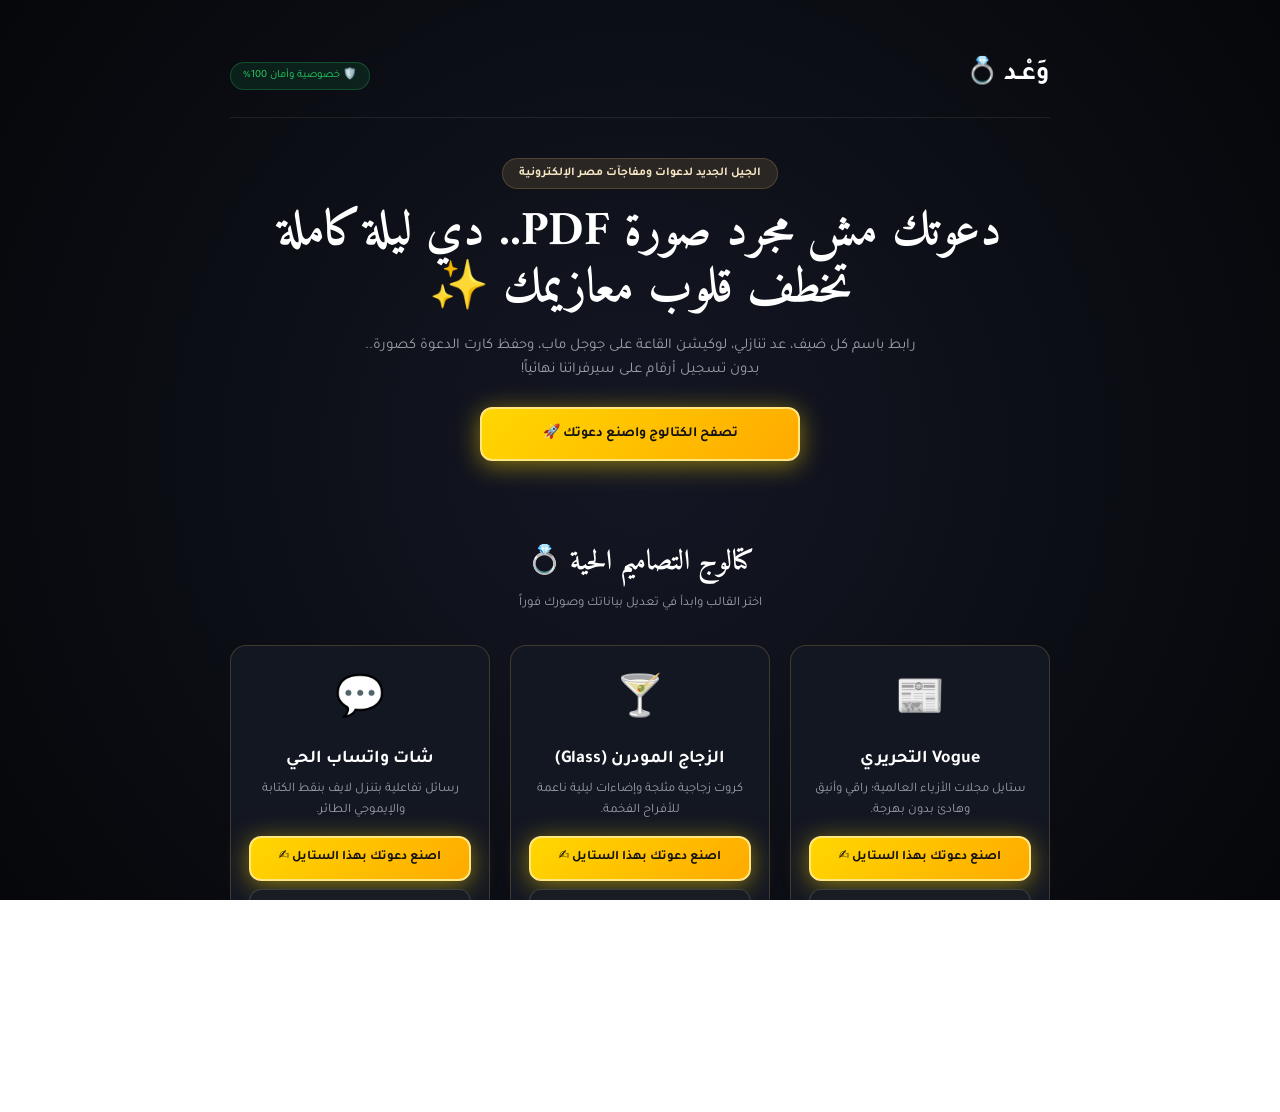
==== commit 3b00a9ba: "Update index.html" ====
--- a/waad-app/index.html
+++ b/waad-app/index.html
@@ -37,35 +37,57 @@
     <div class="hero-badge">الجيل الجديد لدعوات ومفاجآت مصر الإلكترونية</div>
     <h1 style="font-family:var(--font-serif); font-size:clamp(32px, 6vw, 48px); line-height:1.2; margin-bottom:15px; color:#fff;">دعوتك مش مجرد صورة PDF.. دي ليلة كاملة تخطف قلوب معازيمك ✨</h1>
     <p style="font-size:15px; color:var(--text-muted); max-width:580px; margin:0 auto 25px;">رابط باسم كل ضيف، عد تنازلي، لوكيشن القاعة على جوجل ماب، وحفظ كارت الدعوة كصورة.. بدون تسجيل أرقام على سيرفراتنا نهائياً!</p>
-    <a href="#pricing" class="btn-action btn-gold" style="max-width:320px; margin:0 auto;">اختر باقتك واطلب الآن 🚀</a>
+    <a href="#catalog" class="btn-action btn-gold" style="max-width:320px; margin:0 auto;">تصفح الكتالوج واصنع دعوتك 🚀</a>
   </section>
 
-  <!-- الكتالوج -->
-  <section style="margin:50px 0;">
+  <!-- الكتالوج مع التوجيه المباشر للمحرر -->
+  <section id="catalog" style="margin:50px 0;">
     <h2 style="font-family:var(--font-serif); font-size:28px; text-align:center; color:#fff; margin-bottom:8px;">كتالوج التصاميم الحية 💍</h2>
-    <p style="text-align:center; font-size:13px; color:var(--text-muted); margin-bottom:25px;">جرب النماذج وشوف إزاي المعازيم هيشوفوها</p>
+    <p style="text-align:center; font-size:13px; color:var(--text-muted); margin-bottom:25px;">اختر القالب وابدأ في تعديل بياناتك وصورك فوراً</p>
 
     <div class="catalog-grid">
+      <!-- Vogue -->
       <div class="catalog-card">
         <div>
           <div style="font-size:40px; margin-bottom:10px;">📰</div>
           <h3 style="font-size:18px; color:#fff; margin-bottom:6px;">Vogue التحريري</h3>
           <p style="font-size:13px; color:var(--text-muted);">ستايل مجلات الأزياء العالمية؛ راقي وأنيق وهادئ بدون بهرجة.</p>
         </div>
-        <a href="invite.html" class="btn-action btn-gold-outline" style="margin-top:15px;">معاينة النموذج الحي ↗</a>
+        <div style="display:flex; flex-direction:column; gap:8px; margin-top:15px;">
+          <a href="builder.html?theme=vogue" class="btn-action btn-gold" style="padding:10px; font-size:13px;">اصنع دعوتك بهذا الستايل ✍️</a>
+          <a href="invite.html" class="btn-action btn-dark" style="padding:8px; font-size:12px;">معاينة الديمو الحي ↗</a>
+        </div>
       </div>
 
+      <!-- Glass -->
       <div class="catalog-card">
         <div>
-          <div style="font-size:40px; margin-bottom:10px;">🎫</div>
-          <h3 style="font-size:18px; color:#fff; margin-bottom:6px;">تذكرة السهرة VIP</h3>
-          <p style="font-size:13px; color:var(--text-muted);">لعزومة ديت وعشاء رومانسي، مع ختم القبول وانفصال كعب التذكرة.</p>
+          <div style="font-size:40px; margin-bottom:10px;">🍸</div>
+          <h3 style="font-size:18px; color:#fff; margin-bottom:6px;">الزجاج المودرن (Glass)</h3>
+          <p style="font-size:13px; color:var(--text-muted);">كروت زجاجية مثلجة وإضاءات ليلية ناعمة للأفراح الفخمة.</p>
         </div>
-        <a href="demo.html" class="btn-action btn-gold-outline" style="margin-top:15px;">تجربة التذكرة والخدش ↗</a>
+        <div style="display:flex; flex-direction:column; gap:8px; margin-top:15px;">
+          <a href="builder.html?theme=glass" class="btn-action btn-gold" style="padding:10px; font-size:13px;">اصنع دعوتك بهذا الستايل ✍️</a>
+          <a href="demo.html" class="btn-action btn-dark" style="padding:8px; font-size:12px;">معاينة الديمو الحي ↗</a>
+        </div>
       </div>
 
+      <!-- Chat -->
       <div class="catalog-card">
         <div>
           <div style="font-size:40px; margin-bottom:10px;">💬</div>
           <h3 style="font-size:18px; color:#fff; margin-bottom:6px;">شات واتساب الحي</h3>
-          <p style="font-size:13px; color:var(--text-muted);">رسائل تفاعلية بتنزل لايف بنقط الكتابة والإيموجي ا
+          <p style="font-size:13px; color:var(--text-muted);">رسائل تفاعلية بتنزل لايف بنقط الكتابة والإيموجي الطائر.</p>
+        </div>
+        <div style="display:flex; flex-direction:column; gap:8px; margin-top:15px;">
+          <a href="builder.html?theme=chat" class="btn-action btn-gold" style="padding:10px; font-size:13px;">اصنع دعوتك بهذا الستايل ✍️</a>
+          <a href="demo.html" class="btn-action btn-dark" style="padding:8px; font-size:12px;">معاينة الديمو الحي ↗</a>
+        </div>
+      </div>
+    </div>
+  </section>
+
+</div>
+
+</body>
+</html>
--- a/waad-app/src/css/tokens.css
+++ b/waad-app/src/css/tokens.css
@@ -1,31 +1,56 @@
-/* Waad Design Tokens - Global Variables */
+/* ========================================================
+   1. نظام المتغيرات والألوان المركزية (DESIGN TOKENS)
+   ======================================================== */
 :root {
-    /* Royal Palette */
-    --color-primary: #25d366;
-    /* WhatsApp Green */
-    --color-gold: #c5a059;
-    /* Metallic Gold */
-    --color-gold-light: #f7e7c4;
-    /* Alabaster Cream */
-    --color-rose: #ff4d6d;
-    /* Romance Rose */
+  /* ألوان الهوية */
+  --primary: #25d366;
+  --primary-dark: #128c7e;
+  --gold: #c5a059;
+  --gold-light: #f7e7c4;
+  --gold-glow: #ffd700;
+  --rose: #ff4d6d;
 
-    /* Dark Mode Surfaces */
-    --bg-main: #0a0b10;
-    --bg-surface: #131722;
-    --bg-elevated: #1a1e2c;
+  /* خلفيات الواجهة المظلمة الفاخرة */
+  --bg-dark: #0a0c12;
+  --surface: #131722;
+  --surface-border: rgba(197, 160, 89, 0.25);
 
-    /* Borders & Glass */
-    --border-subtle: rgba(255, 255, 255, 0.08);
-    --border-gold: rgba(197, 160, 89, 0.25);
+  /* ألوان النصوص */
+  --text-main: #f0f2f5;
+  --text-muted: #9aa0a6;
 
-    /* Typography */
-    --font-main: 'Tajawal', sans-serif;
-    --font-royal: 'Amiri', serif;
-    --font-eng: 'Space Grotesk', sans-serif;
+  /* الخطوط */
+  --font-sans: 'Tajawal', system-ui, -apple-system, sans-serif;
+  --font-serif: 'Amiri', serif;
+  --font-mono: 'Space Grotesk', monospace;
+}
 
-    /* Spacing & Radius */
-    --radius-md: 12px;
-    --radius-lg: 20px;
-    --shadow-vip: 0 10px 40px rgba(0, 0, 0, 0.6);
-}+/* ========================================================
+   2. تصفير المتصفحات وضبط أبعاد الشاشة (RESET & BASE)
+   ======================================================== */
+* {
+  box-sizing: border-box;
+  margin: 0;
+  padding: 0;
+  font-family: var(--font-sans);
+  -webkit-tap-highlight-color: transparent;
+}
+
+body {
+  background: var(--bg-dark);
+  color: var(--text-main);
+  min-height: 100dvh;
+  display: flex;
+  flex-direction: column;
+  align-items: center;
+  overflow-x: hidden;
+  line-height: 1.6;
+}
+
+/* تحسين الأداء على الأجهزة الضعيفة */
+@media (prefers-reduced-motion: reduce) {
+  *, ::before, ::after {
+    animation-duration: 0.01ms !important;
+    transition-duration: 0.01ms !important;
+  }
+}
--- a/waad-app/src/css/components.css
+++ b/waad-app/src/css/components.css
@@ -0,0 +1,223 @@
+/* ========================================================
+   1. الحاوية الأساسية والتجاوب مع الموبايل واللابتوب
+   ======================================================== */
+.screen-frame {
+  width: 100%;
+  max-width: 440px; /* العرض الافتراضي للموبايل */
+  min-height: 100dvh;
+  background: #0c0e15;
+  position: relative;
+  overflow-x: hidden;
+  display: flex;
+  flex-direction: column;
+  padding-bottom: 70px;
+  box-shadow: 0 0 50px rgba(0,0,0,0.8);
+  transition: max-width 0.3s ease;
+}
+
+/* التجاوب التلقائي مع شاشات الكمبيوتر والتابلت */
+@media (min-width: 768px) {
+  body {
+    padding: 30px 15px;
+    background: radial-gradient(circle at center, #141724 0%, #06070a 100%);
+  }
+
+  .screen-frame {
+    max-width: 780px !important; /* يفرش ككارت ملكي عريض */
+    min-height: auto;
+    margin: 0 auto;
+    border-radius: 24px;
+    border: 1px solid var(--surface-border);
+    box-shadow: 0 25px 70px rgba(0, 0, 0, 0.9), 0 0 30px rgba(197, 160, 89, 0.15);
+    padding-bottom: 40px;
+  }
+
+  .card-content {
+    padding: 45px 35px !important;
+  }
+
+  /* تكبير السلايدر على اللابتوب */
+  .photo-slider {
+    height: 360px !important;
+    border-radius: 18px !important;
+    margin: 25px 0 !important;
+  }
+
+  /* توزيع الأزرار كشبكة 2x2 شيك */
+  .btn-action-col {
+    display: grid !important;
+    grid-template-columns: 1fr 1fr;
+    gap: 14px;
+    margin: 25px 0 !important;
+  }
+
+  .names-title {
+    font-size: 52px !important;
+  }
+}
+
+/* ========================================================
+   2. نافذة الاستلام الشيك (Claim Modal)
+   ======================================================== */
+.modal-backdrop {
+  position: fixed;
+  inset: 0;
+  background: rgba(5, 7, 10, 0.95);
+  backdrop-filter: blur(12px);
+  -webkit-backdrop-filter: blur(12px);
+  z-index: 9999;
+  display: flex;
+  justify-content: center;
+  align-items: center;
+  padding: 20px;
+  transition: opacity 0.4s ease, visibility 0.4s;
+}
+.modal-backdrop.hidden {
+  opacity: 0;
+  visibility: hidden;
+  pointer-events: none;
+}
+
+.modal-card {
+  width: 100%;
+  max-width: 420px;
+  background: var(--surface);
+  border: 1px solid var(--surface-border);
+  border-radius: 24px;
+  padding: 35px 25px;
+  text-align: center;
+  box-shadow: 0 20px 50px rgba(0,0,0,0.9);
+}
+
+.text-input {
+  width: 100%;
+  padding: 14px 16px;
+  background: #08090d;
+  border: 1px solid rgba(255,255,255,0.18);
+  border-radius: 12px;
+  color: #fff;
+  font-size: 15px;
+  outline: none;
+  transition: border-color 0.2s;
+}
+.text-input:focus {
+  border-color: var(--gold);
+}
+
+/* ========================================================
+   3. الأزرار (بما فيهم الزرار الذهبي المنور)
+   ======================================================== */
+.btn-gold {
+  width: 100%;
+  padding: 16px 20px;
+  background: linear-gradient(135deg, #ffd700 0%, #ffaa00 100%) !important;
+  color: #111111 !important;
+  border: 2px solid #ffe680 !important;
+  border-radius: 14px;
+  font-weight: 900;
+  font-size: 16px;
+  cursor: pointer;
+  box-shadow: 0 4px 25px rgba(255, 215, 0, 0.5) !important;
+  transition: transform 0.15s, box-shadow 0.15s;
+  display: flex;
+  justify-content: center;
+  align-items: center;
+  gap: 8px;
+}
+.btn-gold:hover {
+  box-shadow: 0 6px 35px rgba(255, 215, 0, 0.75) !important;
+}
+.btn-gold:active {
+  transform: scale(0.97);
+}
+
+.btn-action-col {
+  display: flex;
+  flex-direction: column;
+  gap: 10px;
+  margin: 20px 0;
+}
+
+.btn-action {
+  width: 100%;
+  padding: 14px 16px;
+  border-radius: 12px;
+  font-size: 14px;
+  font-weight: 700;
+  text-decoration: none;
+  display: flex;
+  justify-content: center;
+  align-items: center;
+  gap: 8px;
+  border: none;
+  cursor: pointer;
+  transition: transform 0.15s;
+  text-align: center;
+}
+.btn-action:active { transform: scale(0.97); }
+
+.btn-gold-outline {
+  background: linear-gradient(135deg, #1b2130 0%, #10141e 100%);
+  color: var(--gold-light);
+  border: 1px solid var(--surface-border);
+}
+.btn-dark {
+  background: #1a1c24;
+  color: #fff;
+  border: 1px solid rgba(255,255,255,0.15);
+}
+.btn-map {
+  background: rgba(255,255,255,0.06);
+  color: #fff;
+}
+.btn-wa {
+  background: var(--primary);
+  color: #fff;
+}
+
+/* ========================================================
+   4. العداد التنازلي وسلايدر الصور
+   ======================================================== */
+.countdown-strip {
+  display: flex;
+  justify-content: space-around;
+  border-top: 1px solid rgba(255,255,255,0.12);
+  border-bottom: 1px solid rgba(255,255,255,0.12);
+  padding: 14px 0;
+  margin: 20px 0;
+}
+.countdown-strip div strong {
+  font-family: var(--font-mono);
+  font-size: 24px;
+  font-weight: 700;
+  color: var(--gold-light);
+  display: block;
+}
+.countdown-strip div span {
+  font-size: 11px;
+  color: var(--text-muted);
+  text-transform: uppercase;
+}
+
+.photo-slider {
+  width: 100%;
+  height: 240px;
+  border-radius: 14px;
+  overflow: hidden;
+  background: #1a1a24;
+  margin: 15px 0;
+  border: 1px solid rgba(255,255,255,0.1);
+  position: relative;
+}
+.photo-slider .slide {
+  position: absolute;
+  inset: 0;
+  opacity: 0;
+  transition: opacity 0.8s ease-in-out;
+}
+.photo-slider .slide.active { opacity: 1; }
+.photo-slider .slide img {
+  width: 100%;
+  height: 100%;
+  object-fit: cover;
+}
